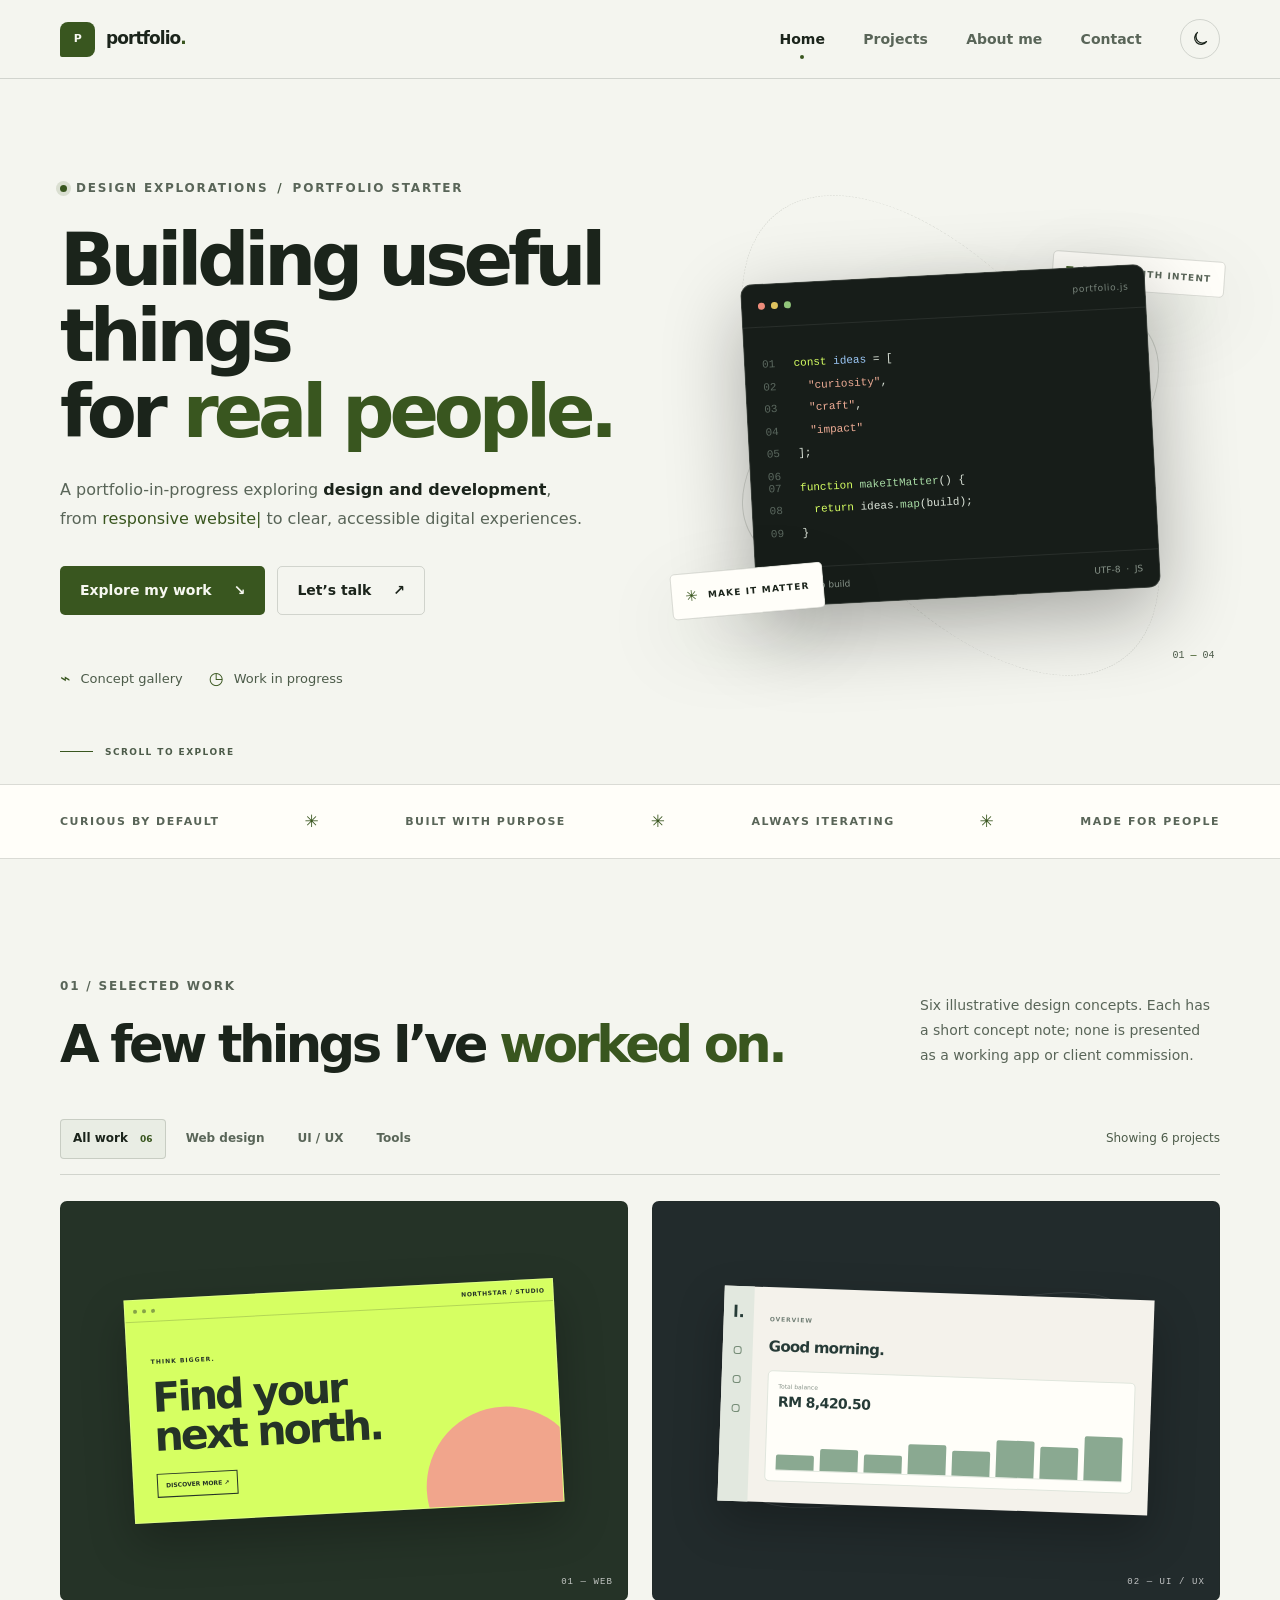
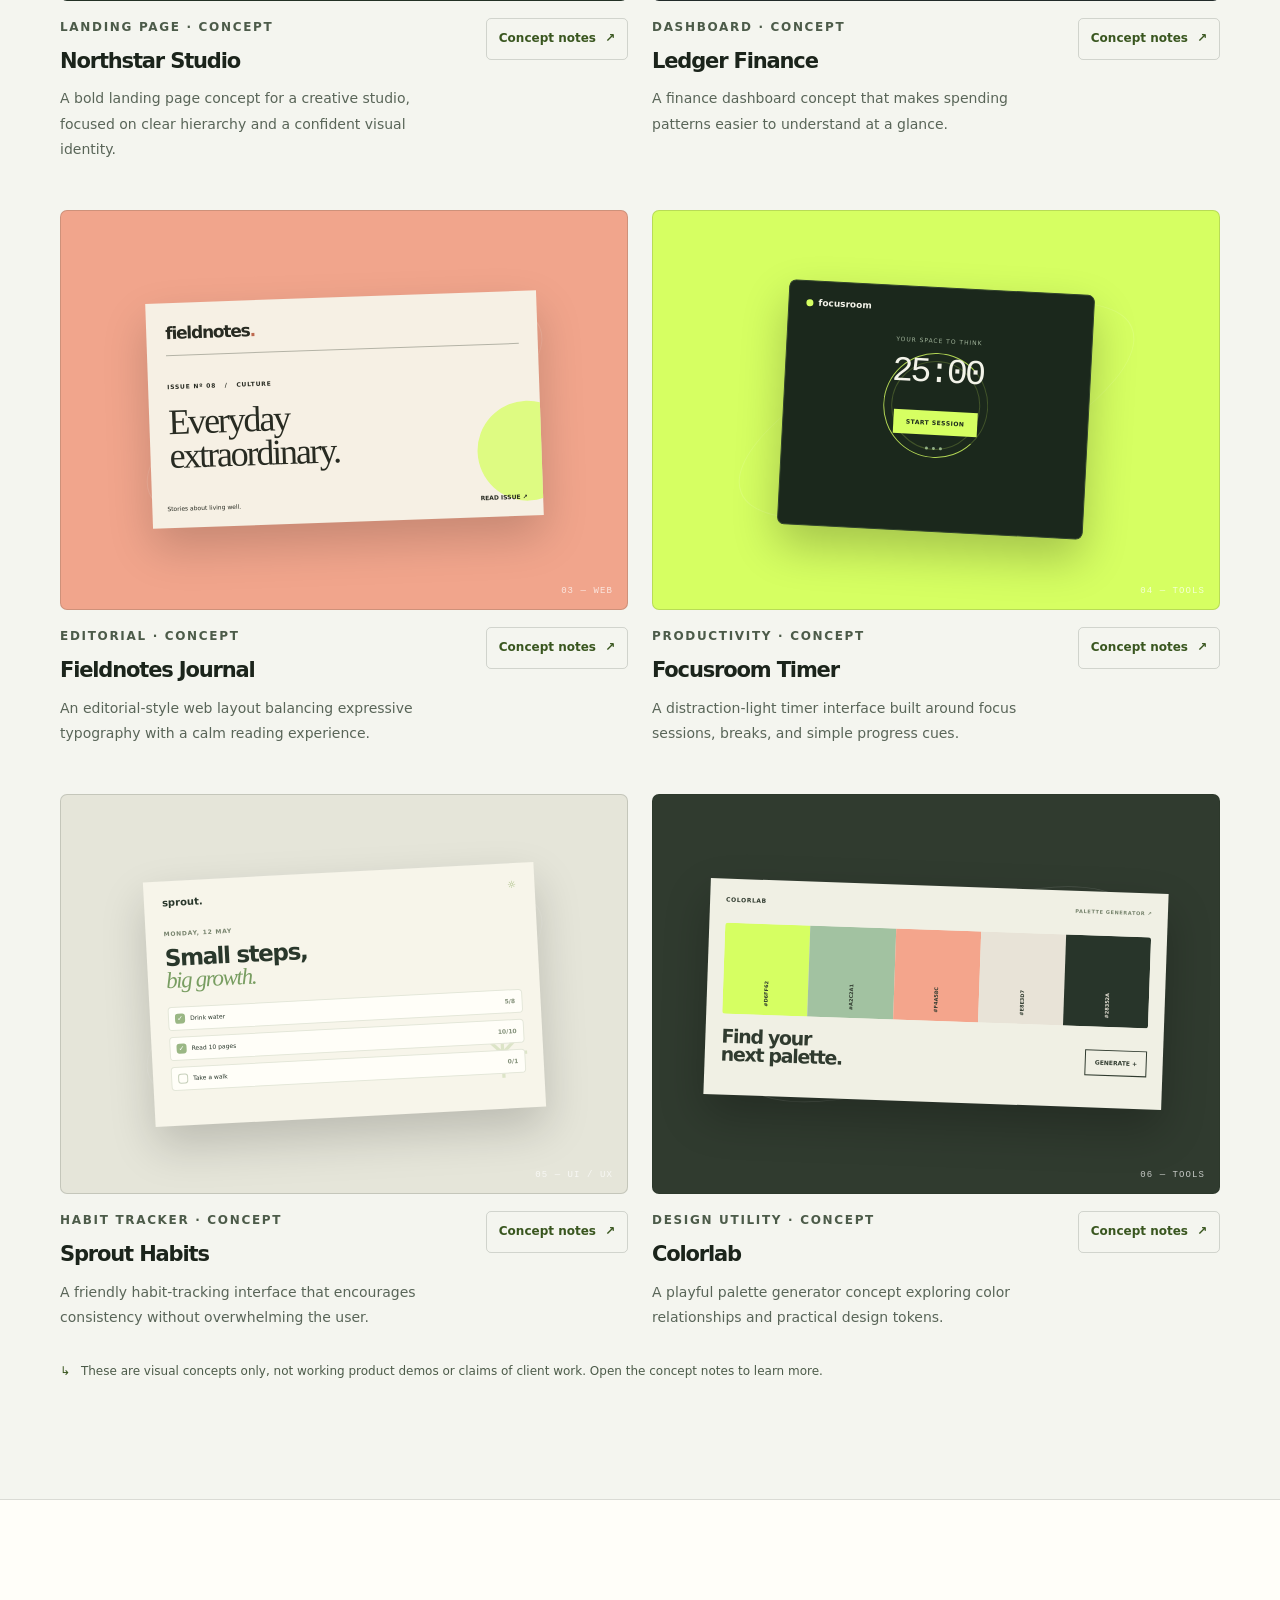
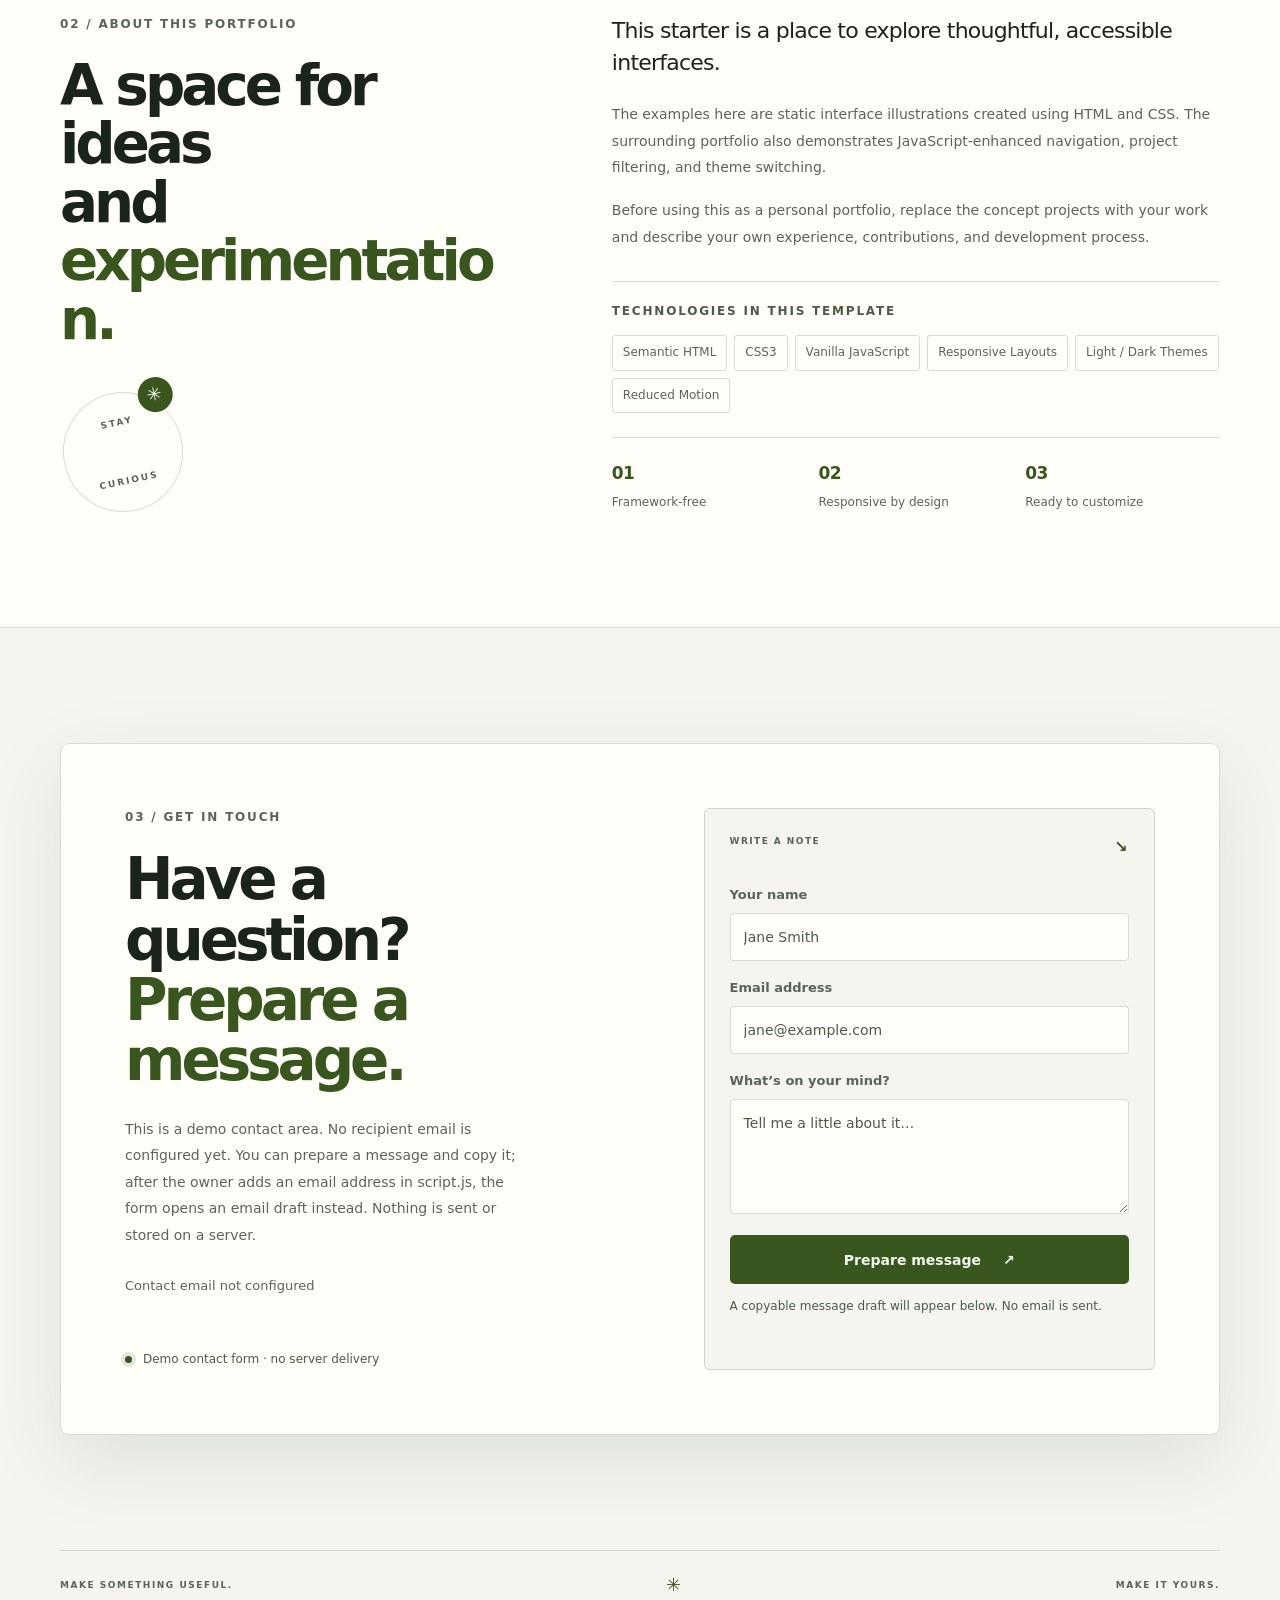
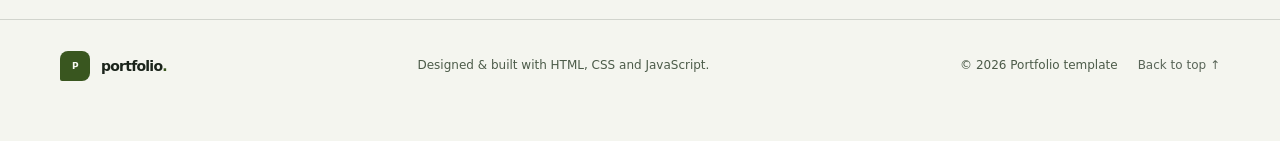
==== index.html @ 6a7766aa "Add files via upload" ====
<!doctype html>
<html lang="en" data-theme="dark">
<head>
  <meta charset="utf-8">
  <meta name="viewport" content="width=device-width, initial-scale=1">
  <meta name="theme-color" content="#101311">
  <meta name="description" content="A responsive portfolio starter featuring six illustrative web, interface, and tool concepts with notes about their design.">
  <title>Portfolio — Web &amp; Design Concepts</title>
  <link rel="stylesheet" href="styles.css">
  <script src="script.js" defer></script>
</head>
<body>
  <a class="skip-link" href="#main">Skip to content</a>

  <header class="site-header" id="top">
    <nav class="nav shell" aria-label="Main navigation">
      <a class="brand" href="#home" aria-label="Portfolio home">
        <span class="brand-mark" aria-hidden="true">P</span>
        <span class="brand-name">portfolio<span class="brand-period">.</span></span>
      </a>

      <button class="menu-toggle" id="menu-toggle" type="button" aria-expanded="false" aria-controls="nav-links" aria-label="Open navigation menu">
        <span></span><span></span>
      </button>

      <div class="nav-links" id="nav-links">
        <a class="nav-link active" href="#home">Home</a>
        <a class="nav-link" href="#projects">Projects</a>
        <a class="nav-link" href="#about">About me</a>
        <a class="nav-link" href="#contact">Contact</a>
        <button class="theme-toggle" id="theme-toggle" type="button" aria-label="Switch to light theme" title="Switch theme">
          <svg class="theme-icon theme-icon-sun" viewBox="0 0 24 24" aria-hidden="true"><circle cx="12" cy="12" r="4"></circle><path d="M12 2v2m0 16v2M4.93 4.93l1.42 1.42m11.3 11.3 1.42 1.42M2 12h2m16 0h2M4.93 19.07l1.42-1.42m11.3-11.3 1.42-1.42"></path></svg>
          <svg class="theme-icon theme-icon-moon" viewBox="0 0 24 24" aria-hidden="true"><path d="M20.7 15.4A8.6 8.6 0 0 1 8.6 3.3 8.7 8.7 0 1 0 20.7 15.4Z"></path></svg>
        </button>
      </div>
    </nav>
  </header>

  <main id="main">
    <section class="hero section shell" id="home" aria-labelledby="hero-title">
      <div class="hero-copy reveal">
        <p class="eyebrow"><span class="status-dot" aria-hidden="true"></span> DESIGN EXPLORATIONS <span class="eyebrow-divider">/</span> PORTFOLIO STARTER</p>
        <h1 id="hero-title">Building useful things<br>for <span class="headline-accent">real people.</span></h1>
        <p class="hero-intro">A portfolio-in-progress exploring <strong>design and development</strong>, from <span class="type-wrap"><span id="typed-role">responsive websites</span><span class="type-cursor" aria-hidden="true">|</span></span> to clear, accessible digital experiences.</p>
        <div class="hero-actions">
          <a class="button button-primary" href="#projects">Explore my work <span aria-hidden="true">↘</span></a>
          <a class="button button-secondary" href="#contact">Let’s talk <span aria-hidden="true">↗</span></a>
        </div>
        <div class="hero-meta">
          <span><span class="meta-icon" aria-hidden="true">⌁</span> Concept gallery</span>
          <span><span class="meta-icon" aria-hidden="true">◷</span> Work in progress</span>
        </div>
      </div>

      <div class="hero-art reveal" aria-label="Decorative abstract illustration">
        <div class="orbit orbit-one"></div>
        <div class="orbit orbit-two"></div>
        <div class="hero-glow"></div>
        <div class="floating-label label-top"><span class="tiny-square"></span> DESIGN WITH INTENT</div>
        <div class="code-card">
          <div class="code-card-top"><span></span><span></span><span></span><small>portfolio.js</small></div>
          <div class="code-body" aria-label="Sample code illustration">
            <p><span class="code-muted">01</span> <span class="code-keyword">const</span> <span class="code-variable">ideas</span> = [</p>
            <p><span class="code-muted">02</span> &nbsp; <span class="code-string">"curiosity"</span>,</p>
            <p><span class="code-muted">03</span> &nbsp; <span class="code-string">"craft"</span>,</p>
            <p><span class="code-muted">04</span> &nbsp; <span class="code-string">"impact"</span></p>
            <p><span class="code-muted">05</span> ];</p>
            <p class="code-spacer"><span class="code-muted">06</span> </p>
            <p><span class="code-muted">07</span> <span class="code-keyword">function</span> <span class="code-function">makeItMatter</span>() {</p>
            <p><span class="code-muted">08</span> &nbsp; <span class="code-keyword">return</span> ideas.<span class="code-function">map</span>(build);</p>
            <p><span class="code-muted">09</span> }</p>
          </div>
          <div class="code-card-bottom"><span class="status-dot"></span> Ready to build <span class="code-bottom-right">UTF-8&nbsp; · &nbsp;JS</span></div>
        </div>
        <div class="floating-label label-bottom"><span aria-hidden="true">✳</span> MAKE IT MATTER</div>
        <div class="art-index">01 <span>—</span> 04</div>
      </div>
      <a class="scroll-cue" href="#projects"><span class="scroll-line"></span> SCROLL TO EXPLORE</a>
    </section>

    <section class="proof-strip" aria-label="Portfolio focus areas">
      <div class="shell proof-inner">
        <span>CURIOUS BY DEFAULT</span><span class="proof-star" aria-hidden="true">✳</span>
        <span>BUILT WITH PURPOSE</span><span class="proof-star" aria-hidden="true">✳</span>
        <span>ALWAYS ITERATING</span><span class="proof-star" aria-hidden="true">✳</span>
        <span>MADE FOR PEOPLE</span>
      </div>
    </section>

    <section class="section projects-section shell" id="projects" aria-labelledby="projects-title">
      <div class="section-heading reveal">
        <div>
          <p class="eyebrow">01 / SELECTED WORK</p>
          <h2 id="projects-title">A few things I’ve <span class="headline-accent">worked on.</span></h2>
        </div>
        <p class="section-note">Six illustrative design concepts. Each has a short concept note; none is presented as a working app or client commission.</p>
      </div>

      <div class="project-toolbar reveal">
        <div class="filter-group" role="group" aria-label="Filter projects by type">
          <button class="filter-button active" type="button" data-filter="all" aria-pressed="true">All work <span>06</span></button>
          <button class="filter-button" type="button" data-filter="web" aria-pressed="false">Web design</button>
          <button class="filter-button" type="button" data-filter="ui" aria-pressed="false">UI / UX</button>
          <button class="filter-button" type="button" data-filter="tools" aria-pressed="false">Tools</button>
        </div>
        <p class="project-count" id="project-count" aria-live="polite">Showing 6 projects</p>
      </div>

      <div class="project-grid" id="project-grid">
        <article class="project-card project-featured reveal" data-category="web" data-project="01">
          <a class="project-visual visual-north" href="project-details.html#northstar" aria-label="Read concept notes for Northstar landing page">
            <div class="mock-browser"><div class="mock-browser-bar"><i></i><i></i><i></i><span>NORTHSTAR / STUDIO</span></div><div class="north-content"><small>THINK BIGGER.</small><strong>Find your<br>next north.</strong><span class="mock-cta">DISCOVER MORE ↗</span><div class="north-sun"></div></div></div>
            <span class="visual-index">01 — WEB</span>
          </a>
          <div class="project-info"><div><p class="project-type">LANDING PAGE · CONCEPT</p><h3>Northstar Studio</h3><p>A bold landing page concept for a creative studio, focused on clear hierarchy and a confident visual identity.</p></div><a class="project-details-link" href="project-details.html#northstar" aria-label="Read concept notes about Northstar Studio concept">Concept notes <span aria-hidden="true">↗</span></a></div>
        </article>

        <article class="project-card reveal" data-category="ui" data-project="02">
          <a class="project-visual visual-ledger" href="project-details.html#ledger" aria-label="Read concept notes for Ledger dashboard">
            <div class="ledger-window"><div class="ledger-side"><span class="ledger-logo">l.</span><i></i><i></i><i></i></div><div class="ledger-main"><small>OVERVIEW</small><h4>Good morning.</h4><div class="ledger-total"><span>Total balance</span><b>RM 8,420.50</b><div class="ledger-chart"><i style="height:34%"></i><i style="height:49%"></i><i style="height:40%"></i><i style="height:68%"></i><i style="height:57%"></i><i style="height:83%"></i><i style="height:72%"></i><i style="height:100%"></i></div></div></div></div>
            <span class="visual-index">02 — UI / UX</span>
          </a>
          <div class="project-info"><div><p class="project-type">DASHBOARD · CONCEPT</p><h3>Ledger Finance</h3><p>A finance dashboard concept that makes spending patterns easier to understand at a glance.</p></div><a class="project-details-link" href="project-details.html#ledger" aria-label="Read concept notes about Ledger Finance concept">Concept notes <span aria-hidden="true">↗</span></a></div>
        </article>

        <article class="project-card reveal" data-category="web" data-project="03">
          <a class="project-visual visual-fieldnotes" href="project-details.html#fieldnotes" aria-label="Read concept notes for Fieldnotes editorial website">
            <div class="field-page"><div class="field-brand">fieldnotes<span>.</span></div><div class="field-rule"></div><small>ISSUE Nº 08 &nbsp; / &nbsp; CULTURE</small><strong>Everyday<br>extraordinary.</strong><div class="field-bottom"><span>Stories about living well.</span><span>READ ISSUE ↗</span></div><div class="field-orb"></div></div>
            <span class="visual-index">03 — WEB</span>
          </a>
          <div class="project-info"><div><p class="project-type">EDITORIAL · CONCEPT</p><h3>Fieldnotes Journal</h3><p>An editorial-style web layout balancing expressive typography with a calm reading experience.</p></div><a class="project-details-link" href="project-details.html#fieldnotes" aria-label="Read concept notes about Fieldnotes Journal concept">Concept notes <span aria-hidden="true">↗</span></a></div>
        </article>

        <article class="project-card reveal" data-category="tools" data-project="04">
          <a class="project-visual visual-focus" href="project-details.html#focusroom" aria-label="Read concept notes for Focus timer tool">
            <div class="focus-app"><span class="focus-brand"><i></i> focusroom</span><small>YOUR SPACE TO THINK</small><strong>25:00</strong><div class="focus-ring"><div class="focus-ring-inner"></div></div><span class="focus-start">START SESSION</span><div class="focus-dots"><i></i><i></i><i></i></div></div>
            <span class="visual-index">04 — TOOLS</span>
          </a>
          <div class="project-info"><div><p class="project-type">PRODUCTIVITY · CONCEPT</p><h3>Focusroom Timer</h3><p>A distraction-light timer interface built around focus sessions, breaks, and simple progress cues.</p></div><a class="project-details-link" href="project-details.html#focusroom" aria-label="Read concept notes about Focusroom Timer concept">Concept notes <span aria-hidden="true">↗</span></a></div>
        </article>

        <article class="project-card reveal" data-category="ui" data-project="05">
          <a class="project-visual visual-sprout" href="project-details.html#sprout" aria-label="Read concept notes for Sprout habit tracker">
            <div class="sprout-app"><div class="sprout-head"><span>sprout.</span><span>☼</span></div><small>MONDAY, 12 MAY</small><h4>Small steps,<br><em>big growth.</em></h4><div class="habit-list"><span><i>✓</i> Drink water <b>5/8</b></span><span><i>✓</i> Read 10 pages <b>10/10</b></span><span><i class="habit-empty"></i> Take a walk <b>0/1</b></span></div><div class="sprout-plant">✳</div></div>
            <span class="visual-index">05 — UI / UX</span>
          </a>
          <div class="project-info"><div><p class="project-type">HABIT TRACKER · CONCEPT</p><h3>Sprout Habits</h3><p>A friendly habit-tracking interface that encourages consistency without overwhelming the user.</p></div><a class="project-details-link" href="project-details.html#sprout" aria-label="Read concept notes about Sprout Habits concept">Concept notes <span aria-hidden="true">↗</span></a></div>
        </article>

        <article class="project-card reveal" data-category="tools" data-project="06">
          <a class="project-visual visual-colorlab" href="project-details.html#colorlab" aria-label="Read concept notes for Colorlab design utility">
            <div class="colorlab-app"><div class="colorlab-top"><span>COLORLAB</span><span>PALETTE GENERATOR ↗</span></div><div class="color-swatches"><span><b>#D6FF62</b></span><span><b>#A2C2A1</b></span><span><b>#F4A58C</b></span><span><b>#E8E3D7</b></span><span><b>#28352A</b></span></div><div class="colorlab-footer"><strong>Find your<br>next palette.</strong><span class="colorlab-button">GENERATE +</span></div></div>
            <span class="visual-index">06 — TOOLS</span>
          </a>
          <div class="project-info"><div><p class="project-type">DESIGN UTILITY · CONCEPT</p><h3>Colorlab</h3><p>A playful palette generator concept exploring color relationships and practical design tokens.</p></div><a class="project-details-link" href="project-details.html#colorlab" aria-label="Read concept notes about Colorlab concept">Concept notes <span aria-hidden="true">↗</span></a></div>
        </article>
      </div>
      <p class="projects-footnote"><span aria-hidden="true">↳</span> These are visual concepts only, not working product demos or claims of client work. Open the concept notes to learn more.</p>
    </section>

    <section class="about-section" id="about" aria-labelledby="about-title">
      <div class="shell about-layout">
        <div class="about-intro reveal">
          <p class="eyebrow">02 / ABOUT THIS PORTFOLIO</p>
          <h2 id="about-title">A space for ideas<br>and <span class="headline-accent">experimentation.</span></h2>
          <div class="about-stamp" aria-hidden="true"><span>STAY</span><span>CURIOUS</span><b>✳</b></div>
        </div>
        <div class="about-details reveal">
          <p class="about-lead">This starter is a place to explore thoughtful, accessible interfaces.</p>
          <p>The examples here are static interface illustrations created using HTML and CSS. The surrounding portfolio also demonstrates JavaScript-enhanced navigation, project filtering, and theme switching.</p>
          <p>Before using this as a personal portfolio, replace the concept projects with your work and describe your own experience, contributions, and development process.</p>
          <div class="skills-block"><h3>TECHNOLOGIES IN THIS TEMPLATE</h3><div class="skill-tags"><span>Semantic HTML</span><span>CSS3</span><span>Vanilla JavaScript</span><span>Responsive Layouts</span><span>Light / Dark Themes</span><span>Reduced Motion</span></div></div>
          <div class="about-facts"><div><strong>01</strong><span>Framework-free</span></div><div><strong>02</strong><span>Responsive by design</span></div><div><strong>03</strong><span>Ready to customize</span></div></div>
        </div>
      </div>
    </section>

    <section class="contact-section section shell" id="contact" aria-labelledby="contact-title">
      <div class="contact-panel reveal">
        <div class="contact-copy">
          <p class="eyebrow">03 / GET IN TOUCH</p>
          <h2 id="contact-title">Have a question?<br><span class="headline-accent">Prepare a message.</span></h2>
          <p>This is a demo contact area. No recipient email is configured yet. You can prepare a message and copy it; after the owner adds an email address in script.js, the form opens an email draft instead. Nothing is sent or stored on a server.</p>
          <div class="contact-email-row"><span id="email-unconfigured" class="email-unconfigured">Contact email not configured</span><a id="email-link" hidden></a><button class="copy-button" id="copy-email" type="button" aria-label="Copy email address" title="Copy email address" hidden><svg viewBox="0 0 24 24" aria-hidden="true"><rect x="8" y="8" width="12" height="12" rx="2"></rect><path d="M16 8V5a2 2 0 0 0-2-2H5a2 2 0 0 0-2 2v9a2 2 0 0 0 2 2h3"></path></svg></button><span class="copy-status" id="copy-status" aria-live="polite"></span></div>
          <div class="contact-small-note"><span class="status-dot"></span> Demo contact form · no server delivery</div>
        </div>
        <p class="contact-fallback" id="contact-fallback">Enable JavaScript to prepare a message here. This demo has no recipient email configured.</p>
        <form class="contact-form" id="contact-form" hidden>
          <div class="form-heading"><span>WRITE A NOTE</span><span aria-hidden="true">↘</span></div>
          <label for="name">Your name</label>
          <input id="name" name="name" type="text" autocomplete="name" placeholder="Jane Smith" required minlength="2">
          <label for="email">Email address</label>
          <input id="email" name="email" type="email" autocomplete="email" placeholder="jane@example.com" required>
          <label for="message">What’s on your mind?</label>
          <textarea id="message" name="message" rows="4" placeholder="Tell me a little about it…" required minlength="10"></textarea>
          <button class="button button-primary form-submit" type="submit">Prepare message <span aria-hidden="true">↗</span></button>
          <p class="form-status" id="form-status" aria-live="polite">A copyable message draft will appear below. No email is sent.</p>
          <label class="draft-label" id="draft-label" for="draft-output" hidden>Prepared message (copy this text)</label>
          <textarea id="draft-output" class="draft-output" rows="7" readonly hidden></textarea>
        </form>
      </div>
    </section>

    <section class="closing-line shell" aria-label="Closing statement"><span>MAKE SOMETHING USEFUL.</span><span class="closing-star" aria-hidden="true">✳</span><span>MAKE IT YOURS.</span></section>
  </main>

  <footer class="site-footer">
    <div class="shell footer-inner"><a class="brand footer-brand" href="#top"><span class="brand-mark" aria-hidden="true">P</span><span class="brand-name">portfolio<span class="brand-period">.</span></span></a><p>Designed & built with HTML, CSS and JavaScript.</p><div class="footer-right"><span>© <span id="year">2026</span> Portfolio template</span><a href="#top">Back to top ↑</a></div></div>
  </footer>

  <div class="toast" id="toast" role="status" aria-live="polite"></div>
</body>
</html>
---- styles.css ----
/* Personal portfolio starter — plain CSS, no framework dependencies. */
:root {
  color-scheme: dark;
  --bg: #101311;
  --bg-elevated: #171c18;
  --panel: #1b211c;
  --panel-soft: #202720;
  --text: #f1f3ed;
  --muted: #a5ada1;
  --subtle: #a4b1a4;
  --line: rgba(235, 242, 229, .14);
  --accent: #d6ff62;
  --accent-ink: #17200d;
  --coral: #f2a48d;
  --shadow: 0 26px 80px rgba(0, 0, 0, .23);
  --header-bg: rgba(16, 19, 17, .82);
  --max-width: 1160px;
}
html[data-theme="light"] {
  color-scheme: light;
  --bg: #f4f5ef;
  --bg-elevated: #fffef9;
  --panel: #e9ede4;
  --panel-soft: #e1e7db;
  --text: #1b241b;
  --muted: #596558;
  --subtle: #4c5b49;
  --line: rgba(28, 42, 27, .16);
  --accent: #39561f;
  --accent-ink: #f7f8f1;
  --coral: #bd694f;
  --shadow: 0 26px 80px rgba(34, 48, 28, .10);
  --header-bg: rgba(244, 245, 239, .87);
}
*, *::before, *::after { box-sizing: border-box; }
html { scroll-behavior: smooth; scroll-padding-top: 90px; }
body { margin: 0; background: var(--bg); color: var(--text); font-family: Inter, ui-sans-serif, system-ui, -apple-system, BlinkMacSystemFont, "Segoe UI", sans-serif; line-height: 1.6; -webkit-font-smoothing: antialiased; transition: background-color .25s ease, color .25s ease; }
body, button, input, textarea { font-family: Inter, ui-sans-serif, system-ui, -apple-system, BlinkMacSystemFont, "Segoe UI", sans-serif; }
a { color: inherit; text-decoration: none; }
button, input, textarea { font: inherit; }
button { color: inherit; }
button, a, input, textarea { -webkit-tap-highlight-color: transparent; }
button:focus-visible, a:focus-visible, input:focus-visible, textarea:focus-visible { outline: 3px solid var(--coral); outline-offset: 4px; }
::selection { background: var(--accent); color: var(--accent-ink); }
.shell { width: min(var(--max-width), calc(100% - 64px)); margin-inline: auto; }
.section { padding-block: 118px; }
.skip-link { position: fixed; z-index: 1000; top: 12px; left: 12px; padding: 12px 16px; border-radius: 8px; background: var(--accent); color: var(--accent-ink); transform: translateY(-160%); }
.skip-link:focus { transform: translateY(0); }
.site-header { position: sticky; z-index: 100; top: 0; background: var(--header-bg); border-bottom: 1px solid var(--line); backdrop-filter: blur(18px); -webkit-backdrop-filter: blur(18px); }
.nav { min-height: 78px; display: flex; align-items: center; justify-content: space-between; gap: 24px; }
.brand { display: inline-flex; align-items: center; gap: 11px; flex-shrink: 0; }
.brand-mark { display: grid; place-items: center; width: 35px; height: 35px; border-radius: 8px 8px 8px 2px; background: var(--accent); color: var(--accent-ink); font-size: 11px; font-weight: 900; letter-spacing: -.04em; }
.brand-name { font-size: 17px; font-weight: 780; letter-spacing: -.055em; }
.brand-period { color: var(--accent); }
.nav-links { display: flex; align-items: center; gap: clamp(20px, 3vw, 39px); }
.nav-link { color: var(--muted); font-size: 12px; font-weight: 650; transition: color .2s ease; }
.nav-link:hover, .nav-link.active { color: var(--text); }
.nav-link.active::after { content: ""; display: block; width: 4px; height: 4px; margin: 5px auto -9px; border-radius: 50%; background: var(--accent); }
.theme-toggle, .menu-toggle { display: grid; place-items: center; width: 40px; height: 40px; border: 1px solid var(--line); border-radius: 50%; background: transparent; cursor: pointer; }
.theme-toggle:hover, .menu-toggle:hover { border-color: var(--accent); }
.theme-icon { width: 18px; height: 18px; fill: none; stroke: currentColor; stroke-width: 1.6; stroke-linecap: round; stroke-linejoin: round; }
.theme-icon-moon { display: none; }
html[data-theme="light"] .theme-icon-sun { display: none; }
html[data-theme="light"] .theme-icon-moon { display: block; }
.menu-toggle { display: none; }
.hero { min-height: 660px; padding-top: 100px; padding-bottom: 92px; display: grid; grid-template-columns: 1.04fr .96fr; align-items: center; column-gap: 38px; position: relative; }
.eyebrow { display: flex; align-items: center; gap: 9px; margin: 0 0 24px; color: var(--muted); font-size: 10px; font-weight: 780; letter-spacing: .15em; text-transform: uppercase; }
.status-dot { width: 7px; height: 7px; display: inline-block; flex: 0 0 auto; border-radius: 50%; background: var(--accent); box-shadow: 0 0 0 4px color-mix(in srgb, var(--accent) 14%, transparent); }
.eyebrow-divider { color: var(--subtle); }
h1, h2, h3, p { margin-top: 0; }
h1, h2 { letter-spacing: -.07em; line-height: 1.04; }
h1 { max-width: 660px; margin-bottom: 25px; font-size: clamp(46px, 5.7vw, 74px); font-weight: 690; }
.headline-accent { color: var(--accent); }
.hero-intro { max-width: 525px; margin-bottom: 32px; color: var(--muted); font-size: 16px; line-height: 1.85; }
.hero-intro strong { color: var(--text); font-weight: 720; }
.type-wrap { white-space: nowrap; color: var(--accent); }
.type-cursor { animation: blink 1s steps(2, start) infinite; }
@keyframes blink { to { visibility: hidden; } }
.hero-actions { display: flex; flex-wrap: wrap; gap: 12px; }
.button { display: inline-flex; min-height: 49px; align-items: center; justify-content: center; gap: 22px; padding: 0 19px; border: 1px solid transparent; border-radius: 5px; font-size: 12px; font-weight: 760; transition: transform .2s ease, background-color .2s ease, border-color .2s ease; cursor: pointer; }
.button:hover { transform: translateY(-2px); }
.button-primary { background: var(--accent); color: var(--accent-ink); }
.button-primary:hover { filter: brightness(1.06); }
.button-secondary { border-color: var(--line); background: transparent; color: var(--text); }
.button-secondary:hover { border-color: var(--accent); }
.hero-meta { display: flex; flex-wrap: wrap; gap: 26px; margin-top: 50px; color: var(--subtle); font-size: 11px; }
.meta-icon { padding-right: 6px; color: var(--accent); font-size: 17px; vertical-align: -1px; }
.hero-art { position: relative; display: grid; min-width: 0; min-height: 450px; place-items: center; isolation: isolate; }
.hero-glow { position: absolute; z-index: -2; width: 73%; aspect-ratio: 1; border-radius: 50%; background: radial-gradient(circle, color-mix(in srgb, var(--accent) 17%, transparent), transparent 68%); filter: blur(10px); }
.orbit { position: absolute; z-index: -1; width: 83%; aspect-ratio: 1; border: 1px solid var(--line); border-radius: 50%; transform: rotate(-25deg) scaleY(.52); }
.orbit-two { width: 105%; transform: rotate(52deg) scaleY(.52); border-style: dashed; opacity: .7; }
.code-card { position: relative; width: min(100%, 405px); border: 1px solid rgba(235, 242, 229, .18); border-radius: 12px; background: #171d19; box-shadow: 0 25px 80px rgba(0, 0, 0, .32); transform: rotate(-3deg); overflow: hidden; }
.code-card-top { display: flex; align-items: center; gap: 6px; height: 43px; padding: 0 16px; border-bottom: 1px solid rgba(255,255,255,.08); color: #79857c; }
.code-card-top > span { width: 7px; height: 7px; border-radius: 50%; background: #6c7770; }
.code-card-top > span:first-child { background: #ee8c7b; }
.code-card-top > span:nth-child(2) { background: #dfc35e; }
.code-card-top > span:nth-child(3) { background: #91c57a; }
.code-card-top small { margin-left: auto; font-size: 9px; letter-spacing: .08em; }
.code-body { padding: 26px 17px 23px; color: #dfe7dc; font: 11px/2.05 ui-monospace, SFMono-Regular, Menlo, Consolas, monospace; }
.code-body p { margin: 0; white-space: pre; }
.code-muted { display: inline-block; width: 25px; color: #5b685f; }
.code-keyword { color: #d6ff62; }
.code-variable { color: #9dcafa; }
.code-string { color: #efad96; }
.code-function { color: #a8dba5; }
.code-spacer { height: 12px; }
.code-card-bottom { display: flex; align-items: center; gap: 8px; padding: 11px 16px; border-top: 1px solid rgba(255,255,255,.08); color: #89958b; font-size: 9px; }
.code-card-bottom .status-dot { width: 5px; height: 5px; box-shadow: none; }
.code-bottom-right { margin-left: auto; }
.floating-label { position: absolute; display: flex; align-items: center; gap: 9px; padding: 10px 13px; border: 1px solid var(--line); border-radius: 5px; background: var(--bg-elevated); box-shadow: var(--shadow); color: var(--muted); font-size: 9px; font-weight: 760; letter-spacing: .13em; }
.label-top { top: 45px; right: -1%; transform: rotate(4deg); }
.label-bottom { bottom: 47px; left: -2%; color: var(--text); transform: rotate(-5deg); }
.label-bottom > span { color: var(--accent); font-size: 15px; }
.tiny-square { width: 7px; height: 7px; background: var(--accent); }
.art-index { position: absolute; right: 1%; bottom: 0; color: var(--subtle); font: 10px ui-monospace, monospace; }
.art-index span { color: var(--accent); }
.scroll-cue { position: absolute; bottom: 25px; left: 0; display: flex; align-items: center; gap: 12px; color: var(--subtle); font-size: 9px; font-weight: 750; letter-spacing: .16em; }
.scroll-line { width: 33px; height: 1px; background: var(--accent); }
.proof-strip { border-block: 1px solid var(--line); background: var(--bg-elevated); }
.proof-inner { display: flex; align-items: center; justify-content: space-between; gap: 18px; min-height: 73px; color: var(--muted); font-size: 9px; font-weight: 780; letter-spacing: .14em; }
.proof-star { color: var(--accent); font-size: 17px; }
.section-heading { display: flex; align-items: end; justify-content: space-between; gap: 45px; margin-bottom: 47px; }
.section-heading .eyebrow, .about-intro .eyebrow, .contact-copy .eyebrow { margin-bottom: 22px; }
h2 { margin-bottom: 0; font-size: clamp(37px, 4vw, 55px); font-weight: 650; }
.section-note { max-width: 300px; margin-bottom: 3px; color: var(--muted); font-size: 12px; line-height: 1.8; }
.project-toolbar { display: flex; align-items: center; justify-content: space-between; gap: 20px; margin-bottom: 26px; padding-bottom: 15px; border-bottom: 1px solid var(--line); }
.filter-group { display: flex; flex-wrap: wrap; gap: 7px; }
.filter-button { padding: 8px 12px; border: 1px solid transparent; border-radius: 4px; background: transparent; color: var(--muted); font-size: 10px; font-weight: 700; cursor: pointer; transition: background-color .2s ease, color .2s ease; }
.filter-button:hover { color: var(--text); }
.filter-button.active { border-color: var(--line); background: var(--panel); color: var(--text); }
.filter-button span { display: inline-block; margin-left: 8px; color: var(--accent); font-size: 9px; }
.project-count { margin: 0; color: var(--subtle); font-size: 10px; white-space: nowrap; }
.project-grid { display: grid; grid-template-columns: repeat(2, minmax(0, 1fr)); gap: 48px 24px; }
.project-card { min-width: 0; transition: opacity .2s ease, transform .2s ease; }
.project-card[hidden] { display: none; }
.project-visual { position: relative; display: grid; min-height: 295px; aspect-ratio: 1.42; place-items: center; overflow: hidden; border: 1px solid var(--line); border-radius: 7px; background: var(--panel); }
.project-featured .project-visual { aspect-ratio: 1.42; }
.project-visual::before { content: ""; position: absolute; width: 75%; height: 75%; border: 1px solid rgba(255,255,255,.13); border-radius: 50%; transform: rotate(-23deg) scaleY(.5); }
.visual-index { position: absolute; right: 14px; bottom: 13px; color: rgba(255,255,255,.72); font: 9px ui-monospace, monospace; letter-spacing: .12em; }
.visual-north { background: #253327; }
.mock-browser { position: relative; z-index: 1; width: 76%; border: 1px solid rgba(255,255,255,.24); background: #d6ff62; color: #253327; box-shadow: 0 20px 45px rgba(0,0,0,.25); transform: rotate(-3deg); transition: transform .35s ease; }
.project-visual:hover .mock-browser, .project-visual:hover .ledger-window, .project-visual:hover .field-page, .project-visual:hover .focus-app, .project-visual:hover .sprout-app, .project-visual:hover .colorlab-app { transform: translateY(-5px) rotate(0); }
.mock-browser-bar { display: flex; align-items: center; gap: 5px; height: 22px; padding-inline: 8px; border-bottom: 1px solid rgba(37,51,39,.2); }
.mock-browser-bar i { width: 4px; height: 4px; border-radius: 50%; background: #253327; opacity: .45; }
.mock-browser-bar span { margin-left: auto; font-size: 6px; font-weight: 800; letter-spacing: .1em; }
.north-content { position: relative; min-height: 190px; padding: 24px 23px; overflow: hidden; }
.north-content small { position: relative; z-index: 1; font-size: 6px; font-weight: 800; letter-spacing: .17em; }
.north-content strong { position: relative; z-index: 1; display: block; margin-top: 7px; font-size: clamp(25px, 3.2vw, 42px); line-height: .96; letter-spacing: -.07em; }
.mock-cta { position: relative; z-index: 1; display: inline-block; margin-top: 17px; padding: 6px 8px; border: 1px solid #253327; font-size: 6px; font-weight: 850; }
.north-sun { position: absolute; right: -24px; bottom: -63px; width: 160px; height: 160px; border-radius: 50%; background: #f1a58c; }
.visual-ledger { background: #222b2c; }
.ledger-window { position: relative; z-index: 1; display: flex; width: 76%; min-height: 215px; background: #f4f2eb; color: #263b37; box-shadow: 0 20px 45px rgba(0,0,0,.25); transition: transform .35s ease; transform: rotate(2deg); }
.ledger-side { display: flex; flex-direction: column; align-items: center; gap: 21px; width: 30px; padding: 13px 0; background: #e2e8df; }
.ledger-logo { font-size: 16px; font-weight: 900; }
.ledger-side i { width: 8px; height: 8px; border: 1px solid #768c77; border-radius: 3px; }
.ledger-main { flex: 1; padding: 16px 16px 11px; }
.ledger-main small { color: #738077; font-size: 6px; font-weight: 800; letter-spacing: .15em; }
.ledger-main h4 { margin: 5px 0 12px; font-size: 15px; letter-spacing: -.05em; }
.ledger-total { position: relative; padding: 10px; border: 1px solid #e0e6dd; border-radius: 5px; background: #fffef9; }
.ledger-total > span { display: block; font-size: 6px; color: #89948a; }
.ledger-total > b { display: block; font-size: 14px; letter-spacing: -.04em; }
.ledger-chart { display: flex; align-items: end; gap: 6px; height: 45px; margin-top: 12px; border-bottom: 1px solid #e2e8df; }
.ledger-chart i { flex: 1; border-radius: 2px 2px 0 0; background: #8aa991; }
.visual-fieldnotes { background: #f1a58c; }
.field-page { position: relative; z-index: 1; width: 69%; min-height: 225px; padding: 17px 19px; overflow: hidden; background: #f6f0e4; color: #282b22; box-shadow: 0 20px 45px rgba(0,0,0,.18); transition: transform .35s ease; transform: rotate(-2deg); }
.field-brand { position: relative; z-index: 1; font-size: 17px; font-weight: 900; letter-spacing: -.07em; }
.field-brand span { color: #bd694f; }
.field-rule { height: 1px; margin: 8px 0 15px; background: #b4b3a6; }
.field-page small { position: relative; z-index: 1; font-size: 6px; font-weight: 800; letter-spacing: .13em; }
.field-page strong { position: relative; z-index: 1; display: block; margin-top: 8px; font-family: Georgia, serif; font-size: clamp(24px, 3vw, 36px); font-weight: 500; line-height: .95; letter-spacing: -.06em; }
.field-bottom { position: absolute; z-index: 1; right: 15px; bottom: 14px; left: 15px; display: flex; justify-content: space-between; gap: 8px; font-size: 6px; }
.field-bottom span:last-child { font-weight: 850; }
.field-orb { position: absolute; right: -36px; bottom: 15px; width: 100px; height: 100px; border-radius: 50%; background: #d6ff62; opacity: .75; }
.visual-focus { background: #d6ff62; }
.focus-app { position: relative; z-index: 1; display: flex; width: 54%; min-width: 185px; min-height: 245px; align-items: center; flex-direction: column; padding: 14px 17px; border: 1px solid #31432c; border-radius: 7px; background: #1b281c; color: #f3f3e9; box-shadow: 0 20px 45px rgba(0,0,0,.23); transition: transform .35s ease; transform: rotate(3deg); }
.focus-brand { display: flex; align-items: center; gap: 5px; align-self: flex-start; font-size: 9px; font-weight: 800; }
.focus-brand i { width: 7px; height: 7px; border-radius: 50%; background: #d6ff62; }
.focus-app > small { margin-top: 20px; color: #a0b39a; font-size: 6px; letter-spacing: .16em; }
.focus-app > strong { position: relative; z-index: 1; margin-top: 10px; font: 35px/1 ui-monospace, monospace; letter-spacing: -.08em; }
.focus-ring { position: absolute; top: 65px; width: 105px; height: 105px; border: 1px solid rgba(214,255,98,.8); border-right-color: rgba(214,255,98,.2); border-radius: 50%; }
.focus-ring-inner { position: absolute; inset: 7px; border: 1px solid rgba(214,255,98,.2); border-radius: 50%; }
.focus-start { margin-top: 20px; padding: 7px 13px; background: #d6ff62; color: #1b281c; font-size: 6px; font-weight: 900; letter-spacing: .08em; }
.focus-dots { display: flex; gap: 4px; margin-top: 12px; }
.focus-dots i { width: 3px; height: 3px; border-radius: 50%; background: #8eab89; }
.visual-sprout { background: #e5e5d9; }
.sprout-app { position: relative; z-index: 1; width: 69%; min-height: 245px; padding: 14px 18px; overflow: hidden; background: #f7f5ea; color: #29372b; box-shadow: 0 20px 45px rgba(0,0,0,.18); transition: transform .35s ease; transform: rotate(-3deg); }
.sprout-head { display: flex; justify-content: space-between; font-size: 10px; font-weight: 900; }
.sprout-head span:last-child { color: #a4bb7d; }
.sprout-app > small { display: block; margin-top: 18px; color: #78846e; font-size: 6px; font-weight: 800; letter-spacing: .13em; }
.sprout-app h4 { margin: 8px 0 14px; font-size: 23px; line-height: .98; letter-spacing: -.06em; }
.sprout-app h4 em { color: #789d61; font-family: Georgia, serif; font-weight: 500; }
.habit-list { position: relative; z-index: 1; display: grid; gap: 6px; }
.habit-list span { display: flex; align-items: center; gap: 5px; padding: 6px; border: 1px solid #e4e7d9; border-radius: 4px; background: #fffef8; font-size: 6px; }
.habit-list i { display: grid; place-items: center; width: 10px; height: 10px; border-radius: 3px; background: #9ab784; color: white; font-size: 7px; font-style: normal; }
.habit-list i.habit-empty { border: 1px solid #c7d0bb; background: transparent; }
.habit-list b { margin-left: auto; color: #84917a; font-size: 6px; }
.sprout-plant { position: absolute; right: 12px; bottom: 0; color: #a6c17f; font-size: 67px; opacity: .32; }
.visual-colorlab { background: #303b2f; }
.colorlab-app { position: relative; z-index: 1; width: 81%; min-height: 216px; padding: 16px; background: #f0f0e4; color: #303b2f; box-shadow: 0 20px 45px rgba(0,0,0,.24); transition: transform .35s ease; transform: rotate(2deg); }
.colorlab-top { display: flex; justify-content: space-between; gap: 8px; font-size: 6px; font-weight: 900; letter-spacing: .1em; }
.colorlab-top span:last-child { color: #76836c; font-size: 5px; }
.color-swatches { display: flex; height: 91px; margin-top: 18px; overflow: hidden; border-radius: 3px; }
.color-swatches span { display: flex; flex: 1; align-items: end; justify-content: center; padding: 0 2px 8px; }
.color-swatches span:nth-child(1) { background: #d6ff62; }
.color-swatches span:nth-child(2) { background: #a2c2a1; }
.color-swatches span:nth-child(3) { background: #f4a58c; }
.color-swatches span:nth-child(4) { background: #e8e3d7; }
.color-swatches span:nth-child(5) { background: #28352a; }
.color-swatches b { font-size: 5px; font-weight: 850; writing-mode: vertical-rl; transform: rotate(180deg); }
.color-swatches span:last-child b { color: #e8e3d7; }
.colorlab-footer { display: flex; align-items: end; justify-content: space-between; gap: 10px; margin-top: 13px; }
.colorlab-footer strong { font-size: 19px; line-height: .95; letter-spacing: -.07em; }
.colorlab-button { padding: 7px 9px; border: 1px solid #303b2f; font-size: 6px; font-weight: 900; white-space: nowrap; }
.project-info { display: flex; align-items: start; justify-content: space-between; gap: 22px; padding-top: 17px; }
.project-type { margin-bottom: 8px; color: var(--subtle); font-size: 8px; font-weight: 800; letter-spacing: .14em; }
.project-info h3 { margin-bottom: 8px; font-size: 21px; font-weight: 640; letter-spacing: -.055em; }
.project-info p:not(.project-type) { max-width: 480px; margin-bottom: 0; color: var(--muted); font-size: 11px; line-height: 1.8; }
.arrow-link { display: grid; flex: 0 0 auto; place-items: center; width: 35px; height: 35px; border: 1px solid var(--line); border-radius: 50%; color: var(--accent); font-size: 16px; transition: color .2s ease, background .2s ease, border-color .2s ease; }
.arrow-link:hover { background: var(--accent); border-color: var(--accent); color: var(--accent-ink); }
.projects-footnote { margin: 32px 0 0; color: var(--subtle); font-size: 10px; }
.projects-footnote span { margin-right: 7px; color: var(--accent); }
.about-section { padding-block: 115px; border-block: 1px solid var(--line); background: var(--bg-elevated); }
.about-layout { display: grid; grid-template-columns: .85fr 1.15fr; gap: clamp(48px, 8vw, 110px); }
.about-intro { position: relative; min-height: 420px; }
.about-intro h2 { font-size: clamp(39px, 4.4vw, 57px); }
.about-stamp { position: absolute; bottom: 0; left: 3px; display: grid; place-items: center; width: 120px; height: 120px; border: 1px solid var(--line); border-radius: 50%; color: var(--muted); font-size: 9px; font-weight: 800; letter-spacing: .23em; line-height: 1.7; transform: rotate(-12deg); }
.about-stamp b { position: absolute; top: -8px; right: -2px; display: grid; place-items: center; width: 35px; height: 35px; border-radius: 50%; background: var(--accent); color: var(--accent-ink); font-size: 18px; }
.about-lead { margin: 0 0 22px; color: var(--text); font-size: 22px; line-height: 1.45; letter-spacing: -.035em; }
.about-details > p:not(.about-lead) { margin-bottom: 16px; color: var(--muted); font-size: 12px; line-height: 1.9; }
.skills-block { margin-top: 31px; padding-block: 20px 24px; border-top: 1px solid var(--line); border-bottom: 1px solid var(--line); }
.skills-block h3 { margin-bottom: 14px; color: var(--subtle); font-size: 9px; letter-spacing: .15em; }
.skill-tags { display: flex; flex-wrap: wrap; gap: 7px; }
.skill-tags span { padding: 7px 10px; border: 1px solid var(--line); border-radius: 3px; color: var(--muted); font-size: 10px; }
.about-facts { display: grid; grid-template-columns: repeat(3, minmax(0, 1fr)); gap: 12px; margin-top: 22px; }
.about-facts div { display: grid; gap: 6px; }
.about-facts strong { color: var(--accent); font-size: 17px; font-weight: 550; letter-spacing: -.04em; }
.about-facts span { color: var(--muted); font-size: 10px; }
.contact-section { padding-block: 115px; }
.contact-panel { display: grid; grid-template-columns: 1.04fr .96fr; gap: clamp(35px, 7vw, 90px); padding: clamp(27px, 5.2vw, 64px); border: 1px solid var(--line); border-radius: 9px; background: var(--bg-elevated); box-shadow: var(--shadow); }
.contact-copy h2 { margin-bottom: 25px; font-size: clamp(38px, 4.7vw, 58px); }
.contact-copy > p:not(.eyebrow) { max-width: 410px; margin-bottom: 27px; color: var(--muted); font-size: 12px; line-height: 1.9; }
.contact-email-row { display: flex; align-items: center; gap: 12px; flex-wrap: wrap; }
.contact-email-row > a { color: var(--accent); font-size: 14px; font-weight: 750; text-decoration: underline; text-decoration-color: color-mix(in srgb, var(--accent) 35%, transparent); text-underline-offset: 5px; }
.copy-button { display: grid; place-items: center; width: 32px; height: 32px; border: 1px solid var(--line); border-radius: 50%; background: transparent; cursor: pointer; }
.copy-button:hover { border-color: var(--accent); }
.copy-button svg { width: 15px; height: 15px; fill: none; stroke: currentColor; stroke-width: 1.6; stroke-linecap: round; stroke-linejoin: round; }
.copy-status { width: 100%; min-height: 14px; color: var(--accent); font-size: 10px; }
.contact-small-note { display: flex; align-items: center; gap: 11px; margin-top: 28px; color: var(--subtle); font-size: 10px; }
.contact-form { padding: 25px; border: 1px solid var(--line); border-radius: 6px; background: var(--bg); }
.form-heading { display: flex; justify-content: space-between; margin-bottom: 25px; color: var(--muted); font-size: 9px; font-weight: 800; letter-spacing: .16em; }
.form-heading span:last-child { color: var(--accent); font-size: 16px; }
.contact-form label { display: block; margin: 0 0 7px; color: var(--muted); font-size: 10px; font-weight: 700; }
.contact-form input, .contact-form textarea { display: block; width: 100%; margin: 0 0 17px; padding: 12px 13px; border: 1px solid var(--line); border-radius: 4px; outline-offset: 2px; background: var(--bg-elevated); color: var(--text); font-size: 11px; resize: vertical; transition: border-color .2s ease; }
.contact-form input::placeholder, .contact-form textarea::placeholder { color: var(--subtle); }
.contact-form input:focus, .contact-form textarea:focus { border-color: var(--accent); }
.form-submit { width: 100%; margin-top: 4px; }
.form-status { margin: 12px 0 0; color: var(--subtle); font-size: 9px; line-height: 1.7; }
.closing-line { display: flex; align-items: center; justify-content: space-between; gap: 16px; padding-block: 20px; border-top: 1px solid var(--line); color: var(--muted); font-size: 9px; font-weight: 800; letter-spacing: .17em; }
.closing-star { color: var(--accent); font-size: 18px; }
.site-footer { border-top: 1px solid var(--line); }
.footer-inner { display: flex; align-items: center; justify-content: space-between; gap: 25px; min-height: 91px; }
.footer-brand .brand-mark { width: 30px; height: 30px; font-size: 9px; }
.footer-brand .brand-name { font-size: 14px; }
.footer-inner > p, .footer-right { margin: 0; color: var(--subtle); font-size: 10px; }
.footer-right { display: flex; align-items: center; gap: 20px; }
.footer-right a { color: var(--muted); }
.footer-right a:hover { color: var(--accent); }
.toast { position: fixed; z-index: 200; right: 22px; bottom: 22px; max-width: min(360px, calc(100% - 44px)); padding: 12px 16px; border: 1px solid var(--line); border-radius: 5px; background: var(--panel); color: var(--text); box-shadow: var(--shadow); font-size: 12px; opacity: 0; transform: translateY(10px); pointer-events: none; transition: opacity .2s ease, transform .2s ease; }
.toast.visible { opacity: 1; transform: translateY(0); }
.reveal { opacity: 1; transform: none; }
.reveal-ready .reveal { opacity: 0; transform: translateY(18px); transition: opacity .65s ease, transform .65s ease; }
.reveal-ready .reveal.is-visible { opacity: 1; transform: none; }

@media (min-width: 1400px) { .hero { min-height: 720px; } }
@media (max-width: 900px) {
  .shell { width: min(var(--max-width), calc(100% - 44px)); }
  .section { padding-block: 90px; }
  .hero { grid-template-columns: 1fr .9fr; gap: 12px; min-height: 620px; padding-top: 75px; }
  h1 { font-size: clamp(43px, 6.1vw, 62px); }
  .hero-art { min-height: 375px; }
  .code-body { padding: 20px 12px; font-size: 9px; }
  .label-top { right: -5%; }
  .label-bottom { left: -5%; }
  .section-heading { align-items: start; flex-direction: column; gap: 18px; }
  .section-note { max-width: 500px; }
  .project-visual { min-height: 240px; }
  .about-layout { gap: 45px; }
  .contact-panel { gap: 35px; }
}
@media (max-width: 680px) {
  .shell { width: calc(100% - 38px); }
  html { scroll-padding-top: 74px; }
  .nav { min-height: 69px; }
  .menu-toggle { display: flex; flex-direction: column; gap: 5px; justify-content: center; }
  .menu-toggle span { width: 15px; height: 1.5px; background: currentColor; transition: transform .2s ease; }
  .menu-toggle[aria-expanded="true"] span:first-child { transform: translateY(3.25px) rotate(45deg); }
  .menu-toggle[aria-expanded="true"] span:last-child { transform: translateY(-3.25px) rotate(-45deg); }
  .nav-links { position: absolute; top: calc(100% + 1px); right: 0; left: 0; display: none; align-items: stretch; gap: 0; padding: 9px 19px 17px; border-bottom: 1px solid var(--line); background: var(--bg-elevated); box-shadow: 0 18px 30px rgba(0,0,0,.12); }
  .nav-links.open { display: flex; flex-direction: column; }
  .nav-link { padding: 13px 5px; border-bottom: 1px solid var(--line); font-size: 13px; }
  .nav-link.active::after { display: none; }
  .theme-toggle { align-self: flex-start; margin-top: 12px; }
  .hero { display: flex; flex-direction: column; align-items: stretch; gap: 22px; padding-top: 70px; padding-bottom: 88px; }
  .hero-copy { position: relative; z-index: 2; }
  .eyebrow { font-size: 9px; letter-spacing: .11em; }
  h1 { font-size: clamp(43px, 12vw, 62px); }
  .hero-intro { max-width: 100%; font-size: 14px; }
  .hero-meta { margin-top: 32px; gap: 15px; }
  .hero-art { min-height: 360px; margin-top: -6px; }
  .code-card { width: min(87%, 370px); }
  .label-top { top: 20px; right: 0; }
  .label-bottom { bottom: 28px; left: 0; }
  .scroll-cue { bottom: 22px; }
  .art-index { right: 0; bottom: -8px; }
  .proof-inner { min-height: auto; padding-block: 20px; justify-content: center; flex-wrap: wrap; gap: 12px 16px; font-size: 8px; }
  .proof-inner span:nth-of-type(5), .proof-inner span:nth-of-type(6) { display: none; }
  .section { padding-block: 77px; }
  .section-heading { margin-bottom: 29px; }
  h2 { font-size: clamp(36px, 9vw, 48px); }
  .section-note { font-size: 11px; }
  .project-toolbar { align-items: start; flex-direction: column; gap: 10px; }
  .filter-group { gap: 3px; }
  .filter-button { padding: 8px; font-size: 9px; }
  .project-grid { grid-template-columns: 1fr; gap: 34px; }
  .project-visual, .project-featured .project-visual { min-height: 255px; aspect-ratio: 1.35; }
  .north-content strong { font-size: 36px; }
  .field-page { width: 68%; }
  .about-section { padding-block: 77px; }
  .about-layout { grid-template-columns: 1fr; gap: 40px; }
  .about-intro { min-height: 285px; }
  .about-stamp { right: 11px; bottom: 2px; left: auto; width: 90px; height: 90px; font-size: 7px; }
  .about-stamp b { width: 27px; height: 27px; font-size: 14px; }
  .about-lead { font-size: 20px; }
  .about-facts { gap: 10px; }
  .about-facts span { font-size: 9px; }
  .contact-section { padding-block: 77px; }
  .contact-panel { grid-template-columns: 1fr; gap: 32px; padding: 25px 18px; }
  .contact-copy h2 { font-size: clamp(37px, 10vw, 50px); }
  .contact-form { padding: 19px 15px; }
  .closing-line { gap: 8px; font-size: 7px; letter-spacing: .1em; }
  .closing-star { font-size: 15px; }
  .footer-inner { align-items: flex-start; flex-wrap: wrap; gap: 10px 20px; padding-block: 20px; }
  .footer-inner > p { order: 3; width: 100%; }
  .footer-right { margin-left: auto; flex-direction: column; align-items: flex-end; gap: 3px; }
}
@media (prefers-reduced-motion: reduce) {
  *, *::before, *::after { scroll-behavior: auto !important; animation-duration: .01ms !important; animation-iteration-count: 1 !important; transition-duration: .01ms !important; }
  .reveal { opacity: 1; transform: none; }
}

/* Accessibility and progressive enhancement refinements. */
[hidden] { display: none !important; }
html { overflow-wrap: anywhere; }
.type-wrap { overflow-wrap: normal; }
.theme-toggle, .filter-group { display: none; }
.js-enhanced .theme-toggle { display: grid; }
.js-enhanced .filter-group { display: flex; }
.nav-link { font-size: 14px; }
.eyebrow { font-size: 12px; }
.button { font-size: 14px; }
.hero-meta { font-size: 13px; }
.proof-inner { font-size: 11px; }
.section-note { font-size: 14px; }
.filter-button { font-size: 12px; min-height: 40px; }
.project-count, .projects-footnote { font-size: 12px; }
.project-type { font-size: 12px; }
.project-info p:not(.project-type) { font-size: 14px; }
.project-details-link { display: inline-flex; align-items: center; justify-content: center; gap: 9px; align-self: start; flex-shrink: 0; padding: 9px 12px; min-height: 42px; border: 1px solid var(--line); border-radius: 5px; color: var(--accent); font-size: 12px; font-weight: 750; transition: background .2s ease, color .2s ease; }
.project-details-link:hover { background: var(--accent); color: var(--accent-ink); }
.about-details > p:not(.about-lead), .contact-copy > p:not(.eyebrow) { font-size: 14px; }
.skills-block h3, .skill-tags span, .about-facts span { font-size: 12px; }
.contact-form label { font-size: 13px; }
.contact-form input, .contact-form textarea { font-size: 14px; }
.form-status, .contact-small-note, .copy-status, .footer-inner > p, .footer-right { font-size: 12px; }
.contact-email-row { min-width: 0; }
.contact-email-row > a { overflow-wrap: anywhere; }
.email-unconfigured { color: var(--muted); font-size: 13px; }
.contact-fallback { padding: 20px; color: var(--muted); border: 1px solid var(--line); border-radius: 6px; }
.draft-output { min-height: 155px; cursor: text; }
.contact-form .draft-label { margin-top: 18px; }
/* Concept notes page (a working destination, not a fake external demo). */
.detail-main { padding-block: 72px 110px; }
.detail-intro { max-width: 800px; margin-bottom: 50px; }
.detail-intro h1 { max-width: 780px; }
.detail-intro > p:not(.eyebrow) { color: var(--muted); font-size: 16px; line-height: 1.8; }
.detail-back { display: inline-flex; align-items: center; min-height: 44px; gap: 10px; color: var(--accent); font-size: 14px; font-weight: 750; }
.detail-sections { display: grid; gap: 20px; }
.case-study { padding: clamp(24px, 5vw, 48px); background: var(--bg-elevated); border: 1px solid var(--line); border-radius: 9px; scroll-margin-top: 95px; }
.case-study .eyebrow { margin-bottom: 14px; }
.case-study h2 { margin-bottom: 18px; font-size: clamp(31px, 4vw, 45px); }
.case-study p { max-width: 790px; color: var(--muted); font-size: 15px; }
.case-study h3 { margin: 20px 0 8px; color: var(--text); font-size: 16px; }
.concept-tag { display: inline-block; padding: 4px 9px; border: 1px solid var(--line); border-radius: 4px; color: var(--muted); font-size: 12px; }
.detail-header-action { margin-left: auto; }
@media (max-width: 900px) { .project-info { flex-wrap: wrap; gap: 12px; } }
@media (max-width: 680px) {
  /* Do not hide navigation when scripts are unavailable. */
  .menu-toggle { display: none; }
  .nav-links { display: flex; flex-wrap: wrap; position: static; box-shadow: none; padding: 0 0 13px; border-bottom: 0; background: transparent; }
  .nav { flex-wrap: wrap; gap: 0 16px; padding-top: 13px; }
  .nav-link { font-size: 14px; }
  .js-enhanced .nav { flex-wrap: nowrap; padding-top: 0; }
  .js-enhanced .menu-toggle { display: flex; }
  .js-enhanced .nav-links { position: absolute; top: calc(100% + 1px); right: 0; left: 0; display: none; padding: 9px 19px 17px; border-bottom: 1px solid var(--line); background: var(--bg-elevated); box-shadow: 0 18px 30px rgba(0,0,0,.12); }
  .js-enhanced .nav-links.open { display: flex; flex-direction: column; }
  .hero { min-width: 0; }
  .hero-art, .hero-copy { min-width: 0; }
  .orbit-two { width: 90%; }
  .project-visual, .project-featured .project-visual { width: 100%; aspect-ratio: auto; min-height: 290px; }
  .project-info { gap: 12px; }
  .project-details-link { font-size: 12px; }
  .filter-button { font-size: 12px; }
  .proof-inner { font-size: 10px; }
  .eyebrow { font-size: 11px; }
  .detail-main { padding-block: 48px 80px; }
}
@media (max-width: 360px) {
  .shell { width: calc(100% - 32px); }
  .hero-art { min-height: 320px; }
  .code-body { font-size: 8px; padding: 15px 8px; }
  .code-muted { width: 20px; }
  .floating-label { font-size: 8px; padding: 8px; }
  .hero h1 { font-size: clamp(40px, 12vw, 50px); }
  .project-visual, .project-featured .project-visual { min-height: 280px; }
  .contact-panel { padding-inline: 14px; }
  .closing-line { flex-wrap: wrap; }
}
@media (prefers-reduced-motion: reduce) {
  .reveal-ready .reveal { opacity: 1; transform: none; }
}
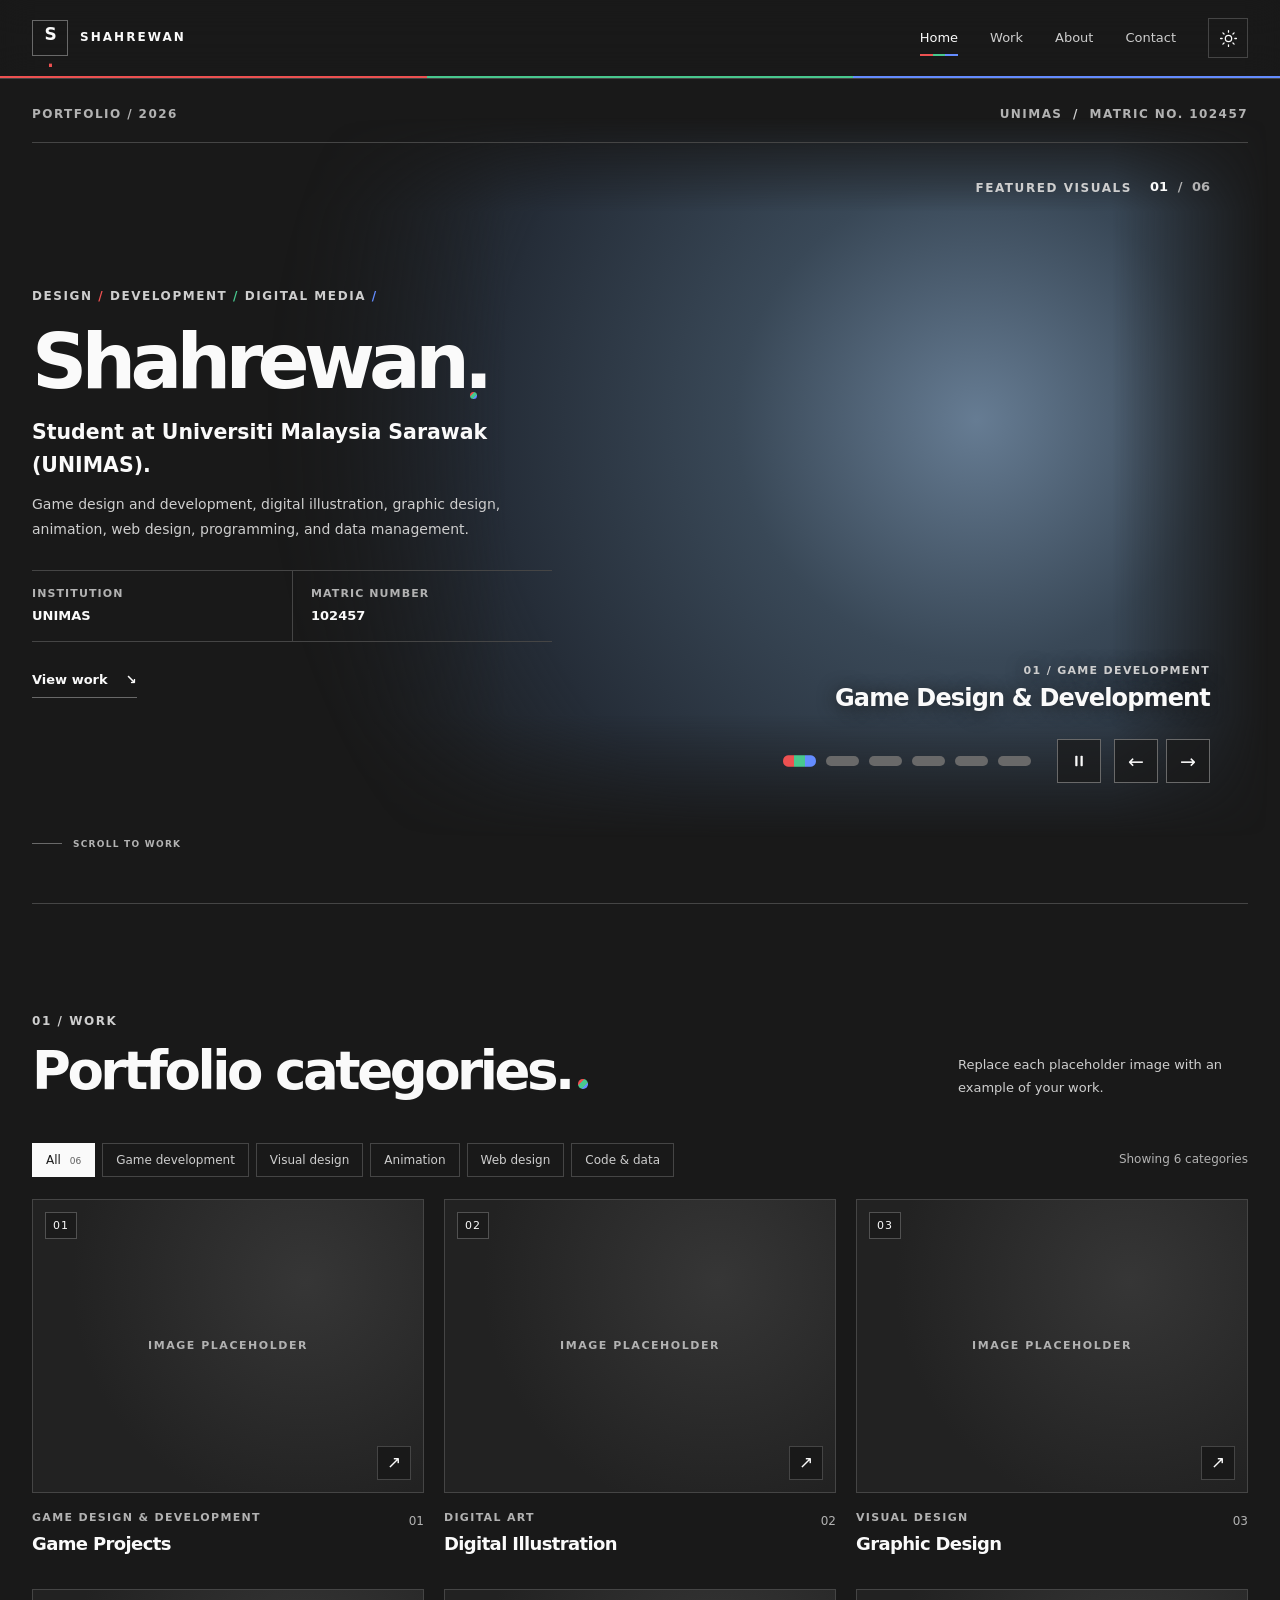
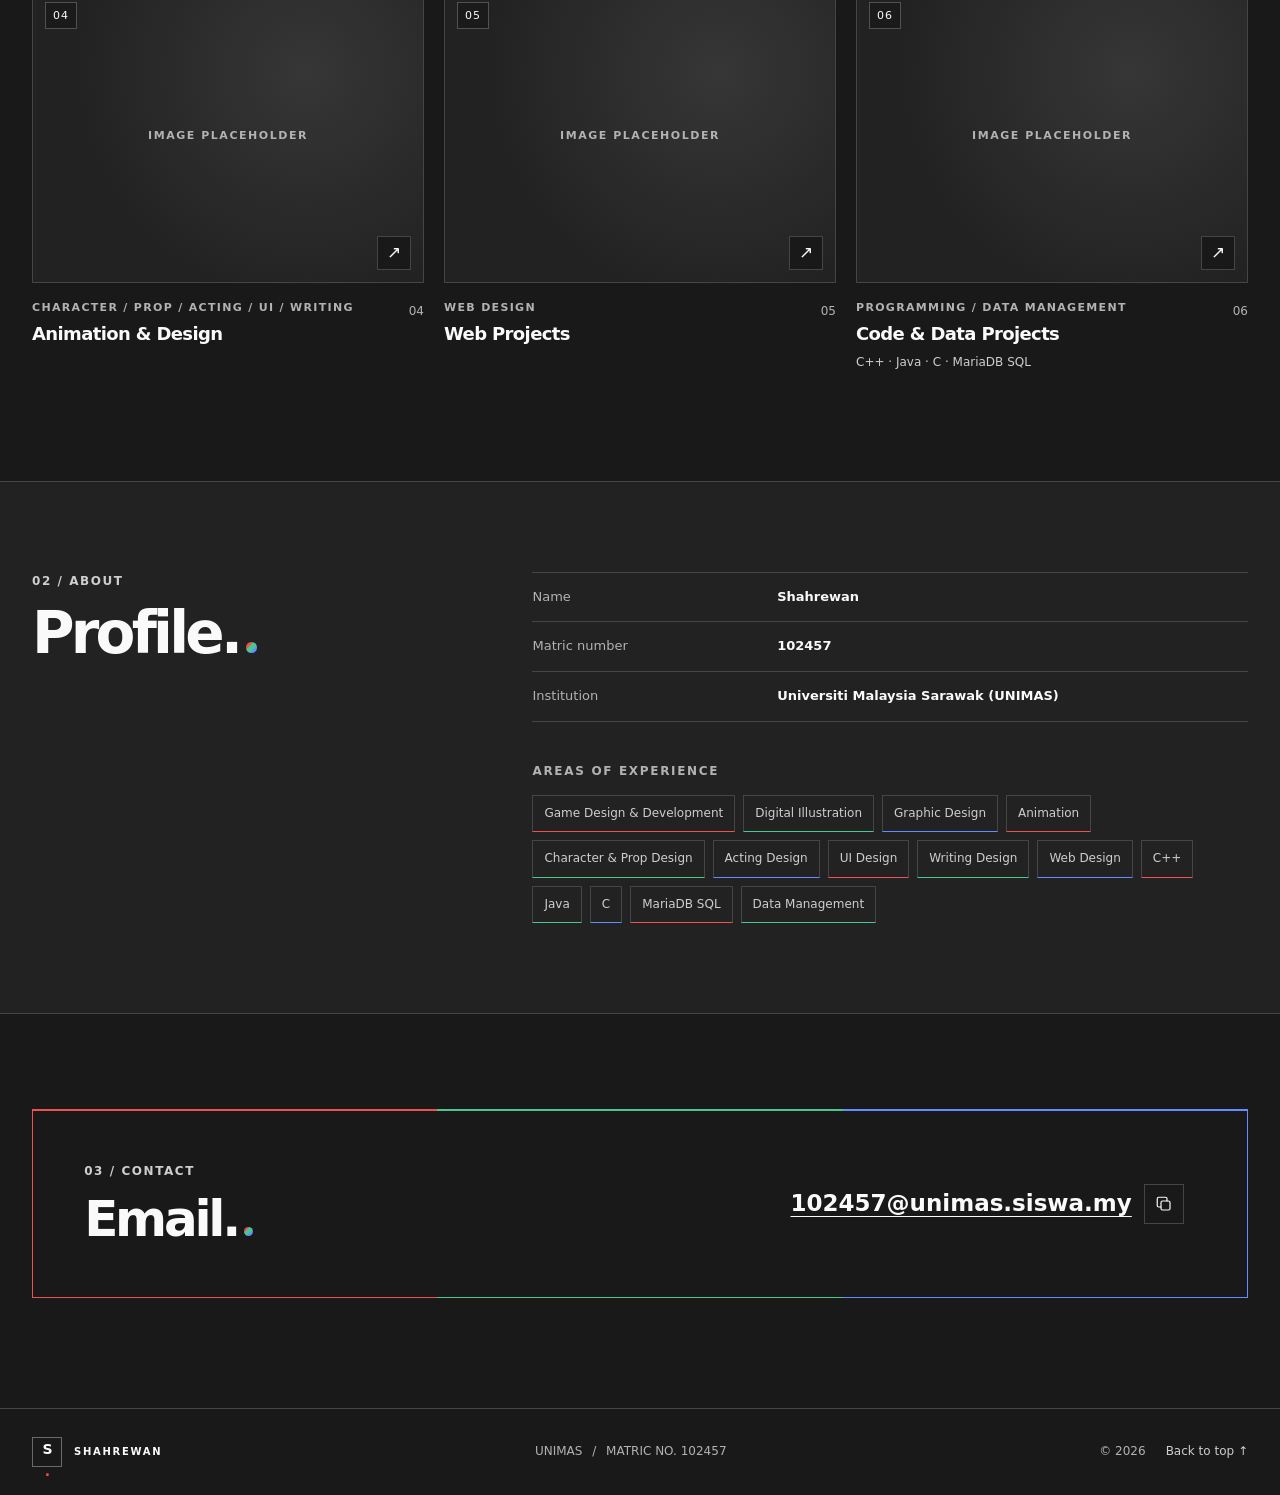
==== commit 843ca5f2: "Add files via upload" ====
--- a/index.html
+++ b/index.html
@@ -3,9 +3,9 @@
 <head>
   <meta charset="utf-8">
   <meta name="viewport" content="width=device-width, initial-scale=1">
-  <meta name="theme-color" content="#101311">
-  <meta name="description" content="A responsive portfolio starter featuring six illustrative web, interface, and tool concepts with notes about their design.">
-  <title>Portfolio — Web &amp; Design Concepts</title>
+  <meta name="theme-color" content="#191919">
+  <meta name="description" content="Shahrewan — UNIMAS student portfolio in game development, digital art, animation, web design, programming, and data management.">
+  <title>Shahrewan — Portfolio</title>
   <link rel="stylesheet" href="styles.css">
   <script src="script.js" defer></script>
 </head>
@@ -14,9 +14,9 @@
 
   <header class="site-header" id="top">
     <nav class="nav shell" aria-label="Main navigation">
-      <a class="brand" href="#home" aria-label="Portfolio home">
-        <span class="brand-mark" aria-hidden="true">P</span>
-        <span class="brand-name">portfolio<span class="brand-period">.</span></span>
+      <a class="brand" href="#home" aria-label="Shahrewan, home">
+        <span class="brand-mark" aria-hidden="true">S<span>.</span></span>
+        <span class="brand-name">SHAHREWAN</span>
       </a>
 
       <button class="menu-toggle" id="menu-toggle" type="button" aria-expanded="false" aria-controls="nav-links" aria-label="Open navigation menu">
@@ -25,8 +25,8 @@
 
       <div class="nav-links" id="nav-links">
         <a class="nav-link active" href="#home">Home</a>
-        <a class="nav-link" href="#projects">Projects</a>
-        <a class="nav-link" href="#about">About me</a>
+        <a class="nav-link" href="#work">Work</a>
+        <a class="nav-link" href="#about">About</a>
         <a class="nav-link" href="#contact">Contact</a>
         <button class="theme-toggle" id="theme-toggle" type="button" aria-label="Switch to light theme" title="Switch theme">
           <svg class="theme-icon theme-icon-sun" viewBox="0 0 24 24" aria-hidden="true"><circle cx="12" cy="12" r="4"></circle><path d="M12 2v2m0 16v2M4.93 4.93l1.42 1.42m11.3 11.3 1.42 1.42M2 12h2m16 0h2M4.93 19.07l1.42-1.42m11.3-11.3 1.42-1.42"></path></svg>
@@ -34,180 +34,222 @@
         </button>
       </div>
     </nav>
+    <div class="accent-rule" aria-hidden="true"><span></span><span></span><span></span></div>
   </header>
 
   <main id="main">
     <section class="hero section shell" id="home" aria-labelledby="hero-title">
-      <div class="hero-copy reveal">
-        <p class="eyebrow"><span class="status-dot" aria-hidden="true"></span> DESIGN EXPLORATIONS <span class="eyebrow-divider">/</span> PORTFOLIO STARTER</p>
-        <h1 id="hero-title">Building useful things<br>for <span class="headline-accent">real people.</span></h1>
-        <p class="hero-intro">A portfolio-in-progress exploring <strong>design and development</strong>, from <span class="type-wrap"><span id="typed-role">responsive websites</span><span class="type-cursor" aria-hidden="true">|</span></span> to clear, accessible digital experiences.</p>
-        <div class="hero-actions">
-          <a class="button button-primary" href="#projects">Explore my work <span aria-hidden="true">↘</span></a>
-          <a class="button button-secondary" href="#contact">Let’s talk <span aria-hidden="true">↗</span></a>
-        </div>
-        <div class="hero-meta">
-          <span><span class="meta-icon" aria-hidden="true">⌁</span> Concept gallery</span>
-          <span><span class="meta-icon" aria-hidden="true">◷</span> Work in progress</span>
-        </div>
-      </div>
-
-      <div class="hero-art reveal" aria-label="Decorative abstract illustration">
-        <div class="orbit orbit-one"></div>
-        <div class="orbit orbit-two"></div>
-        <div class="hero-glow"></div>
-        <div class="floating-label label-top"><span class="tiny-square"></span> DESIGN WITH INTENT</div>
-        <div class="code-card">
-          <div class="code-card-top"><span></span><span></span><span></span><small>portfolio.js</small></div>
-          <div class="code-body" aria-label="Sample code illustration">
-            <p><span class="code-muted">01</span> <span class="code-keyword">const</span> <span class="code-variable">ideas</span> = [</p>
-            <p><span class="code-muted">02</span> &nbsp; <span class="code-string">"curiosity"</span>,</p>
-            <p><span class="code-muted">03</span> &nbsp; <span class="code-string">"craft"</span>,</p>
-            <p><span class="code-muted">04</span> &nbsp; <span class="code-string">"impact"</span></p>
-            <p><span class="code-muted">05</span> ];</p>
-            <p class="code-spacer"><span class="code-muted">06</span> </p>
-            <p><span class="code-muted">07</span> <span class="code-keyword">function</span> <span class="code-function">makeItMatter</span>() {</p>
-            <p><span class="code-muted">08</span> &nbsp; <span class="code-keyword">return</span> ideas.<span class="code-function">map</span>(build);</p>
-            <p><span class="code-muted">09</span> }</p>
-          </div>
-          <div class="code-card-bottom"><span class="status-dot"></span> Ready to build <span class="code-bottom-right">UTF-8&nbsp; · &nbsp;JS</span></div>
-        </div>
-        <div class="floating-label label-bottom"><span aria-hidden="true">✳</span> MAKE IT MATTER</div>
-        <div class="art-index">01 <span>—</span> 04</div>
-      </div>
-      <a class="scroll-cue" href="#projects"><span class="scroll-line"></span> SCROLL TO EXPLORE</a>
-    </section>
-
-    <section class="proof-strip" aria-label="Portfolio focus areas">
-      <div class="shell proof-inner">
-        <span>CURIOUS BY DEFAULT</span><span class="proof-star" aria-hidden="true">✳</span>
-        <span>BUILT WITH PURPOSE</span><span class="proof-star" aria-hidden="true">✳</span>
-        <span>ALWAYS ITERATING</span><span class="proof-star" aria-hidden="true">✳</span>
-        <span>MADE FOR PEOPLE</span>
-      </div>
-    </section>
-
-    <section class="section projects-section shell" id="projects" aria-labelledby="projects-title">
+      <div class="hero-topline">
+        <span>PORTFOLIO / 2026</span>
+        <span>UNIMAS <i aria-hidden="true">/</i> MATRIC NO. 102457</span>
+      </div>
+
+      <div class="hero-layout">
+        <div class="hero-copy reveal">
+          <p class="eyebrow">DESIGN <span class="accent-red">/</span> DEVELOPMENT <span class="accent-green">/</span> DIGITAL MEDIA <span class="accent-blue">/</span></p>
+          <h1 id="hero-title">Shahrewan<span class="title-period">.</span></h1>
+          <p class="hero-subtitle">Student at Universiti Malaysia Sarawak (UNIMAS).</p>
+          <p class="hero-intro">Game design and development, digital illustration, graphic design, animation, web design, programming, and data management.</p>
+          <div class="hero-facts" aria-label="Portfolio details">
+            <div><span class="fact-label">INSTITUTION</span><strong>UNIMAS</strong></div>
+            <div><span class="fact-label">MATRIC NUMBER</span><strong>102457</strong></div>
+          </div>
+          <a class="text-link" href="#work">View work <span aria-hidden="true">↘</span></a>
+        </div>
+
+        <section class="showcase reveal" aria-label="Rotating portfolio artwork" aria-roledescription="carousel">
+          <div class="showcase-head">
+            <span class="eyebrow">FEATURED VISUALS</span>
+            <span class="showcase-counter"><span id="slide-current">01</span> <span class="counter-divider">/</span> <span id="slide-total">06</span></span>
+          </div>
+
+          <div class="showcase-viewport" id="showcase-viewport">
+            <article class="showcase-slide is-active" data-slide="0" aria-label="1 of 6: Game Design and Development">
+              <img src="assets/work/work-01-game-development.svg" alt="Placeholder image for game design and development work" fetchpriority="high">
+              
+            </article>
+            <article class="showcase-slide" data-slide="1" aria-label="2 of 6: Digital Illustration">
+              <img src="assets/work/work-02-illustration.svg" alt="Placeholder image for digital illustration work">
+              
+            </article>
+            <article class="showcase-slide" data-slide="2" aria-label="3 of 6: Graphic Design">
+              <img src="assets/work/work-03-graphic-design.svg" alt="Placeholder image for graphic design work">
+              
+            </article>
+            <article class="showcase-slide" data-slide="3" aria-label="4 of 6: Animation">
+              <img src="assets/work/work-04-animation.svg" alt="Placeholder image for character, prop, acting, UI, and writing animation designs">
+              
+            </article>
+            <article class="showcase-slide" data-slide="4" aria-label="5 of 6: Web Design">
+              <img src="assets/work/work-05-web-design.svg" alt="Placeholder image for web design work">
+              
+            </article>
+            <article class="showcase-slide" data-slide="5" aria-label="6 of 6: Programming and Data">
+              <img src="assets/work/work-06-code-data.svg" alt="Placeholder image for programming and data management work">
+              
+            </article>
+          </div>
+
+          <div class="showcase-meta" aria-hidden="true">
+            <span class="showcase-meta-kicker" id="slide-category">01 / GAME DEVELOPMENT</span>
+            <span class="showcase-meta-title" id="slide-title">Game Design &amp; Development</span>
+          </div>
+
+          <div class="showcase-controls">
+            <div class="slide-dots" role="group" aria-label="Choose featured work slide">
+              <button type="button" class="slide-dot active" data-slide-to="0" aria-label="Show slide 1" aria-current="true"></button>
+              <button type="button" class="slide-dot" data-slide-to="1" aria-label="Show slide 2"></button>
+              <button type="button" class="slide-dot" data-slide-to="2" aria-label="Show slide 3"></button>
+              <button type="button" class="slide-dot" data-slide-to="3" aria-label="Show slide 4"></button>
+              <button type="button" class="slide-dot" data-slide-to="4" aria-label="Show slide 5"></button>
+              <button type="button" class="slide-dot" data-slide-to="5" aria-label="Show slide 6"></button>
+            </div>
+            <div class="slide-arrows">
+              <button class="autoplay-toggle" id="carousel-play-toggle" type="button" aria-label="Pause automatic slide rotation" title="Pause slideshow">
+                <svg class="icon-pause" viewBox="0 0 24 24" aria-hidden="true"><rect x="7" y="5" width="3" height="14" rx="1"></rect><rect x="14" y="5" width="3" height="14" rx="1"></rect></svg>
+                <svg class="icon-play" viewBox="0 0 24 24" aria-hidden="true"><path d="M8 5.5 18.5 12 8 18.5Z"></path></svg>
+              </button>
+              <button class="slide-arrow" type="button" data-slide-step="-1" aria-label="Previous slide">←</button>
+              <button class="slide-arrow" type="button" data-slide-step="1" aria-label="Next slide">→</button>
+            </div>
+          </div>
+          <p class="sr-only" id="slide-status" aria-live="off">Slide 1 of 6: Game Design and Development</p>
+        </section>
+      </div>
+      <a class="scroll-cue" href="#work"><span class="scroll-line"></span> SCROLL TO WORK</a>
+    </section>
+
+    <section class="work-section section shell" id="work" aria-labelledby="work-title">
       <div class="section-heading reveal">
         <div>
-          <p class="eyebrow">01 / SELECTED WORK</p>
-          <h2 id="projects-title">A few things I’ve <span class="headline-accent">worked on.</span></h2>
-        </div>
-        <p class="section-note">Six illustrative design concepts. Each has a short concept note; none is presented as a working app or client commission.</p>
+          <p class="eyebrow">01 / WORK</p>
+          <h2 id="work-title">Portfolio <span class="headline-accent">categories.</span></h2>
+        </div>
+        <p class="section-note">Replace each placeholder image with an example of your work.</p>
       </div>
 
       <div class="project-toolbar reveal">
-        <div class="filter-group" role="group" aria-label="Filter projects by type">
-          <button class="filter-button active" type="button" data-filter="all" aria-pressed="true">All work <span>06</span></button>
+        <div class="filter-group" role="group" aria-label="Filter work by category">
+          <button class="filter-button active" type="button" data-filter="all" aria-pressed="true">All <span>06</span></button>
+          <button class="filter-button" type="button" data-filter="game" aria-pressed="false">Game development</button>
+          <button class="filter-button" type="button" data-filter="visual" aria-pressed="false">Visual design</button>
+          <button class="filter-button" type="button" data-filter="animation" aria-pressed="false">Animation</button>
           <button class="filter-button" type="button" data-filter="web" aria-pressed="false">Web design</button>
-          <button class="filter-button" type="button" data-filter="ui" aria-pressed="false">UI / UX</button>
-          <button class="filter-button" type="button" data-filter="tools" aria-pressed="false">Tools</button>
-        </div>
-        <p class="project-count" id="project-count" aria-live="polite">Showing 6 projects</p>
+          <button class="filter-button" type="button" data-filter="code" aria-pressed="false">Code &amp; data</button>
+        </div>
+        <p class="project-count" id="project-count" aria-live="polite">Showing 6 categories</p>
       </div>
 
       <div class="project-grid" id="project-grid">
-        <article class="project-card project-featured reveal" data-category="web" data-project="01">
-          <a class="project-visual visual-north" href="project-details.html#northstar" aria-label="Read concept notes for Northstar landing page">
-            <div class="mock-browser"><div class="mock-browser-bar"><i></i><i></i><i></i><span>NORTHSTAR / STUDIO</span></div><div class="north-content"><small>THINK BIGGER.</small><strong>Find your<br>next north.</strong><span class="mock-cta">DISCOVER MORE ↗</span><div class="north-sun"></div></div></div>
-            <span class="visual-index">01 — WEB</span>
-          </a>
-          <div class="project-info"><div><p class="project-type">LANDING PAGE · CONCEPT</p><h3>Northstar Studio</h3><p>A bold landing page concept for a creative studio, focused on clear hierarchy and a confident visual identity.</p></div><a class="project-details-link" href="project-details.html#northstar" aria-label="Read concept notes about Northstar Studio concept">Concept notes <span aria-hidden="true">↗</span></a></div>
-        </article>
-
-        <article class="project-card reveal" data-category="ui" data-project="02">
-          <a class="project-visual visual-ledger" href="project-details.html#ledger" aria-label="Read concept notes for Ledger dashboard">
-            <div class="ledger-window"><div class="ledger-side"><span class="ledger-logo">l.</span><i></i><i></i><i></i></div><div class="ledger-main"><small>OVERVIEW</small><h4>Good morning.</h4><div class="ledger-total"><span>Total balance</span><b>RM 8,420.50</b><div class="ledger-chart"><i style="height:34%"></i><i style="height:49%"></i><i style="height:40%"></i><i style="height:68%"></i><i style="height:57%"></i><i style="height:83%"></i><i style="height:72%"></i><i style="height:100%"></i></div></div></div></div>
-            <span class="visual-index">02 — UI / UX</span>
-          </a>
-          <div class="project-info"><div><p class="project-type">DASHBOARD · CONCEPT</p><h3>Ledger Finance</h3><p>A finance dashboard concept that makes spending patterns easier to understand at a glance.</p></div><a class="project-details-link" href="project-details.html#ledger" aria-label="Read concept notes about Ledger Finance concept">Concept notes <span aria-hidden="true">↗</span></a></div>
-        </article>
-
-        <article class="project-card reveal" data-category="web" data-project="03">
-          <a class="project-visual visual-fieldnotes" href="project-details.html#fieldnotes" aria-label="Read concept notes for Fieldnotes editorial website">
-            <div class="field-page"><div class="field-brand">fieldnotes<span>.</span></div><div class="field-rule"></div><small>ISSUE Nº 08 &nbsp; / &nbsp; CULTURE</small><strong>Everyday<br>extraordinary.</strong><div class="field-bottom"><span>Stories about living well.</span><span>READ ISSUE ↗</span></div><div class="field-orb"></div></div>
-            <span class="visual-index">03 — WEB</span>
-          </a>
-          <div class="project-info"><div><p class="project-type">EDITORIAL · CONCEPT</p><h3>Fieldnotes Journal</h3><p>An editorial-style web layout balancing expressive typography with a calm reading experience.</p></div><a class="project-details-link" href="project-details.html#fieldnotes" aria-label="Read concept notes about Fieldnotes Journal concept">Concept notes <span aria-hidden="true">↗</span></a></div>
-        </article>
-
-        <article class="project-card reveal" data-category="tools" data-project="04">
-          <a class="project-visual visual-focus" href="project-details.html#focusroom" aria-label="Read concept notes for Focus timer tool">
-            <div class="focus-app"><span class="focus-brand"><i></i> focusroom</span><small>YOUR SPACE TO THINK</small><strong>25:00</strong><div class="focus-ring"><div class="focus-ring-inner"></div></div><span class="focus-start">START SESSION</span><div class="focus-dots"><i></i><i></i><i></i></div></div>
-            <span class="visual-index">04 — TOOLS</span>
-          </a>
-          <div class="project-info"><div><p class="project-type">PRODUCTIVITY · CONCEPT</p><h3>Focusroom Timer</h3><p>A distraction-light timer interface built around focus sessions, breaks, and simple progress cues.</p></div><a class="project-details-link" href="project-details.html#focusroom" aria-label="Read concept notes about Focusroom Timer concept">Concept notes <span aria-hidden="true">↗</span></a></div>
-        </article>
-
-        <article class="project-card reveal" data-category="ui" data-project="05">
-          <a class="project-visual visual-sprout" href="project-details.html#sprout" aria-label="Read concept notes for Sprout habit tracker">
-            <div class="sprout-app"><div class="sprout-head"><span>sprout.</span><span>☼</span></div><small>MONDAY, 12 MAY</small><h4>Small steps,<br><em>big growth.</em></h4><div class="habit-list"><span><i>✓</i> Drink water <b>5/8</b></span><span><i>✓</i> Read 10 pages <b>10/10</b></span><span><i class="habit-empty"></i> Take a walk <b>0/1</b></span></div><div class="sprout-plant">✳</div></div>
-            <span class="visual-index">05 — UI / UX</span>
-          </a>
-          <div class="project-info"><div><p class="project-type">HABIT TRACKER · CONCEPT</p><h3>Sprout Habits</h3><p>A friendly habit-tracking interface that encourages consistency without overwhelming the user.</p></div><a class="project-details-link" href="project-details.html#sprout" aria-label="Read concept notes about Sprout Habits concept">Concept notes <span aria-hidden="true">↗</span></a></div>
-        </article>
-
-        <article class="project-card reveal" data-category="tools" data-project="06">
-          <a class="project-visual visual-colorlab" href="project-details.html#colorlab" aria-label="Read concept notes for Colorlab design utility">
-            <div class="colorlab-app"><div class="colorlab-top"><span>COLORLAB</span><span>PALETTE GENERATOR ↗</span></div><div class="color-swatches"><span><b>#D6FF62</b></span><span><b>#A2C2A1</b></span><span><b>#F4A58C</b></span><span><b>#E8E3D7</b></span><span><b>#28352A</b></span></div><div class="colorlab-footer"><strong>Find your<br>next palette.</strong><span class="colorlab-button">GENERATE +</span></div></div>
-            <span class="visual-index">06 — TOOLS</span>
-          </a>
-          <div class="project-info"><div><p class="project-type">DESIGN UTILITY · CONCEPT</p><h3>Colorlab</h3><p>A playful palette generator concept exploring color relationships and practical design tokens.</p></div><a class="project-details-link" href="project-details.html#colorlab" aria-label="Read concept notes about Colorlab concept">Concept notes <span aria-hidden="true">↗</span></a></div>
-        </article>
-      </div>
-      <p class="projects-footnote"><span aria-hidden="true">↳</span> These are visual concepts only, not working product demos or claims of client work. Open the concept notes to learn more.</p>
+        <article class="project-card reveal" data-category="game">
+          <a class="project-image" href="#contact" aria-label="Contact Shahrewan about game design and development">
+            <img src="assets/work/work-01-game-development.svg" alt="Placeholder for a game design or development work sample" loading="lazy">
+            <span class="image-index">01</span><span class="image-action" aria-hidden="true">↗</span>
+          </a>
+          <div class="project-info"><div><p class="project-type">GAME DESIGN &amp; DEVELOPMENT</p><h3>Game Projects</h3></div><span class="project-number">01</span></div>
+        </article>
+
+        <article class="project-card reveal" data-category="visual">
+          <a class="project-image" href="#contact" aria-label="Contact Shahrewan about digital illustration">
+            <img src="assets/work/work-02-illustration.svg" alt="Placeholder for a digital illustration work sample" loading="lazy">
+            <span class="image-index">02</span><span class="image-action" aria-hidden="true">↗</span>
+          </a>
+          <div class="project-info"><div><p class="project-type">DIGITAL ART</p><h3>Digital Illustration</h3></div><span class="project-number">02</span></div>
+        </article>
+
+        <article class="project-card reveal" data-category="visual">
+          <a class="project-image" href="#contact" aria-label="Contact Shahrewan about graphic design">
+            <img src="assets/work/work-03-graphic-design.svg" alt="Placeholder for a graphic design work sample" loading="lazy">
+            <span class="image-index">03</span><span class="image-action" aria-hidden="true">↗</span>
+          </a>
+          <div class="project-info"><div><p class="project-type">VISUAL DESIGN</p><h3>Graphic Design</h3></div><span class="project-number">03</span></div>
+        </article>
+
+        <article class="project-card reveal" data-category="animation">
+          <a class="project-image" href="#contact" aria-label="Contact Shahrewan about animation design">
+            <img src="assets/work/work-04-animation.svg" alt="Placeholder for character, prop, acting, UI, or writing design work" loading="lazy">
+            <span class="image-index">04</span><span class="image-action" aria-hidden="true">↗</span>
+          </a>
+          <div class="project-info"><div><p class="project-type">CHARACTER / PROP / ACTING / UI / WRITING</p><h3>Animation &amp; Design</h3></div><span class="project-number">04</span></div>
+        </article>
+
+        <article class="project-card reveal" data-category="web">
+          <a class="project-image" href="#contact" aria-label="Contact Shahrewan about web design">
+            <img src="assets/work/work-05-web-design.svg" alt="Placeholder for a web design work sample" loading="lazy">
+            <span class="image-index">05</span><span class="image-action" aria-hidden="true">↗</span>
+          </a>
+          <div class="project-info"><div><p class="project-type">WEB DESIGN</p><h3>Web Projects</h3></div><span class="project-number">05</span></div>
+        </article>
+
+        <article class="project-card reveal" data-category="code">
+          <a class="project-image" href="#contact" aria-label="Contact Shahrewan about programming and data management">
+            <img src="assets/work/work-06-code-data.svg" alt="Placeholder for code or database work sample" loading="lazy">
+            <span class="image-index">06</span><span class="image-action" aria-hidden="true">↗</span>
+          </a>
+          <div class="project-info"><div><p class="project-type">PROGRAMMING / DATA MANAGEMENT</p><h3>Code &amp; Data Projects</h3><p class="project-detail">C++ · Java · C · MariaDB SQL</p></div><span class="project-number">06</span></div>
+        </article>
+      </div>
     </section>
 
     <section class="about-section" id="about" aria-labelledby="about-title">
       <div class="shell about-layout">
-        <div class="about-intro reveal">
-          <p class="eyebrow">02 / ABOUT THIS PORTFOLIO</p>
-          <h2 id="about-title">A space for ideas<br>and <span class="headline-accent">experimentation.</span></h2>
-          <div class="about-stamp" aria-hidden="true"><span>STAY</span><span>CURIOUS</span><b>✳</b></div>
-        </div>
-        <div class="about-details reveal">
-          <p class="about-lead">This starter is a place to explore thoughtful, accessible interfaces.</p>
-          <p>The examples here are static interface illustrations created using HTML and CSS. The surrounding portfolio also demonstrates JavaScript-enhanced navigation, project filtering, and theme switching.</p>
-          <p>Before using this as a personal portfolio, replace the concept projects with your work and describe your own experience, contributions, and development process.</p>
-          <div class="skills-block"><h3>TECHNOLOGIES IN THIS TEMPLATE</h3><div class="skill-tags"><span>Semantic HTML</span><span>CSS3</span><span>Vanilla JavaScript</span><span>Responsive Layouts</span><span>Light / Dark Themes</span><span>Reduced Motion</span></div></div>
-          <div class="about-facts"><div><strong>01</strong><span>Framework-free</span></div><div><strong>02</strong><span>Responsive by design</span></div><div><strong>03</strong><span>Ready to customize</span></div></div>
+        <div class="about-heading reveal">
+          <p class="eyebrow">02 / ABOUT</p>
+          <h2 id="about-title">Profile<span class="headline-accent">.</span></h2>
+        </div>
+        <div class="about-content reveal">
+          <dl class="profile-list">
+            <div><dt>Name</dt><dd>Shahrewan</dd></div>
+            <div><dt>Matric number</dt><dd>102457</dd></div>
+            <div><dt>Institution</dt><dd>Universiti Malaysia Sarawak (UNIMAS)</dd></div>
+          </dl>
+          <div class="skills-block">
+            <h3>AREAS OF EXPERIENCE</h3>
+            <div class="skill-tags">
+              <span>Game Design &amp; Development</span>
+              <span>Digital Illustration</span>
+              <span>Graphic Design</span>
+              <span>Animation</span>
+              <span>Character &amp; Prop Design</span>
+              <span>Acting Design</span>
+              <span>UI Design</span>
+              <span>Writing Design</span>
+              <span>Web Design</span>
+              <span>C++</span>
+              <span>Java</span>
+              <span>C</span>
+              <span>MariaDB SQL</span>
+              <span>Data Management</span>
+            </div>
+          </div>
         </div>
       </div>
     </section>
 
     <section class="contact-section section shell" id="contact" aria-labelledby="contact-title">
       <div class="contact-panel reveal">
-        <div class="contact-copy">
-          <p class="eyebrow">03 / GET IN TOUCH</p>
-          <h2 id="contact-title">Have a question?<br><span class="headline-accent">Prepare a message.</span></h2>
-          <p>This is a demo contact area. No recipient email is configured yet. You can prepare a message and copy it; after the owner adds an email address in script.js, the form opens an email draft instead. Nothing is sent or stored on a server.</p>
-          <div class="contact-email-row"><span id="email-unconfigured" class="email-unconfigured">Contact email not configured</span><a id="email-link" hidden></a><button class="copy-button" id="copy-email" type="button" aria-label="Copy email address" title="Copy email address" hidden><svg viewBox="0 0 24 24" aria-hidden="true"><rect x="8" y="8" width="12" height="12" rx="2"></rect><path d="M16 8V5a2 2 0 0 0-2-2H5a2 2 0 0 0-2 2v9a2 2 0 0 0 2 2h3"></path></svg></button><span class="copy-status" id="copy-status" aria-live="polite"></span></div>
-          <div class="contact-small-note"><span class="status-dot"></span> Demo contact form · no server delivery</div>
-        </div>
-        <p class="contact-fallback" id="contact-fallback">Enable JavaScript to prepare a message here. This demo has no recipient email configured.</p>
-        <form class="contact-form" id="contact-form" hidden>
-          <div class="form-heading"><span>WRITE A NOTE</span><span aria-hidden="true">↘</span></div>
-          <label for="name">Your name</label>
-          <input id="name" name="name" type="text" autocomplete="name" placeholder="Jane Smith" required minlength="2">
-          <label for="email">Email address</label>
-          <input id="email" name="email" type="email" autocomplete="email" placeholder="jane@example.com" required>
-          <label for="message">What’s on your mind?</label>
-          <textarea id="message" name="message" rows="4" placeholder="Tell me a little about it…" required minlength="10"></textarea>
-          <button class="button button-primary form-submit" type="submit">Prepare message <span aria-hidden="true">↗</span></button>
-          <p class="form-status" id="form-status" aria-live="polite">A copyable message draft will appear below. No email is sent.</p>
-          <label class="draft-label" id="draft-label" for="draft-output" hidden>Prepared message (copy this text)</label>
-          <textarea id="draft-output" class="draft-output" rows="7" readonly hidden></textarea>
-        </form>
-      </div>
-    </section>
-
-    <section class="closing-line shell" aria-label="Closing statement"><span>MAKE SOMETHING USEFUL.</span><span class="closing-star" aria-hidden="true">✳</span><span>MAKE IT YOURS.</span></section>
+        <div>
+          <p class="eyebrow">03 / CONTACT</p>
+          <h2 id="contact-title">Email<span class="headline-accent">.</span></h2>
+        </div>
+        <div class="contact-email-row">
+          <a href="mailto:102457@unimas.siswa.my" id="email-link">102457@unimas.siswa.my</a>
+          <button class="copy-button" id="copy-email" type="button" aria-label="Copy email address" title="Copy email address">
+            <svg viewBox="0 0 24 24" aria-hidden="true"><rect x="8" y="8" width="12" height="12" rx="2"></rect><path d="M16 8V5a2 2 0 0 0-2-2H5a2 2 0 0 0-2 2v9a2 2 0 0 0 2 2h3"></path></svg>
+          </button>
+          <span class="copy-status" id="copy-status" aria-live="polite"></span>
+        </div>
+      </div>
+    </section>
   </main>
 
   <footer class="site-footer">
-    <div class="shell footer-inner"><a class="brand footer-brand" href="#top"><span class="brand-mark" aria-hidden="true">P</span><span class="brand-name">portfolio<span class="brand-period">.</span></span></a><p>Designed & built with HTML, CSS and JavaScript.</p><div class="footer-right"><span>© <span id="year">2026</span> Portfolio template</span><a href="#top">Back to top ↑</a></div></div>
+    <div class="shell footer-inner">
+      <a class="brand footer-brand" href="#top"><span class="brand-mark" aria-hidden="true">S<span>.</span></span><span class="brand-name">SHAHREWAN</span></a>
+      <p>UNIMAS <span aria-hidden="true">/</span> MATRIC NO. 102457</p>
+      <div class="footer-right"><span>© <span id="year">2026</span></span><a href="#top">Back to top ↑</a></div>
+    </div>
   </footer>
-
   <div class="toast" id="toast" role="status" aria-live="polite"></div>
 </body>
 </html>
--- a/styles.css
+++ b/styles.css
@@ -1,430 +1,324 @@
-/* Personal portfolio starter — plain CSS, no framework dependencies. */
 :root {
   color-scheme: dark;
-  --bg: #101311;
-  --bg-elevated: #171c18;
-  --panel: #1b211c;
-  --panel-soft: #202720;
-  --text: #f1f3ed;
-  --muted: #a5ada1;
-  --subtle: #a4b1a4;
-  --line: rgba(235, 242, 229, .14);
-  --accent: #d6ff62;
-  --accent-ink: #17200d;
-  --coral: #f2a48d;
-  --shadow: 0 26px 80px rgba(0, 0, 0, .23);
-  --header-bg: rgba(16, 19, 17, .82);
-  --max-width: 1160px;
-}
+  --bg: #191919;
+  --surface: #222222;
+  --surface-raised: #2c2c2c;
+  --surface-soft: #363636;
+  --text: #fafafa;
+  --muted: #cecece;
+  --faint: #b2b2b2;
+  --line: #454545;
+  --line-strong: #696969;
+  --red: #ed5151;
+  --green: #48c78e;
+  --blue: #648cff;
+  --content-width: 1240px;
+  --header-height: 76px;
+  --ease: cubic-bezier(.2, .7, .2, 1);
+}
+
 html[data-theme="light"] {
   color-scheme: light;
-  --bg: #f4f5ef;
-  --bg-elevated: #fffef9;
-  --panel: #e9ede4;
-  --panel-soft: #e1e7db;
-  --text: #1b241b;
-  --muted: #596558;
-  --subtle: #4c5b49;
-  --line: rgba(28, 42, 27, .16);
-  --accent: #39561f;
-  --accent-ink: #f7f8f1;
-  --coral: #bd694f;
-  --shadow: 0 26px 80px rgba(34, 48, 28, .10);
-  --header-bg: rgba(244, 245, 239, .87);
-}
+  --bg: #f5f5f5;
+  --surface: #ffffff;
+  --surface-raised: #ededed;
+  --surface-soft: #e5e5e5;
+  --text: #101010;
+  --muted: #494949;
+  --faint: #606060;
+  --line: #d4d4d4;
+  --line-strong: #a9a9a9;
+  --red: #d52f3a;
+  --green: #168755;
+  --blue: #315ed4;
+}
+
 *, *::before, *::after { box-sizing: border-box; }
-html { scroll-behavior: smooth; scroll-padding-top: 90px; }
-body { margin: 0; background: var(--bg); color: var(--text); font-family: Inter, ui-sans-serif, system-ui, -apple-system, BlinkMacSystemFont, "Segoe UI", sans-serif; line-height: 1.6; -webkit-font-smoothing: antialiased; transition: background-color .25s ease, color .25s ease; }
+html { scroll-behavior: smooth; scroll-padding-top: calc(var(--header-height) + 16px); }
+body {
+  margin: 0;
+  background: var(--bg);
+  color: var(--text);
+  font-family: Inter, ui-sans-serif, system-ui, -apple-system, BlinkMacSystemFont, "Segoe UI", sans-serif;
+  font-size: 16px;
+  line-height: 1.6;
+  transition: background-color .25s ease, color .25s ease;
+}
 body, button, input, textarea { font-family: Inter, ui-sans-serif, system-ui, -apple-system, BlinkMacSystemFont, "Segoe UI", sans-serif; }
-a { color: inherit; text-decoration: none; }
-button, input, textarea { font: inherit; }
+a { color: inherit; }
 button { color: inherit; }
-button, a, input, textarea { -webkit-tap-highlight-color: transparent; }
-button:focus-visible, a:focus-visible, input:focus-visible, textarea:focus-visible { outline: 3px solid var(--coral); outline-offset: 4px; }
-::selection { background: var(--accent); color: var(--accent-ink); }
-.shell { width: min(var(--max-width), calc(100% - 64px)); margin-inline: auto; }
-.section { padding-block: 118px; }
-.skip-link { position: fixed; z-index: 1000; top: 12px; left: 12px; padding: 12px 16px; border-radius: 8px; background: var(--accent); color: var(--accent-ink); transform: translateY(-160%); }
+button, a { -webkit-tap-highlight-color: transparent; }
+button:focus-visible, a:focus-visible { outline: 2px solid var(--blue); outline-offset: 4px; }
+img { display: block; max-width: 100%; }
+::selection { color: #fff; background: #454545; }
+.shell { width: min(var(--content-width), calc(100% - 64px)); margin-inline: auto; }
+.section { padding-block: 108px; }
+
+.skip-link { position: absolute; z-index: 1000; top: 8px; left: 8px; padding: 10px 14px; transform: translateY(-150%); background: var(--text); color: var(--bg); }
 .skip-link:focus { transform: translateY(0); }
-.site-header { position: sticky; z-index: 100; top: 0; background: var(--header-bg); border-bottom: 1px solid var(--line); backdrop-filter: blur(18px); -webkit-backdrop-filter: blur(18px); }
-.nav { min-height: 78px; display: flex; align-items: center; justify-content: space-between; gap: 24px; }
-.brand { display: inline-flex; align-items: center; gap: 11px; flex-shrink: 0; }
-.brand-mark { display: grid; place-items: center; width: 35px; height: 35px; border-radius: 8px 8px 8px 2px; background: var(--accent); color: var(--accent-ink); font-size: 11px; font-weight: 900; letter-spacing: -.04em; }
-.brand-name { font-size: 17px; font-weight: 780; letter-spacing: -.055em; }
-.brand-period { color: var(--accent); }
-.nav-links { display: flex; align-items: center; gap: clamp(20px, 3vw, 39px); }
-.nav-link { color: var(--muted); font-size: 12px; font-weight: 650; transition: color .2s ease; }
+
+.site-header { position: sticky; z-index: 100; top: 0; background: color-mix(in srgb, var(--bg) 92%, transparent); backdrop-filter: blur(18px); border-bottom: 1px solid var(--line); }
+.nav { min-height: var(--header-height); display: flex; align-items: center; justify-content: space-between; gap: 28px; }
+.brand { display: inline-flex; align-items: center; gap: 12px; text-decoration: none; flex-shrink: 0; }
+.brand-mark { display: grid; place-items: center; width: 36px; height: 36px; border: 1px solid var(--line-strong); font-weight: 850; font-size: 17px; letter-spacing: -1px; }
+.brand-mark span { color: var(--red); }
+.brand-name { font-size: 12px; font-weight: 800; letter-spacing: .17em; }
+.nav-links { display: flex; align-items: center; gap: 32px; }
+.nav-link { position: relative; padding: 8px 0; color: var(--muted); text-decoration: none; font-size: 13px; transition: color .2s ease; }
 .nav-link:hover, .nav-link.active { color: var(--text); }
-.nav-link.active::after { content: ""; display: block; width: 4px; height: 4px; margin: 5px auto -9px; border-radius: 50%; background: var(--accent); }
-.theme-toggle, .menu-toggle { display: grid; place-items: center; width: 40px; height: 40px; border: 1px solid var(--line); border-radius: 50%; background: transparent; cursor: pointer; }
-.theme-toggle:hover, .menu-toggle:hover { border-color: var(--accent); }
-.theme-icon { width: 18px; height: 18px; fill: none; stroke: currentColor; stroke-width: 1.6; stroke-linecap: round; stroke-linejoin: round; }
+.nav-link.active::after { position: absolute; right: 0; bottom: 0; left: 0; height: 2px; content: ""; background: linear-gradient(90deg, var(--red) 0 33.33%, var(--green) 33.33% 66.66%, var(--blue) 66.66% 100%); }
+.theme-toggle, .menu-toggle { width: 40px; height: 40px; display: inline-grid; place-items: center; border: 1px solid var(--line); background: transparent; cursor: pointer; }
+.theme-toggle:hover, .menu-toggle:hover { background: var(--surface-raised); }
+.theme-icon { width: 19px; height: 19px; fill: none; stroke: currentColor; stroke-width: 1.6; stroke-linecap: round; stroke-linejoin: round; }
 .theme-icon-moon { display: none; }
 html[data-theme="light"] .theme-icon-sun { display: none; }
 html[data-theme="light"] .theme-icon-moon { display: block; }
-.menu-toggle { display: none; }
-.hero { min-height: 660px; padding-top: 100px; padding-bottom: 92px; display: grid; grid-template-columns: 1.04fr .96fr; align-items: center; column-gap: 38px; position: relative; }
-.eyebrow { display: flex; align-items: center; gap: 9px; margin: 0 0 24px; color: var(--muted); font-size: 10px; font-weight: 780; letter-spacing: .15em; text-transform: uppercase; }
-.status-dot { width: 7px; height: 7px; display: inline-block; flex: 0 0 auto; border-radius: 50%; background: var(--accent); box-shadow: 0 0 0 4px color-mix(in srgb, var(--accent) 14%, transparent); }
-.eyebrow-divider { color: var(--subtle); }
+.accent-rule { display: flex; height: 2px; }
+.accent-rule span { flex: 1; }
+.accent-rule span:nth-child(1) { background: var(--red); }
+.accent-rule span:nth-child(2) { background: var(--green); }
+.accent-rule span:nth-child(3) { background: var(--blue); }
+.menu-toggle { display: none; padding: 8px; gap: 5px; align-content: center; }
+.menu-toggle span { display: block; width: 20px; height: 1px; background: currentColor; }
+
+.hero { min-height: min(940px, calc(100svh - var(--header-height))); padding-top: 26px; padding-bottom: 52px; display: flex; flex-direction: column; position: relative; isolation: isolate; }
+.hero-topline { display: flex; justify-content: space-between; gap: 20px; padding-bottom: 18px; border-bottom: 1px solid var(--line); color: var(--faint); font-size: 12px; font-weight: 700; letter-spacing: .12em; position: relative; z-index: 3; }
+.hero-topline i { color: var(--muted); font-style: normal; padding-inline: 5px; }
+.hero-layout { position: relative; display: flex; align-items: center; flex: 1; min-height: 650px; padding-block: 45px 40px; }
+.hero-copy { position: relative; z-index: 2; width: min(47%, 520px); padding-block: 66px; }
+.eyebrow { margin: 0 0 19px; color: var(--muted); font-size: 12px; font-weight: 800; letter-spacing: .13em; line-height: 1.5; }
+.accent-red { color: var(--red); }
+.accent-green { color: var(--green); }
+.accent-blue { color: var(--blue); }
 h1, h2, h3, p { margin-top: 0; }
-h1, h2 { letter-spacing: -.07em; line-height: 1.04; }
-h1 { max-width: 660px; margin-bottom: 25px; font-size: clamp(46px, 5.7vw, 74px); font-weight: 690; }
-.headline-accent { color: var(--accent); }
-.hero-intro { max-width: 525px; margin-bottom: 32px; color: var(--muted); font-size: 16px; line-height: 1.85; }
-.hero-intro strong { color: var(--text); font-weight: 720; }
-.type-wrap { white-space: nowrap; color: var(--accent); }
-.type-cursor { animation: blink 1s steps(2, start) infinite; }
-@keyframes blink { to { visibility: hidden; } }
-.hero-actions { display: flex; flex-wrap: wrap; gap: 12px; }
-.button { display: inline-flex; min-height: 49px; align-items: center; justify-content: center; gap: 22px; padding: 0 19px; border: 1px solid transparent; border-radius: 5px; font-size: 12px; font-weight: 760; transition: transform .2s ease, background-color .2s ease, border-color .2s ease; cursor: pointer; }
-.button:hover { transform: translateY(-2px); }
-.button-primary { background: var(--accent); color: var(--accent-ink); }
-.button-primary:hover { filter: brightness(1.06); }
-.button-secondary { border-color: var(--line); background: transparent; color: var(--text); }
-.button-secondary:hover { border-color: var(--accent); }
-.hero-meta { display: flex; flex-wrap: wrap; gap: 26px; margin-top: 50px; color: var(--subtle); font-size: 11px; }
-.meta-icon { padding-right: 6px; color: var(--accent); font-size: 17px; vertical-align: -1px; }
-.hero-art { position: relative; display: grid; min-width: 0; min-height: 450px; place-items: center; isolation: isolate; }
-.hero-glow { position: absolute; z-index: -2; width: 73%; aspect-ratio: 1; border-radius: 50%; background: radial-gradient(circle, color-mix(in srgb, var(--accent) 17%, transparent), transparent 68%); filter: blur(10px); }
-.orbit { position: absolute; z-index: -1; width: 83%; aspect-ratio: 1; border: 1px solid var(--line); border-radius: 50%; transform: rotate(-25deg) scaleY(.52); }
-.orbit-two { width: 105%; transform: rotate(52deg) scaleY(.52); border-style: dashed; opacity: .7; }
-.code-card { position: relative; width: min(100%, 405px); border: 1px solid rgba(235, 242, 229, .18); border-radius: 12px; background: #171d19; box-shadow: 0 25px 80px rgba(0, 0, 0, .32); transform: rotate(-3deg); overflow: hidden; }
-.code-card-top { display: flex; align-items: center; gap: 6px; height: 43px; padding: 0 16px; border-bottom: 1px solid rgba(255,255,255,.08); color: #79857c; }
-.code-card-top > span { width: 7px; height: 7px; border-radius: 50%; background: #6c7770; }
-.code-card-top > span:first-child { background: #ee8c7b; }
-.code-card-top > span:nth-child(2) { background: #dfc35e; }
-.code-card-top > span:nth-child(3) { background: #91c57a; }
-.code-card-top small { margin-left: auto; font-size: 9px; letter-spacing: .08em; }
-.code-body { padding: 26px 17px 23px; color: #dfe7dc; font: 11px/2.05 ui-monospace, SFMono-Regular, Menlo, Consolas, monospace; }
-.code-body p { margin: 0; white-space: pre; }
-.code-muted { display: inline-block; width: 25px; color: #5b685f; }
-.code-keyword { color: #d6ff62; }
-.code-variable { color: #9dcafa; }
-.code-string { color: #efad96; }
-.code-function { color: #a8dba5; }
-.code-spacer { height: 12px; }
-.code-card-bottom { display: flex; align-items: center; gap: 8px; padding: 11px 16px; border-top: 1px solid rgba(255,255,255,.08); color: #89958b; font-size: 9px; }
-.code-card-bottom .status-dot { width: 5px; height: 5px; box-shadow: none; }
-.code-bottom-right { margin-left: auto; }
-.floating-label { position: absolute; display: flex; align-items: center; gap: 9px; padding: 10px 13px; border: 1px solid var(--line); border-radius: 5px; background: var(--bg-elevated); box-shadow: var(--shadow); color: var(--muted); font-size: 9px; font-weight: 760; letter-spacing: .13em; }
-.label-top { top: 45px; right: -1%; transform: rotate(4deg); }
-.label-bottom { bottom: 47px; left: -2%; color: var(--text); transform: rotate(-5deg); }
-.label-bottom > span { color: var(--accent); font-size: 15px; }
-.tiny-square { width: 7px; height: 7px; background: var(--accent); }
-.art-index { position: absolute; right: 1%; bottom: 0; color: var(--subtle); font: 10px ui-monospace, monospace; }
-.art-index span { color: var(--accent); }
-.scroll-cue { position: absolute; bottom: 25px; left: 0; display: flex; align-items: center; gap: 12px; color: var(--subtle); font-size: 9px; font-weight: 750; letter-spacing: .16em; }
-.scroll-line { width: 33px; height: 1px; background: var(--accent); }
-.proof-strip { border-block: 1px solid var(--line); background: var(--bg-elevated); }
-.proof-inner { display: flex; align-items: center; justify-content: space-between; gap: 18px; min-height: 73px; color: var(--muted); font-size: 9px; font-weight: 780; letter-spacing: .14em; }
-.proof-star { color: var(--accent); font-size: 17px; }
-.section-heading { display: flex; align-items: end; justify-content: space-between; gap: 45px; margin-bottom: 47px; }
-.section-heading .eyebrow, .about-intro .eyebrow, .contact-copy .eyebrow { margin-bottom: 22px; }
-h2 { margin-bottom: 0; font-size: clamp(37px, 4vw, 55px); font-weight: 650; }
-.section-note { max-width: 300px; margin-bottom: 3px; color: var(--muted); font-size: 12px; line-height: 1.8; }
-.project-toolbar { display: flex; align-items: center; justify-content: space-between; gap: 20px; margin-bottom: 26px; padding-bottom: 15px; border-bottom: 1px solid var(--line); }
-.filter-group { display: flex; flex-wrap: wrap; gap: 7px; }
-.filter-button { padding: 8px 12px; border: 1px solid transparent; border-radius: 4px; background: transparent; color: var(--muted); font-size: 10px; font-weight: 700; cursor: pointer; transition: background-color .2s ease, color .2s ease; }
-.filter-button:hover { color: var(--text); }
-.filter-button.active { border-color: var(--line); background: var(--panel); color: var(--text); }
-.filter-button span { display: inline-block; margin-left: 8px; color: var(--accent); font-size: 9px; }
-.project-count { margin: 0; color: var(--subtle); font-size: 10px; white-space: nowrap; }
-.project-grid { display: grid; grid-template-columns: repeat(2, minmax(0, 1fr)); gap: 48px 24px; }
-.project-card { min-width: 0; transition: opacity .2s ease, transform .2s ease; }
+h1 { margin-bottom: 17px; font-size: clamp(48px, 6vw, 86px); line-height: .98; font-weight: 760; letter-spacing: -.075em; }
+.title-period, .headline-accent { color: var(--text); position: relative; }
+.title-period::after { content: ""; position: absolute; width: 7px; height: 7px; bottom: 7px; left: 6px; border-radius: 50%; background: linear-gradient(135deg, var(--red) 0 33%, var(--green) 33% 66%, var(--blue) 66%); }
+.hero-subtitle { margin-bottom: 10px; color: var(--text); font-size: clamp(17px, 1.6vw, 21px); font-weight: 600; }
+.hero-intro { max-width: 490px; margin-bottom: 28px; color: var(--muted); font-size: 14px; line-height: 1.8; }
+.hero-facts { display: grid; grid-template-columns: 1fr 1fr; margin-bottom: 24px; border-top: 1px solid var(--line); border-bottom: 1px solid var(--line); }
+.hero-facts > div { padding: 14px 12px 14px 0; display: flex; flex-direction: column; gap: 3px; }
+.hero-facts > div + div { padding-left: 18px; border-left: 1px solid var(--line); }
+.fact-label { color: var(--faint); font-size: 11px; letter-spacing: .1em; font-weight: 750; }
+.hero-facts strong { font-size: 13px; font-weight: 650; }
+.text-link { display: inline-flex; align-items: center; gap: 18px; padding-bottom: 6px; border-bottom: 1px solid var(--line-strong); font-size: 13px; font-weight: 650; text-decoration: none; }
+.text-link span { transition: transform .2s ease; }
+.text-link:hover span { transform: translate(3px, 3px); }
+
+/* Backdrop-sized slideshow. The two masks make the artwork melt into the page edges. */
+.showcase { position: absolute; top: 0; bottom: 0; left: 16%; right: max(-78px, calc((100% - 100vw) / 2 + 12px)); z-index: 1; pointer-events: none; }
+.showcase-head { position: absolute; z-index: 3; top: 34px; right: 58px; display: flex; align-items: center; gap: 18px; }
+.showcase-head .eyebrow { margin: 0; }
+.showcase-counter { font-size: 13px; font-variant-numeric: tabular-nums; font-weight: 750; }
+#slide-current { color: var(--text); }
+.counter-divider { color: var(--faint); padding-inline: 5px; }
+#slide-total { color: var(--faint); }
+.showcase-viewport {
+  position: absolute; inset: -25px 0 0; overflow: hidden;
+  background: transparent;
+  -webkit-mask-image: linear-gradient(to right, transparent, #000 27%, #000 85%, transparent), linear-gradient(to bottom, transparent, #000 13%, #000 83%, transparent);
+  mask-image: linear-gradient(to right, transparent, #000 27%, #000 85%, transparent), linear-gradient(to bottom, transparent, #000 13%, #000 83%, transparent);
+  -webkit-mask-composite: source-in;
+  mask-composite: intersect;
+}
+.showcase-slide { position: absolute; inset: 0; opacity: 0; visibility: hidden; transition: opacity 1.15s var(--ease), visibility 1.15s; }
+.showcase-slide.is-active { opacity: 1; visibility: visible; }
+.showcase-slide > img { width: 100%; height: 100%; object-fit: cover; object-position: center; filter: saturate(.92) contrast(.94); }
+.showcase-slide > img[hidden], .project-image > img[hidden] { display: none; }
+/* A soft fallback remains when the optional local artwork has not been supplied. */
+.showcase-slide:nth-child(6n + 1) { background: radial-gradient(circle at 72% 42%, #667c93 0%, #394857 28%, #252d38 56%, transparent 83%); }
+.showcase-slide:nth-child(6n + 2) { background: radial-gradient(circle at 69% 45%, #a37c94 0%, #5c485b 35%, #282833 70%, transparent 90%); }
+.showcase-slide:nth-child(6n + 3) { background: radial-gradient(circle at 72% 40%, #998a6c 0%, #514b47 40%, #2a292b 75%, transparent 95%); }
+.showcase-slide:nth-child(6n + 4) { background: radial-gradient(circle at 67% 46%, #637f8b 0%, #384955 37%, #232a30 75%, transparent 95%); }
+.showcase-slide:nth-child(6n + 5) { background: radial-gradient(circle at 72% 40%, #778c7a 0%, #465c54 40%, #252d2c 75%, transparent 95%); }
+.showcase-slide:nth-child(6n + 6) { background: radial-gradient(circle at 72% 40%, #6a789e 0%, #3d4760 37%, #232733 76%, transparent 95%); }
+/* Keep the large artwork atmospheric rather than overpowering the light theme. */
+html[data-theme="light"] .showcase-viewport { opacity: .42; }
+html[data-theme="light"] .showcase-slide:nth-child(6n + 1) { background: radial-gradient(circle at 72% 42%, #99acc7 0%, #d8dfe6 46%, transparent 91%); }
+html[data-theme="light"] .showcase-slide:nth-child(6n + 2) { background: radial-gradient(circle at 69% 45%, #d8aabf 0%, #eadce4 50%, transparent 90%); }
+html[data-theme="light"] .showcase-slide:nth-child(6n + 3) { background: radial-gradient(circle at 72% 40%, #d6c19a 0%, #ece6dc 50%, transparent 93%); }
+html[data-theme="light"] .showcase-slide:nth-child(6n + 4) { background: radial-gradient(circle at 67% 46%, #a8cad1 0%, #dbe8eb 50%, transparent 93%); }
+html[data-theme="light"] .showcase-slide:nth-child(6n + 5) { background: radial-gradient(circle at 72% 40%, #b2d5be 0%, #e0ece2 52%, transparent 93%); }
+html[data-theme="light"] .showcase-slide:nth-child(6n + 6) { background: radial-gradient(circle at 72% 40%, #b4c2e6 0%, #e1e5ef 52%, transparent 93%); }
+.showcase-meta { position: absolute; right: 58px; bottom: 124px; z-index: 3; display: flex; flex-direction: column; align-items: flex-end; text-align: right; gap: 4px; text-shadow: 0 2px 18px var(--bg); }
+.showcase-meta-kicker { color: var(--muted); font-size: 11px; font-weight: 800; letter-spacing: .12em; }
+.showcase-meta-title { color: var(--text); font-size: clamp(17px, 2vw, 24px); line-height: 1.2; font-weight: 680; letter-spacing: -.035em; }
+.showcase-controls { position: absolute; right: 58px; bottom: 54px; z-index: 4; display: flex; align-items: center; gap: 25px; pointer-events: auto; }
+.slide-dots { display: flex; align-items: center; gap: 8px; }
+.slide-dot { width: 35px; height: 28px; position: relative; padding: 0; border: 0; background: none; cursor: pointer; }
+.slide-dot::before { content: ""; position: absolute; left: 1px; right: 1px; top: 9px; height: 10px; border-radius: 99px; background: var(--line-strong); transition: background .25s ease, transform .25s ease; }
+.slide-dot.active::before { background: linear-gradient(90deg, var(--red) 0 33.33%, var(--green) 33.33% 66.66%, var(--blue) 66.66% 100%); transform: scaleY(1.15); }
+.slide-dot:hover::before { background-color: var(--muted); }
+.slide-arrows { display: flex; align-items: center; gap: 8px; }
+.slide-arrow, .autoplay-toggle { width: 44px; height: 44px; display: grid; place-items: center; border: 1px solid var(--line-strong); background: color-mix(in srgb, var(--bg) 72%, transparent); font-size: 19px; cursor: pointer; }
+.slide-arrow:hover, .autoplay-toggle:hover { background: var(--surface-raised); }
+.autoplay-toggle { margin-right: 5px; }
+.autoplay-toggle svg { width: 18px; height: 18px; fill: currentColor; }
+.icon-play { display: none; }
+.showcase.is-paused .icon-pause { display: none; }
+.showcase.is-paused .icon-play { display: block; }
+.scroll-cue { position: relative; z-index: 3; display: flex; align-items: center; gap: 11px; align-self: flex-start; margin-top: auto; color: var(--faint); font-size: 9px; font-weight: 750; letter-spacing: .14em; text-decoration: none; }
+.scroll-line { display: block; width: 30px; height: 1px; background: var(--line-strong); }
+
+.work-section { border-top: 1px solid var(--line); }
+.section-heading { display: flex; align-items: end; justify-content: space-between; gap: 38px; margin-bottom: 44px; }
+.section-heading .eyebrow, .about-heading .eyebrow, .contact-panel .eyebrow { margin-bottom: 13px; }
+.section-heading h2, .about-heading h2, .contact-panel h2 { margin: 0; font-size: clamp(32px, 4.3vw, 53px); font-weight: 680; letter-spacing: -.065em; line-height: 1.05; }
+.headline-accent::after { content: ""; display: inline-block; width: .18em; height: .18em; margin-left: .12em; border-radius: 50%; vertical-align: baseline; background: linear-gradient(135deg, var(--red) 0 33.33%, var(--green) 33.33% 66.66%, var(--blue) 66.66%); }
+.section-note { max-width: 290px; margin: 0; color: var(--muted); font-size: 13px; line-height: 1.7; }
+.project-toolbar { display: flex; align-items: center; justify-content: space-between; gap: 18px; margin-bottom: 22px; }
+.filter-group { display: flex; flex-wrap: wrap; align-items: center; gap: 7px; }
+.filter-button { padding: 9px 13px; border: 1px solid var(--line); background: transparent; color: var(--muted); font-size: 12px; cursor: pointer; transition: color .2s ease, border-color .2s ease, background .2s ease; }
+.filter-button:hover { border-color: var(--line-strong); color: var(--text); }
+.filter-button.active { border-color: var(--text); background: var(--text); color: var(--bg); }
+.filter-button span { margin-left: 5px; opacity: .7; font-size: 9px; }
+.project-count { flex: 0 0 auto; margin: 0; color: var(--faint); font-size: 12px; }
+.project-grid { display: grid; grid-template-columns: repeat(3, minmax(0, 1fr)); gap: 32px 20px; }
+.project-card { min-width: 0; }
 .project-card[hidden] { display: none; }
-.project-visual { position: relative; display: grid; min-height: 295px; aspect-ratio: 1.42; place-items: center; overflow: hidden; border: 1px solid var(--line); border-radius: 7px; background: var(--panel); }
-.project-featured .project-visual { aspect-ratio: 1.42; }
-.project-visual::before { content: ""; position: absolute; width: 75%; height: 75%; border: 1px solid rgba(255,255,255,.13); border-radius: 50%; transform: rotate(-23deg) scaleY(.5); }
-.visual-index { position: absolute; right: 14px; bottom: 13px; color: rgba(255,255,255,.72); font: 9px ui-monospace, monospace; letter-spacing: .12em; }
-.visual-north { background: #253327; }
-.mock-browser { position: relative; z-index: 1; width: 76%; border: 1px solid rgba(255,255,255,.24); background: #d6ff62; color: #253327; box-shadow: 0 20px 45px rgba(0,0,0,.25); transform: rotate(-3deg); transition: transform .35s ease; }
-.project-visual:hover .mock-browser, .project-visual:hover .ledger-window, .project-visual:hover .field-page, .project-visual:hover .focus-app, .project-visual:hover .sprout-app, .project-visual:hover .colorlab-app { transform: translateY(-5px) rotate(0); }
-.mock-browser-bar { display: flex; align-items: center; gap: 5px; height: 22px; padding-inline: 8px; border-bottom: 1px solid rgba(37,51,39,.2); }
-.mock-browser-bar i { width: 4px; height: 4px; border-radius: 50%; background: #253327; opacity: .45; }
-.mock-browser-bar span { margin-left: auto; font-size: 6px; font-weight: 800; letter-spacing: .1em; }
-.north-content { position: relative; min-height: 190px; padding: 24px 23px; overflow: hidden; }
-.north-content small { position: relative; z-index: 1; font-size: 6px; font-weight: 800; letter-spacing: .17em; }
-.north-content strong { position: relative; z-index: 1; display: block; margin-top: 7px; font-size: clamp(25px, 3.2vw, 42px); line-height: .96; letter-spacing: -.07em; }
-.mock-cta { position: relative; z-index: 1; display: inline-block; margin-top: 17px; padding: 6px 8px; border: 1px solid #253327; font-size: 6px; font-weight: 850; }
-.north-sun { position: absolute; right: -24px; bottom: -63px; width: 160px; height: 160px; border-radius: 50%; background: #f1a58c; }
-.visual-ledger { background: #222b2c; }
-.ledger-window { position: relative; z-index: 1; display: flex; width: 76%; min-height: 215px; background: #f4f2eb; color: #263b37; box-shadow: 0 20px 45px rgba(0,0,0,.25); transition: transform .35s ease; transform: rotate(2deg); }
-.ledger-side { display: flex; flex-direction: column; align-items: center; gap: 21px; width: 30px; padding: 13px 0; background: #e2e8df; }
-.ledger-logo { font-size: 16px; font-weight: 900; }
-.ledger-side i { width: 8px; height: 8px; border: 1px solid #768c77; border-radius: 3px; }
-.ledger-main { flex: 1; padding: 16px 16px 11px; }
-.ledger-main small { color: #738077; font-size: 6px; font-weight: 800; letter-spacing: .15em; }
-.ledger-main h4 { margin: 5px 0 12px; font-size: 15px; letter-spacing: -.05em; }
-.ledger-total { position: relative; padding: 10px; border: 1px solid #e0e6dd; border-radius: 5px; background: #fffef9; }
-.ledger-total > span { display: block; font-size: 6px; color: #89948a; }
-.ledger-total > b { display: block; font-size: 14px; letter-spacing: -.04em; }
-.ledger-chart { display: flex; align-items: end; gap: 6px; height: 45px; margin-top: 12px; border-bottom: 1px solid #e2e8df; }
-.ledger-chart i { flex: 1; border-radius: 2px 2px 0 0; background: #8aa991; }
-.visual-fieldnotes { background: #f1a58c; }
-.field-page { position: relative; z-index: 1; width: 69%; min-height: 225px; padding: 17px 19px; overflow: hidden; background: #f6f0e4; color: #282b22; box-shadow: 0 20px 45px rgba(0,0,0,.18); transition: transform .35s ease; transform: rotate(-2deg); }
-.field-brand { position: relative; z-index: 1; font-size: 17px; font-weight: 900; letter-spacing: -.07em; }
-.field-brand span { color: #bd694f; }
-.field-rule { height: 1px; margin: 8px 0 15px; background: #b4b3a6; }
-.field-page small { position: relative; z-index: 1; font-size: 6px; font-weight: 800; letter-spacing: .13em; }
-.field-page strong { position: relative; z-index: 1; display: block; margin-top: 8px; font-family: Georgia, serif; font-size: clamp(24px, 3vw, 36px); font-weight: 500; line-height: .95; letter-spacing: -.06em; }
-.field-bottom { position: absolute; z-index: 1; right: 15px; bottom: 14px; left: 15px; display: flex; justify-content: space-between; gap: 8px; font-size: 6px; }
-.field-bottom span:last-child { font-weight: 850; }
-.field-orb { position: absolute; right: -36px; bottom: 15px; width: 100px; height: 100px; border-radius: 50%; background: #d6ff62; opacity: .75; }
-.visual-focus { background: #d6ff62; }
-.focus-app { position: relative; z-index: 1; display: flex; width: 54%; min-width: 185px; min-height: 245px; align-items: center; flex-direction: column; padding: 14px 17px; border: 1px solid #31432c; border-radius: 7px; background: #1b281c; color: #f3f3e9; box-shadow: 0 20px 45px rgba(0,0,0,.23); transition: transform .35s ease; transform: rotate(3deg); }
-.focus-brand { display: flex; align-items: center; gap: 5px; align-self: flex-start; font-size: 9px; font-weight: 800; }
-.focus-brand i { width: 7px; height: 7px; border-radius: 50%; background: #d6ff62; }
-.focus-app > small { margin-top: 20px; color: #a0b39a; font-size: 6px; letter-spacing: .16em; }
-.focus-app > strong { position: relative; z-index: 1; margin-top: 10px; font: 35px/1 ui-monospace, monospace; letter-spacing: -.08em; }
-.focus-ring { position: absolute; top: 65px; width: 105px; height: 105px; border: 1px solid rgba(214,255,98,.8); border-right-color: rgba(214,255,98,.2); border-radius: 50%; }
-.focus-ring-inner { position: absolute; inset: 7px; border: 1px solid rgba(214,255,98,.2); border-radius: 50%; }
-.focus-start { margin-top: 20px; padding: 7px 13px; background: #d6ff62; color: #1b281c; font-size: 6px; font-weight: 900; letter-spacing: .08em; }
-.focus-dots { display: flex; gap: 4px; margin-top: 12px; }
-.focus-dots i { width: 3px; height: 3px; border-radius: 50%; background: #8eab89; }
-.visual-sprout { background: #e5e5d9; }
-.sprout-app { position: relative; z-index: 1; width: 69%; min-height: 245px; padding: 14px 18px; overflow: hidden; background: #f7f5ea; color: #29372b; box-shadow: 0 20px 45px rgba(0,0,0,.18); transition: transform .35s ease; transform: rotate(-3deg); }
-.sprout-head { display: flex; justify-content: space-between; font-size: 10px; font-weight: 900; }
-.sprout-head span:last-child { color: #a4bb7d; }
-.sprout-app > small { display: block; margin-top: 18px; color: #78846e; font-size: 6px; font-weight: 800; letter-spacing: .13em; }
-.sprout-app h4 { margin: 8px 0 14px; font-size: 23px; line-height: .98; letter-spacing: -.06em; }
-.sprout-app h4 em { color: #789d61; font-family: Georgia, serif; font-weight: 500; }
-.habit-list { position: relative; z-index: 1; display: grid; gap: 6px; }
-.habit-list span { display: flex; align-items: center; gap: 5px; padding: 6px; border: 1px solid #e4e7d9; border-radius: 4px; background: #fffef8; font-size: 6px; }
-.habit-list i { display: grid; place-items: center; width: 10px; height: 10px; border-radius: 3px; background: #9ab784; color: white; font-size: 7px; font-style: normal; }
-.habit-list i.habit-empty { border: 1px solid #c7d0bb; background: transparent; }
-.habit-list b { margin-left: auto; color: #84917a; font-size: 6px; }
-.sprout-plant { position: absolute; right: 12px; bottom: 0; color: #a6c17f; font-size: 67px; opacity: .32; }
-.visual-colorlab { background: #303b2f; }
-.colorlab-app { position: relative; z-index: 1; width: 81%; min-height: 216px; padding: 16px; background: #f0f0e4; color: #303b2f; box-shadow: 0 20px 45px rgba(0,0,0,.24); transition: transform .35s ease; transform: rotate(2deg); }
-.colorlab-top { display: flex; justify-content: space-between; gap: 8px; font-size: 6px; font-weight: 900; letter-spacing: .1em; }
-.colorlab-top span:last-child { color: #76836c; font-size: 5px; }
-.color-swatches { display: flex; height: 91px; margin-top: 18px; overflow: hidden; border-radius: 3px; }
-.color-swatches span { display: flex; flex: 1; align-items: end; justify-content: center; padding: 0 2px 8px; }
-.color-swatches span:nth-child(1) { background: #d6ff62; }
-.color-swatches span:nth-child(2) { background: #a2c2a1; }
-.color-swatches span:nth-child(3) { background: #f4a58c; }
-.color-swatches span:nth-child(4) { background: #e8e3d7; }
-.color-swatches span:nth-child(5) { background: #28352a; }
-.color-swatches b { font-size: 5px; font-weight: 850; writing-mode: vertical-rl; transform: rotate(180deg); }
-.color-swatches span:last-child b { color: #e8e3d7; }
-.colorlab-footer { display: flex; align-items: end; justify-content: space-between; gap: 10px; margin-top: 13px; }
-.colorlab-footer strong { font-size: 19px; line-height: .95; letter-spacing: -.07em; }
-.colorlab-button { padding: 7px 9px; border: 1px solid #303b2f; font-size: 6px; font-weight: 900; white-space: nowrap; }
-.project-info { display: flex; align-items: start; justify-content: space-between; gap: 22px; padding-top: 17px; }
-.project-type { margin-bottom: 8px; color: var(--subtle); font-size: 8px; font-weight: 800; letter-spacing: .14em; }
-.project-info h3 { margin-bottom: 8px; font-size: 21px; font-weight: 640; letter-spacing: -.055em; }
-.project-info p:not(.project-type) { max-width: 480px; margin-bottom: 0; color: var(--muted); font-size: 11px; line-height: 1.8; }
-.arrow-link { display: grid; flex: 0 0 auto; place-items: center; width: 35px; height: 35px; border: 1px solid var(--line); border-radius: 50%; color: var(--accent); font-size: 16px; transition: color .2s ease, background .2s ease, border-color .2s ease; }
-.arrow-link:hover { background: var(--accent); border-color: var(--accent); color: var(--accent-ink); }
-.projects-footnote { margin: 32px 0 0; color: var(--subtle); font-size: 10px; }
-.projects-footnote span { margin-right: 7px; color: var(--accent); }
-.about-section { padding-block: 115px; border-block: 1px solid var(--line); background: var(--bg-elevated); }
-.about-layout { display: grid; grid-template-columns: .85fr 1.15fr; gap: clamp(48px, 8vw, 110px); }
-.about-intro { position: relative; min-height: 420px; }
-.about-intro h2 { font-size: clamp(39px, 4.4vw, 57px); }
-.about-stamp { position: absolute; bottom: 0; left: 3px; display: grid; place-items: center; width: 120px; height: 120px; border: 1px solid var(--line); border-radius: 50%; color: var(--muted); font-size: 9px; font-weight: 800; letter-spacing: .23em; line-height: 1.7; transform: rotate(-12deg); }
-.about-stamp b { position: absolute; top: -8px; right: -2px; display: grid; place-items: center; width: 35px; height: 35px; border-radius: 50%; background: var(--accent); color: var(--accent-ink); font-size: 18px; }
-.about-lead { margin: 0 0 22px; color: var(--text); font-size: 22px; line-height: 1.45; letter-spacing: -.035em; }
-.about-details > p:not(.about-lead) { margin-bottom: 16px; color: var(--muted); font-size: 12px; line-height: 1.9; }
-.skills-block { margin-top: 31px; padding-block: 20px 24px; border-top: 1px solid var(--line); border-bottom: 1px solid var(--line); }
-.skills-block h3 { margin-bottom: 14px; color: var(--subtle); font-size: 9px; letter-spacing: .15em; }
-.skill-tags { display: flex; flex-wrap: wrap; gap: 7px; }
-.skill-tags span { padding: 7px 10px; border: 1px solid var(--line); border-radius: 3px; color: var(--muted); font-size: 10px; }
-.about-facts { display: grid; grid-template-columns: repeat(3, minmax(0, 1fr)); gap: 12px; margin-top: 22px; }
-.about-facts div { display: grid; gap: 6px; }
-.about-facts strong { color: var(--accent); font-size: 17px; font-weight: 550; letter-spacing: -.04em; }
-.about-facts span { color: var(--muted); font-size: 10px; }
-.contact-section { padding-block: 115px; }
-.contact-panel { display: grid; grid-template-columns: 1.04fr .96fr; gap: clamp(35px, 7vw, 90px); padding: clamp(27px, 5.2vw, 64px); border: 1px solid var(--line); border-radius: 9px; background: var(--bg-elevated); box-shadow: var(--shadow); }
-.contact-copy h2 { margin-bottom: 25px; font-size: clamp(38px, 4.7vw, 58px); }
-.contact-copy > p:not(.eyebrow) { max-width: 410px; margin-bottom: 27px; color: var(--muted); font-size: 12px; line-height: 1.9; }
-.contact-email-row { display: flex; align-items: center; gap: 12px; flex-wrap: wrap; }
-.contact-email-row > a { color: var(--accent); font-size: 14px; font-weight: 750; text-decoration: underline; text-decoration-color: color-mix(in srgb, var(--accent) 35%, transparent); text-underline-offset: 5px; }
-.copy-button { display: grid; place-items: center; width: 32px; height: 32px; border: 1px solid var(--line); border-radius: 50%; background: transparent; cursor: pointer; }
-.copy-button:hover { border-color: var(--accent); }
-.copy-button svg { width: 15px; height: 15px; fill: none; stroke: currentColor; stroke-width: 1.6; stroke-linecap: round; stroke-linejoin: round; }
-.copy-status { width: 100%; min-height: 14px; color: var(--accent); font-size: 10px; }
-.contact-small-note { display: flex; align-items: center; gap: 11px; margin-top: 28px; color: var(--subtle); font-size: 10px; }
-.contact-form { padding: 25px; border: 1px solid var(--line); border-radius: 6px; background: var(--bg); }
-.form-heading { display: flex; justify-content: space-between; margin-bottom: 25px; color: var(--muted); font-size: 9px; font-weight: 800; letter-spacing: .16em; }
-.form-heading span:last-child { color: var(--accent); font-size: 16px; }
-.contact-form label { display: block; margin: 0 0 7px; color: var(--muted); font-size: 10px; font-weight: 700; }
-.contact-form input, .contact-form textarea { display: block; width: 100%; margin: 0 0 17px; padding: 12px 13px; border: 1px solid var(--line); border-radius: 4px; outline-offset: 2px; background: var(--bg-elevated); color: var(--text); font-size: 11px; resize: vertical; transition: border-color .2s ease; }
-.contact-form input::placeholder, .contact-form textarea::placeholder { color: var(--subtle); }
-.contact-form input:focus, .contact-form textarea:focus { border-color: var(--accent); }
-.form-submit { width: 100%; margin-top: 4px; }
-.form-status { margin: 12px 0 0; color: var(--subtle); font-size: 9px; line-height: 1.7; }
-.closing-line { display: flex; align-items: center; justify-content: space-between; gap: 16px; padding-block: 20px; border-top: 1px solid var(--line); color: var(--muted); font-size: 9px; font-weight: 800; letter-spacing: .17em; }
-.closing-star { color: var(--accent); font-size: 18px; }
+.project-image { position: relative; display: block; overflow: hidden; background: var(--surface); border: 1px solid var(--line); text-decoration: none; }
+.project-image > img { width: 100%; aspect-ratio: 4 / 3; object-fit: cover; transition: transform .5s var(--ease), filter .3s ease; }
+.project-image:hover > img { transform: scale(1.025); }
+.project-image.is-missing-image { aspect-ratio: 4 / 3; background: radial-gradient(circle at 70% 28%, var(--surface-soft), var(--surface) 68%); }
+.project-image.is-missing-image::before { content: "IMAGE PLACEHOLDER"; position: absolute; inset: 0; display: grid; place-items: center; font-size: 11px; letter-spacing: .14em; font-weight: 750; color: var(--faint); }
+.image-index { position: absolute; top: 12px; left: 12px; padding: 4px 7px; border: 1px solid color-mix(in srgb, var(--text) 24%, transparent); background: color-mix(in srgb, var(--bg) 80%, transparent); color: var(--text); font-size: 11px; letter-spacing: .09em; }
+.image-action { position: absolute; right: 12px; bottom: 12px; display: grid; place-items: center; width: 34px; height: 34px; border: 1px solid var(--line); background: var(--bg); font-size: 17px; transition: background .2s ease, color .2s ease; }
+.project-image:hover .image-action { background: var(--text); color: var(--bg); }
+.project-info { display: flex; justify-content: space-between; gap: 14px; align-items: flex-start; padding-top: 16px; }
+.project-type { margin-bottom: 6px; color: var(--faint); font-size: 11px; font-weight: 800; letter-spacing: .12em; line-height: 1.6; }
+.project-info h3 { margin: 0; font-size: 18px; font-weight: 650; letter-spacing: -.035em; line-height: 1.35; }
+.project-detail { margin: 7px 0 0; color: var(--muted); font-size: 12px; }
+.project-number { padding-top: 3px; color: var(--faint); font-size: 12px; font-variant-numeric: tabular-nums; }
+
+.about-section { padding-block: 90px; background: var(--surface); border-block: 1px solid var(--line); }
+.about-layout { display: grid; grid-template-columns: .7fr 1.3fr; gap: clamp(40px, 9vw, 130px); }
+.about-heading h2 { font-size: clamp(36px, 4.7vw, 58px); }
+.about-content { min-width: 0; }
+.profile-list { margin: 0 0 40px; border-top: 1px solid var(--line); }
+.profile-list > div { display: grid; grid-template-columns: minmax(120px, .65fr) 1.35fr; gap: 18px; padding: 14px 0; border-bottom: 1px solid var(--line); }
+.profile-list dt { color: var(--faint); font-size: 13px; }
+.profile-list dd { margin: 0; font-size: 13px; font-weight: 560; }
+.skills-block h3 { margin-bottom: 14px; color: var(--faint); font-size: 12px; font-weight: 800; letter-spacing: .14em; }
+.skill-tags { display: flex; flex-wrap: wrap; gap: 8px; }
+.skill-tags span { padding: 8px 11px; border: 1px solid var(--line); color: var(--muted); font-size: 12px; }
+.skill-tags span:nth-child(3n + 1) { border-bottom-color: var(--red); }
+.skill-tags span:nth-child(3n + 2) { border-bottom-color: var(--green); }
+.skill-tags span:nth-child(3n) { border-bottom-color: var(--blue); }
+
+.contact-section { padding-block: 95px 110px; }
+.contact-panel { display: flex; justify-content: space-between; align-items: center; gap: 40px; padding: clamp(24px, 4vw, 52px); border: 1px solid var(--line); border-top: 2px solid transparent; border-image: linear-gradient(90deg, var(--red) 0 33.33%, var(--green) 33.33% 66.66%, var(--blue) 66.66%) 1; }
+.contact-panel h2 { font-size: clamp(34px, 4.2vw, 50px); }
+.contact-email-row { display: flex; align-items: center; gap: 12px; }
+.contact-email-row > a { font-size: clamp(14px, 2.1vw, 23px); font-weight: 600; text-underline-offset: 5px; text-decoration-thickness: 1px; overflow-wrap: anywhere; }
+.contact-email-row > a:hover { text-decoration-color: var(--blue); }
+.copy-button { width: 40px; height: 40px; flex: 0 0 40px; display: grid; place-items: center; border: 1px solid var(--line); background: transparent; cursor: pointer; }
+.copy-button:hover { background: var(--surface-raised); }
+.copy-button svg { width: 18px; height: 18px; fill: none; stroke: currentColor; stroke-width: 1.6; stroke-linecap: round; stroke-linejoin: round; }
+.copy-status { color: var(--muted); font-size: 11px; }
+
 .site-footer { border-top: 1px solid var(--line); }
-.footer-inner { display: flex; align-items: center; justify-content: space-between; gap: 25px; min-height: 91px; }
-.footer-brand .brand-mark { width: 30px; height: 30px; font-size: 9px; }
-.footer-brand .brand-name { font-size: 14px; }
-.footer-inner > p, .footer-right { margin: 0; color: var(--subtle); font-size: 10px; }
+.footer-inner { min-height: 86px; display: flex; align-items: center; justify-content: space-between; gap: 22px; }
+.footer-brand .brand-mark { width: 30px; height: 30px; font-size: 14px; }
+.footer-brand .brand-name { font-size: 10px; }
+.footer-inner > p, .footer-right { margin: 0; color: var(--faint); font-size: 12px; }
+.footer-inner > p span { padding-inline: 6px; }
 .footer-right { display: flex; align-items: center; gap: 20px; }
-.footer-right a { color: var(--muted); }
-.footer-right a:hover { color: var(--accent); }
-.toast { position: fixed; z-index: 200; right: 22px; bottom: 22px; max-width: min(360px, calc(100% - 44px)); padding: 12px 16px; border: 1px solid var(--line); border-radius: 5px; background: var(--panel); color: var(--text); box-shadow: var(--shadow); font-size: 12px; opacity: 0; transform: translateY(10px); pointer-events: none; transition: opacity .2s ease, transform .2s ease; }
-.toast.visible { opacity: 1; transform: translateY(0); }
-.reveal { opacity: 1; transform: none; }
-.reveal-ready .reveal { opacity: 0; transform: translateY(18px); transition: opacity .65s ease, transform .65s ease; }
-.reveal-ready .reveal.is-visible { opacity: 1; transform: none; }
-
-@media (min-width: 1400px) { .hero { min-height: 720px; } }
-@media (max-width: 900px) {
-  .shell { width: min(var(--max-width), calc(100% - 44px)); }
-  .section { padding-block: 90px; }
-  .hero { grid-template-columns: 1fr .9fr; gap: 12px; min-height: 620px; padding-top: 75px; }
-  h1 { font-size: clamp(43px, 6.1vw, 62px); }
-  .hero-art { min-height: 375px; }
-  .code-body { padding: 20px 12px; font-size: 9px; }
-  .label-top { right: -5%; }
-  .label-bottom { left: -5%; }
-  .section-heading { align-items: start; flex-direction: column; gap: 18px; }
-  .section-note { max-width: 500px; }
-  .project-visual { min-height: 240px; }
-  .about-layout { gap: 45px; }
-  .contact-panel { gap: 35px; }
-}
-@media (max-width: 680px) {
-  .shell { width: calc(100% - 38px); }
-  html { scroll-padding-top: 74px; }
-  .nav { min-height: 69px; }
-  .menu-toggle { display: flex; flex-direction: column; gap: 5px; justify-content: center; }
-  .menu-toggle span { width: 15px; height: 1.5px; background: currentColor; transition: transform .2s ease; }
-  .menu-toggle[aria-expanded="true"] span:first-child { transform: translateY(3.25px) rotate(45deg); }
-  .menu-toggle[aria-expanded="true"] span:last-child { transform: translateY(-3.25px) rotate(-45deg); }
-  .nav-links { position: absolute; top: calc(100% + 1px); right: 0; left: 0; display: none; align-items: stretch; gap: 0; padding: 9px 19px 17px; border-bottom: 1px solid var(--line); background: var(--bg-elevated); box-shadow: 0 18px 30px rgba(0,0,0,.12); }
-  .nav-links.open { display: flex; flex-direction: column; }
-  .nav-link { padding: 13px 5px; border-bottom: 1px solid var(--line); font-size: 13px; }
-  .nav-link.active::after { display: none; }
-  .theme-toggle { align-self: flex-start; margin-top: 12px; }
-  .hero { display: flex; flex-direction: column; align-items: stretch; gap: 22px; padding-top: 70px; padding-bottom: 88px; }
-  .hero-copy { position: relative; z-index: 2; }
-  .eyebrow { font-size: 9px; letter-spacing: .11em; }
-  h1 { font-size: clamp(43px, 12vw, 62px); }
-  .hero-intro { max-width: 100%; font-size: 14px; }
-  .hero-meta { margin-top: 32px; gap: 15px; }
-  .hero-art { min-height: 360px; margin-top: -6px; }
-  .code-card { width: min(87%, 370px); }
-  .label-top { top: 20px; right: 0; }
-  .label-bottom { bottom: 28px; left: 0; }
-  .scroll-cue { bottom: 22px; }
-  .art-index { right: 0; bottom: -8px; }
-  .proof-inner { min-height: auto; padding-block: 20px; justify-content: center; flex-wrap: wrap; gap: 12px 16px; font-size: 8px; }
-  .proof-inner span:nth-of-type(5), .proof-inner span:nth-of-type(6) { display: none; }
-  .section { padding-block: 77px; }
-  .section-heading { margin-bottom: 29px; }
-  h2 { font-size: clamp(36px, 9vw, 48px); }
-  .section-note { font-size: 11px; }
-  .project-toolbar { align-items: start; flex-direction: column; gap: 10px; }
-  .filter-group { gap: 3px; }
-  .filter-button { padding: 8px; font-size: 9px; }
-  .project-grid { grid-template-columns: 1fr; gap: 34px; }
-  .project-visual, .project-featured .project-visual { min-height: 255px; aspect-ratio: 1.35; }
-  .north-content strong { font-size: 36px; }
-  .field-page { width: 68%; }
-  .about-section { padding-block: 77px; }
-  .about-layout { grid-template-columns: 1fr; gap: 40px; }
-  .about-intro { min-height: 285px; }
-  .about-stamp { right: 11px; bottom: 2px; left: auto; width: 90px; height: 90px; font-size: 7px; }
-  .about-stamp b { width: 27px; height: 27px; font-size: 14px; }
-  .about-lead { font-size: 20px; }
-  .about-facts { gap: 10px; }
-  .about-facts span { font-size: 9px; }
-  .contact-section { padding-block: 77px; }
-  .contact-panel { grid-template-columns: 1fr; gap: 32px; padding: 25px 18px; }
-  .contact-copy h2 { font-size: clamp(37px, 10vw, 50px); }
-  .contact-form { padding: 19px 15px; }
-  .closing-line { gap: 8px; font-size: 7px; letter-spacing: .1em; }
-  .closing-star { font-size: 15px; }
-  .footer-inner { align-items: flex-start; flex-wrap: wrap; gap: 10px 20px; padding-block: 20px; }
-  .footer-inner > p { order: 3; width: 100%; }
-  .footer-right { margin-left: auto; flex-direction: column; align-items: flex-end; gap: 3px; }
+.footer-right a { color: var(--muted); text-decoration: none; }
+.footer-right a:hover { color: var(--text); }
+.toast { position: fixed; z-index: 200; right: 20px; bottom: 20px; max-width: min(350px, calc(100% - 40px)); padding: 12px 16px; border: 1px solid var(--line-strong); background: var(--surface-raised); color: var(--text); font-size: 12px; opacity: 0; transform: translateY(8px); pointer-events: none; transition: opacity .2s ease, transform .2s ease; }
+.toast.is-visible { opacity: 1; transform: translateY(0); }
+.sr-only { position: absolute; width: 1px; height: 1px; padding: 0; margin: -1px; overflow: hidden; clip: rect(0,0,0,0); white-space: nowrap; border: 0; }
+
+.js-reveal .reveal { opacity: 0; transform: translateY(15px); transition: opacity .55s var(--ease), transform .55s var(--ease); }
+.js-reveal .reveal.is-visible { opacity: 1; transform: translateY(0); }
+@keyframes slide-in { from { opacity: .6; transform: translateX(8px); } to { opacity: 1; transform: translateX(0); } }
+
+@media (min-width: 1500px) { .hero-layout { gap: 110px; } }
+@media (max-width: 1000px) {
+  .shell { width: min(var(--content-width), calc(100% - 44px)); }
+  .hero-layout { min-height: 610px; }
+  .hero-copy { width: 52%; }
+  .showcase { top: 0; bottom: 0; left: 11%; right: max(-32px, calc((100% - 100vw) / 2 + 12px)); }
+  .showcase-head { right: 28px; }
+  .showcase-meta { right: 28px; }
+  .showcase-controls { right: 28px; }
+  .hero { min-height: auto; }
+  .nav-links { gap: 22px; }
+  .project-grid { grid-template-columns: repeat(2, minmax(0, 1fr)); }
+  .section { padding-block: 84px; }
+  .about-section { padding-block: 78px; }
+}
+@media (max-width: 720px) {
+  :root { --header-height: 66px; }
+  .shell { width: calc(100% - 36px); }
+  .nav { gap: 12px; }
+  .brand { gap: 9px; }
+  .brand-mark { width: 32px; height: 32px; }
+  .brand-name { font-size: 10px; }
+  .menu-toggle { display: grid; margin-left: auto; }
+  .nav-links { position: absolute; top: calc(100% + 1px); right: 0; left: 0; display: none; align-items: stretch; gap: 0; padding: 8px 18px 18px; border-bottom: 1px solid var(--line); background: var(--bg); }
+  .nav-links.is-open { display: flex; flex-direction: column; }
+  .nav-link { padding: 12px 0; }
+  .nav-link.active::after { right: auto; width: 34px; }
+  .theme-toggle { margin-top: 9px; }
+  .hero { padding-top: 18px; padding-bottom: 33px; }
+  .hero-topline { font-size: 10px; letter-spacing: .08em; }
+  .hero-layout { display: flex; flex-direction: column; align-items: stretch; min-height: 0; gap: 0; padding-block: 25px 20px; }
+  .hero-copy { width: 100%; max-width: 620px; padding-block: 30px 20px; }
+  h1 { font-size: clamp(50px, 13vw, 78px); }
+  .hero-intro { max-width: 580px; }
+  .showcase { position: relative; inset: auto; width: calc(100% + 36px); height: clamp(340px, 90vw, 510px); margin-inline: -18px; }
+  .showcase-viewport { inset: 0; -webkit-mask-image: linear-gradient(to right, transparent, #000 10%, #000 90%, transparent), linear-gradient(to bottom, transparent, #000 12%, #000 86%, transparent); mask-image: linear-gradient(to right, transparent, #000 10%, #000 90%, transparent), linear-gradient(to bottom, transparent, #000 12%, #000 86%, transparent); }
+  .showcase-head { top: 28px; left: 24px; right: 24px; justify-content: space-between; }
+  .showcase-meta { bottom: 91px; left: 24px; right: 24px; }
+  .showcase-controls { left: 24px; right: 24px; bottom: 24px; justify-content: space-between; gap: 12px; }
+  .slide-dot { width: clamp(27px, 6vw, 35px); }
+  .slide-arrow, .autoplay-toggle { width: 40px; height: 40px; }
+  .slide-arrows { gap: 5px; }
+  .autoplay-toggle { margin-right: 1px; }
+  .scroll-cue { margin-top: 0; }
+  .section { padding-block: 70px; }
+  .section-heading { flex-direction: column; align-items: flex-start; gap: 16px; margin-bottom: 30px; }
+  .section-note { max-width: 460px; }
+  .project-toolbar { flex-direction: column; align-items: flex-start; }
+  .filter-group { gap: 6px; }
+  .filter-button { padding: 8px 10px; font-size: 11px; }
+  .project-grid { gap: 26px 12px; }
+  .project-info h3 { font-size: 15px; }
+  .project-type { font-size: 10px; }
+  .image-index { top: 8px; left: 8px; }
+  .image-action { right: 8px; bottom: 8px; width: 30px; height: 30px; }
+  .about-section { padding-block: 64px; }
+  .about-layout { grid-template-columns: 1fr; gap: 28px; }
+  .profile-list { margin-bottom: 28px; }
+  .contact-section { padding-block: 66px 75px; }
+  .contact-panel { align-items: flex-start; flex-direction: column; gap: 24px; padding: 23px; }
+  .footer-inner { min-height: auto; flex-wrap: wrap; padding-block: 20px; }
+  .footer-inner > p { order: 3; flex-basis: 100%; }
+  .footer-right { margin-left: auto; gap: 12px; }
+}
+@media (max-width: 420px) {
+  .shell { width: calc(100% - 28px); }
+  .hero-topline { align-items: flex-start; font-size: 9px; }
+  .hero-topline span:last-child { text-align: right; }
+  .eyebrow { font-size: 11px; }
+  .hero-facts { grid-template-columns: 1fr; }
+  .hero-facts > div + div { padding-left: 0; border-top: 1px solid var(--line); border-left: 0; }
+  .project-grid { grid-template-columns: 1fr; }
+  .showcase { width: calc(100% + 28px); margin-inline: -14px; height: 360px; }
+  .showcase-head { top: 26px; left: 16px; right: 16px; }
+  .showcase-meta { left: 16px; right: 16px; bottom: 83px; }
+  .showcase-controls { left: 16px; right: 16px; bottom: 16px; gap: 7px; }
+  .slide-dots { gap: 3px; }
+  .slide-dot { width: 25px; height: 30px; }
+  .slide-arrow, .autoplay-toggle { width: 34px; height: 36px; }
+  .project-image > img { aspect-ratio: 16 / 10; }
+  .profile-list > div { grid-template-columns: 105px 1fr; gap: 12px; }
+  .contact-email-row { flex-wrap: wrap; }
+  .contact-email-row > a { font-size: 15px; }
 }
 @media (prefers-reduced-motion: reduce) {
   *, *::before, *::after { scroll-behavior: auto !important; animation-duration: .01ms !important; animation-iteration-count: 1 !important; transition-duration: .01ms !important; }
-  .reveal { opacity: 1; transform: none; }
-}
-
-/* Accessibility and progressive enhancement refinements. */
-[hidden] { display: none !important; }
-html { overflow-wrap: anywhere; }
-.type-wrap { overflow-wrap: normal; }
-.theme-toggle, .filter-group { display: none; }
-.js-enhanced .theme-toggle { display: grid; }
-.js-enhanced .filter-group { display: flex; }
-.nav-link { font-size: 14px; }
-.eyebrow { font-size: 12px; }
-.button { font-size: 14px; }
-.hero-meta { font-size: 13px; }
-.proof-inner { font-size: 11px; }
-.section-note { font-size: 14px; }
-.filter-button { font-size: 12px; min-height: 40px; }
-.project-count, .projects-footnote { font-size: 12px; }
-.project-type { font-size: 12px; }
-.project-info p:not(.project-type) { font-size: 14px; }
-.project-details-link { display: inline-flex; align-items: center; justify-content: center; gap: 9px; align-self: start; flex-shrink: 0; padding: 9px 12px; min-height: 42px; border: 1px solid var(--line); border-radius: 5px; color: var(--accent); font-size: 12px; font-weight: 750; transition: background .2s ease, color .2s ease; }
-.project-details-link:hover { background: var(--accent); color: var(--accent-ink); }
-.about-details > p:not(.about-lead), .contact-copy > p:not(.eyebrow) { font-size: 14px; }
-.skills-block h3, .skill-tags span, .about-facts span { font-size: 12px; }
-.contact-form label { font-size: 13px; }
-.contact-form input, .contact-form textarea { font-size: 14px; }
-.form-status, .contact-small-note, .copy-status, .footer-inner > p, .footer-right { font-size: 12px; }
-.contact-email-row { min-width: 0; }
-.contact-email-row > a { overflow-wrap: anywhere; }
-.email-unconfigured { color: var(--muted); font-size: 13px; }
-.contact-fallback { padding: 20px; color: var(--muted); border: 1px solid var(--line); border-radius: 6px; }
-.draft-output { min-height: 155px; cursor: text; }
-.contact-form .draft-label { margin-top: 18px; }
-/* Concept notes page (a working destination, not a fake external demo). */
-.detail-main { padding-block: 72px 110px; }
-.detail-intro { max-width: 800px; margin-bottom: 50px; }
-.detail-intro h1 { max-width: 780px; }
-.detail-intro > p:not(.eyebrow) { color: var(--muted); font-size: 16px; line-height: 1.8; }
-.detail-back { display: inline-flex; align-items: center; min-height: 44px; gap: 10px; color: var(--accent); font-size: 14px; font-weight: 750; }
-.detail-sections { display: grid; gap: 20px; }
-.case-study { padding: clamp(24px, 5vw, 48px); background: var(--bg-elevated); border: 1px solid var(--line); border-radius: 9px; scroll-margin-top: 95px; }
-.case-study .eyebrow { margin-bottom: 14px; }
-.case-study h2 { margin-bottom: 18px; font-size: clamp(31px, 4vw, 45px); }
-.case-study p { max-width: 790px; color: var(--muted); font-size: 15px; }
-.case-study h3 { margin: 20px 0 8px; color: var(--text); font-size: 16px; }
-.concept-tag { display: inline-block; padding: 4px 9px; border: 1px solid var(--line); border-radius: 4px; color: var(--muted); font-size: 12px; }
-.detail-header-action { margin-left: auto; }
-@media (max-width: 900px) { .project-info { flex-wrap: wrap; gap: 12px; } }
-@media (max-width: 680px) {
-  /* Do not hide navigation when scripts are unavailable. */
-  .menu-toggle { display: none; }
-  .nav-links { display: flex; flex-wrap: wrap; position: static; box-shadow: none; padding: 0 0 13px; border-bottom: 0; background: transparent; }
-  .nav { flex-wrap: wrap; gap: 0 16px; padding-top: 13px; }
-  .nav-link { font-size: 14px; }
-  .js-enhanced .nav { flex-wrap: nowrap; padding-top: 0; }
-  .js-enhanced .menu-toggle { display: flex; }
-  .js-enhanced .nav-links { position: absolute; top: calc(100% + 1px); right: 0; left: 0; display: none; padding: 9px 19px 17px; border-bottom: 1px solid var(--line); background: var(--bg-elevated); box-shadow: 0 18px 30px rgba(0,0,0,.12); }
-  .js-enhanced .nav-links.open { display: flex; flex-direction: column; }
-  .hero { min-width: 0; }
-  .hero-art, .hero-copy { min-width: 0; }
-  .orbit-two { width: 90%; }
-  .project-visual, .project-featured .project-visual { width: 100%; aspect-ratio: auto; min-height: 290px; }
-  .project-info { gap: 12px; }
-  .project-details-link { font-size: 12px; }
-  .filter-button { font-size: 12px; }
-  .proof-inner { font-size: 10px; }
-  .eyebrow { font-size: 11px; }
-  .detail-main { padding-block: 48px 80px; }
-}
-@media (max-width: 360px) {
-  .shell { width: calc(100% - 32px); }
-  .hero-art { min-height: 320px; }
-  .code-body { font-size: 8px; padding: 15px 8px; }
-  .code-muted { width: 20px; }
-  .floating-label { font-size: 8px; padding: 8px; }
-  .hero h1 { font-size: clamp(40px, 12vw, 50px); }
-  .project-visual, .project-featured .project-visual { min-height: 280px; }
-  .contact-panel { padding-inline: 14px; }
-  .closing-line { flex-wrap: wrap; }
-}
-@media (prefers-reduced-motion: reduce) {
-  .reveal-ready .reveal { opacity: 1; transform: none; }
-}
+  .js-reveal .reveal { opacity: 1; transform: none; }
+  .autoplay-toggle { display: none; }
+}
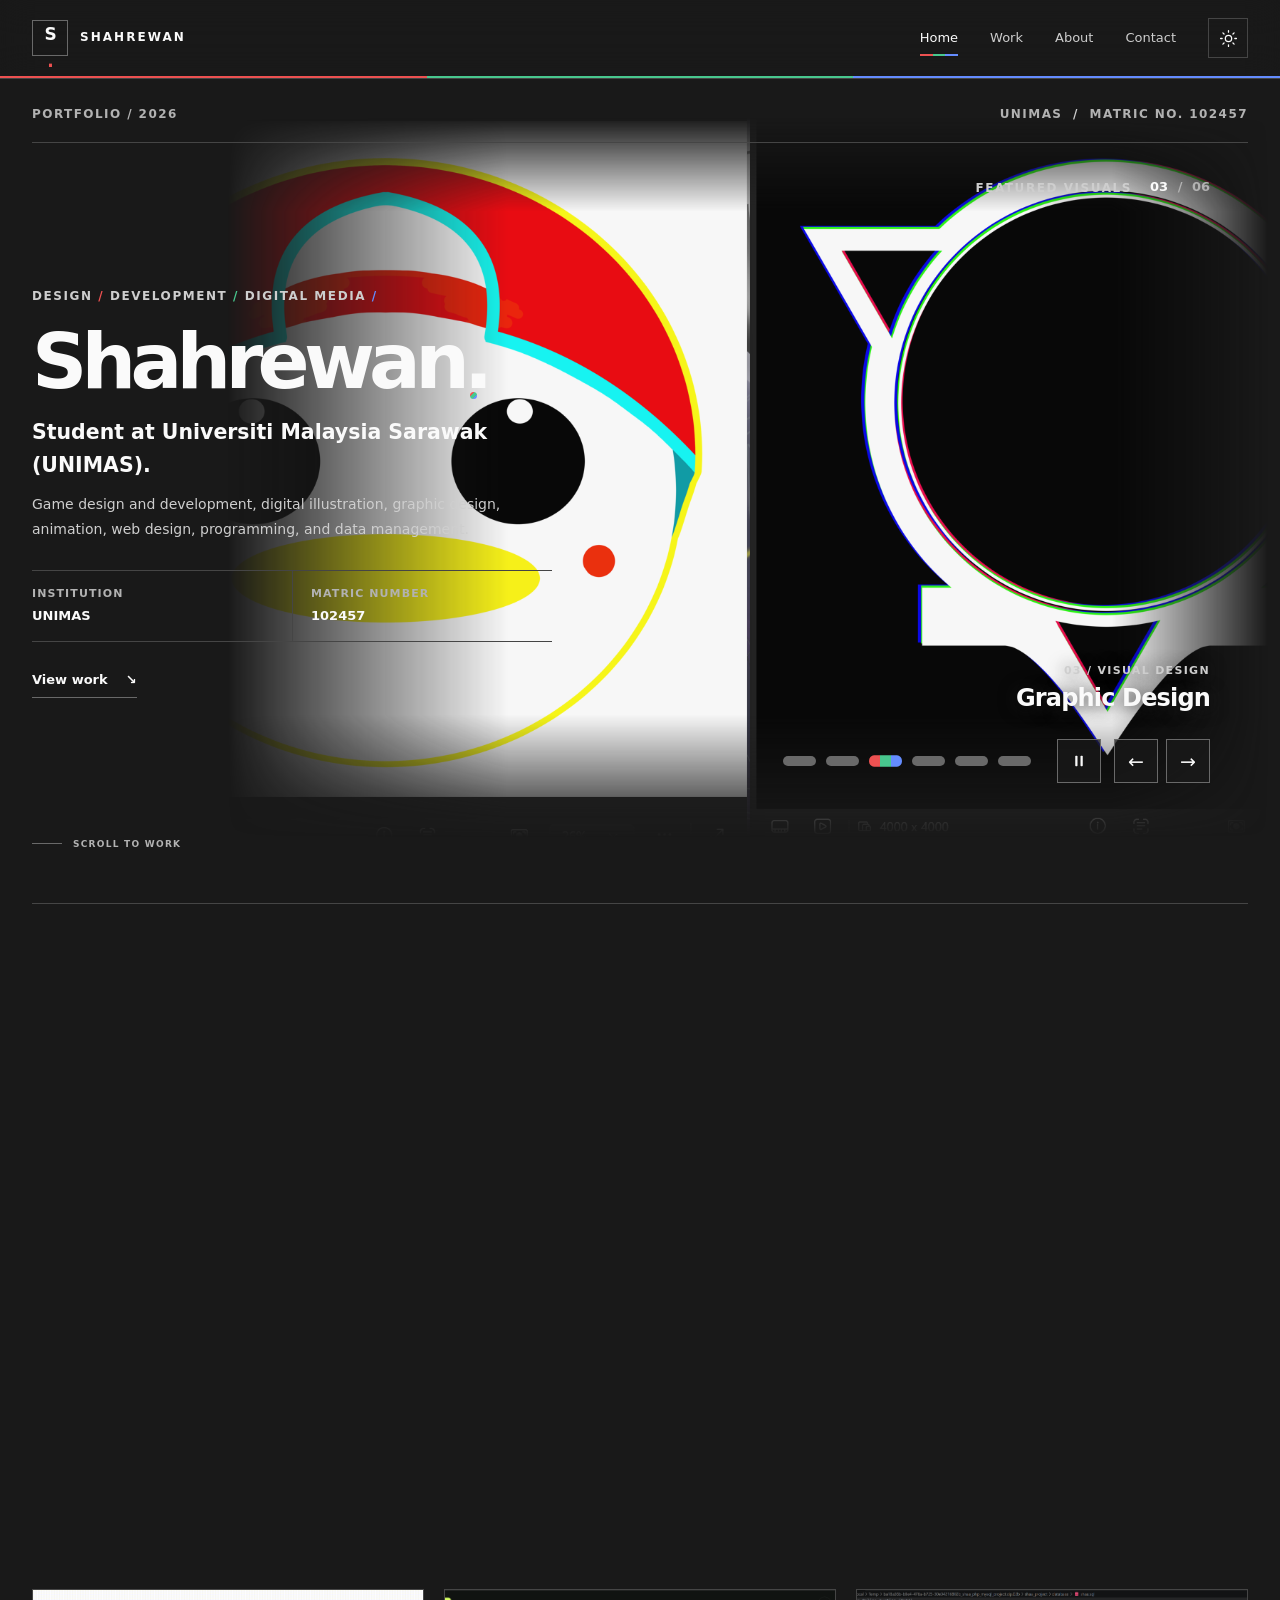
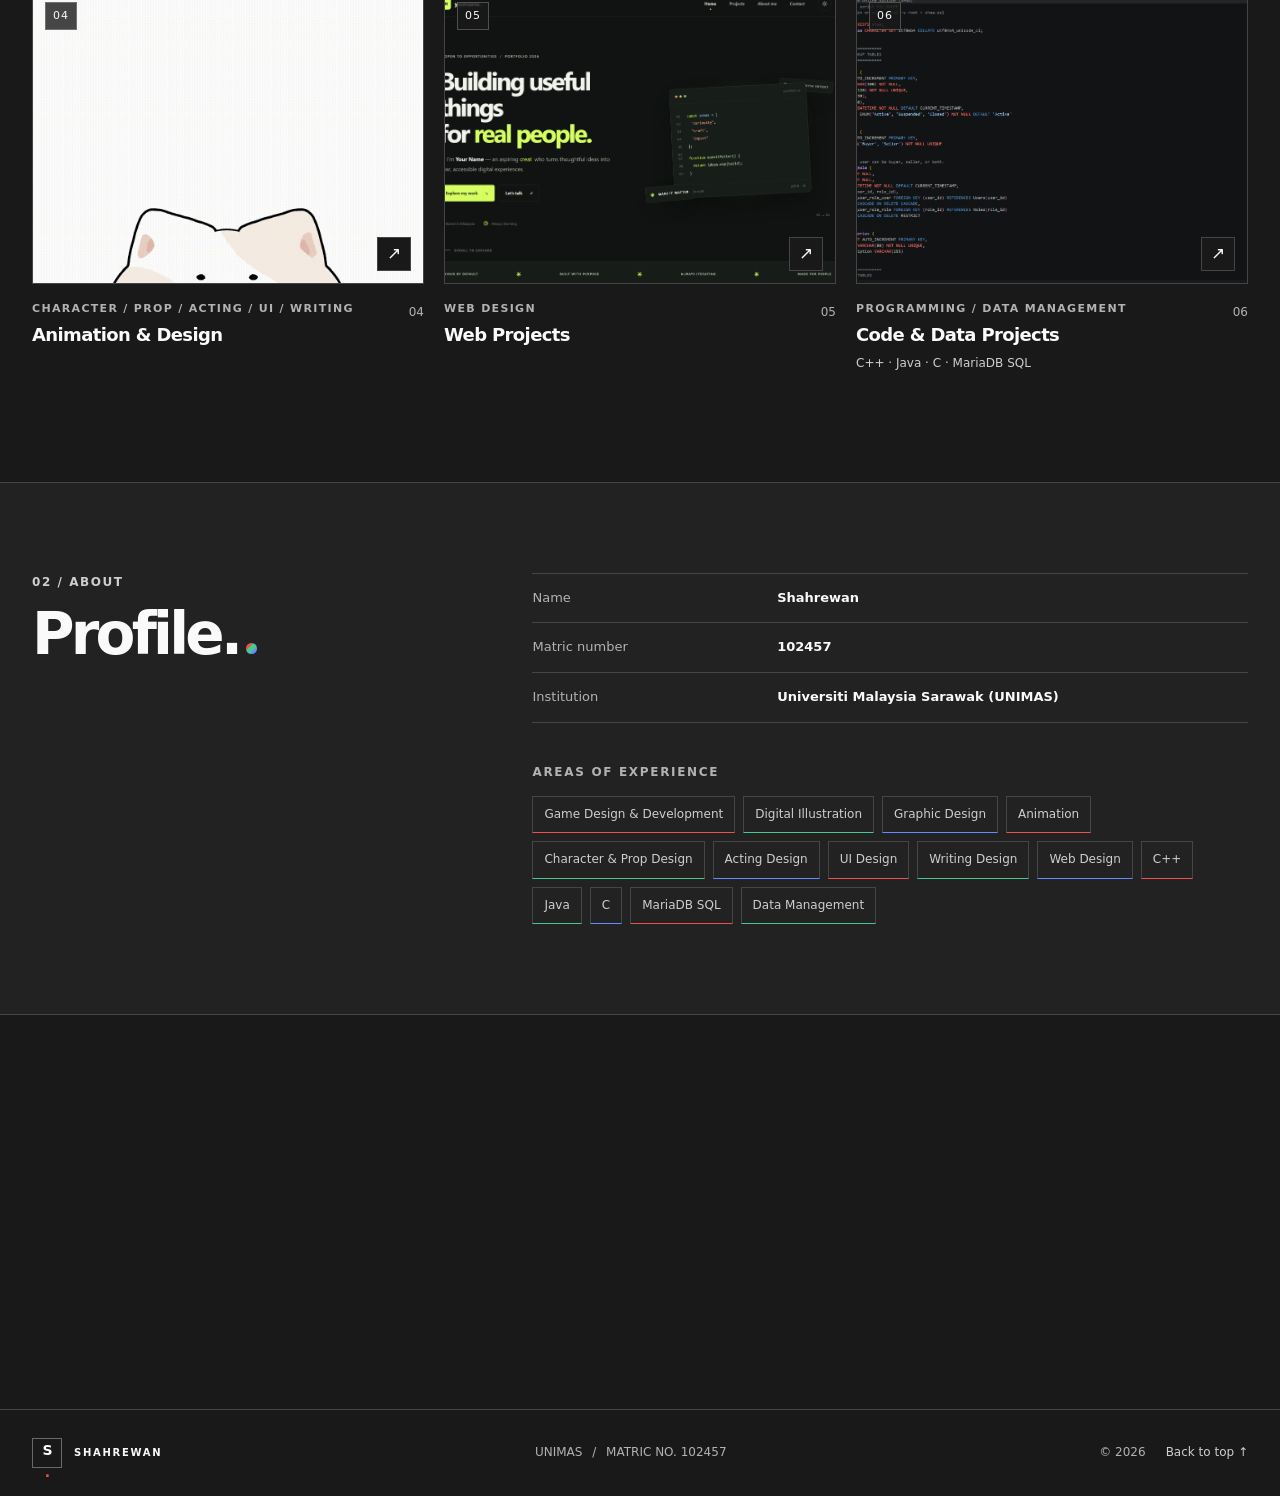
==== commit d0c56a3b: "Update index.html" ====
--- a/index.html
+++ b/index.html
@@ -65,27 +65,27 @@
 
           <div class="showcase-viewport" id="showcase-viewport">
             <article class="showcase-slide is-active" data-slide="0" aria-label="1 of 6: Game Design and Development">
-              <img src="assets/work/work-01-game-development.svg" alt="Placeholder image for game design and development work" fetchpriority="high">
+              <img src="assets/work/work-01-game-development.png" alt="Placeholder image for game design and development work" fetchpriority="high">
               
             </article>
             <article class="showcase-slide" data-slide="1" aria-label="2 of 6: Digital Illustration">
-              <img src="assets/work/work-02-illustration.svg" alt="Placeholder image for digital illustration work">
+              <img src="assets/work/work-02-illustration.png" alt="Placeholder image for digital illustration work">
               
             </article>
             <article class="showcase-slide" data-slide="2" aria-label="3 of 6: Graphic Design">
-              <img src="assets/work/work-03-graphic-design.svg" alt="Placeholder image for graphic design work">
+              <img src="assets/work/work-03-graphic-design.png" alt="Placeholder image for graphic design work">
               
             </article>
             <article class="showcase-slide" data-slide="3" aria-label="4 of 6: Animation">
-              <img src="assets/work/work-04-animation.svg" alt="Placeholder image for character, prop, acting, UI, and writing animation designs">
+              <img src="assets/work/work-04-animation.gif" alt="Placeholder image for character, prop, acting, UI, and writing animation designs">
               
             </article>
             <article class="showcase-slide" data-slide="4" aria-label="5 of 6: Web Design">
-              <img src="assets/work/work-05-web-design.svg" alt="Placeholder image for web design work">
+              <img src="assets/work/work-05-web-design.png" alt="Placeholder image for web design work">
               
             </article>
             <article class="showcase-slide" data-slide="5" aria-label="6 of 6: Programming and Data">
-              <img src="assets/work/work-06-code-data.svg" alt="Placeholder image for programming and data management work">
+              <img src="assets/work/work-06-code-data.png" alt="Placeholder image for programming and data management work">
               
             </article>
           </div>
@@ -125,7 +125,7 @@
           <p class="eyebrow">01 / WORK</p>
           <h2 id="work-title">Portfolio <span class="headline-accent">categories.</span></h2>
         </div>
-        <p class="section-note">Replace each placeholder image with an example of your work.</p>
+        <p class="section-note">.</p>
       </div>
 
       <div class="project-toolbar reveal">
@@ -143,7 +143,7 @@
       <div class="project-grid" id="project-grid">
         <article class="project-card reveal" data-category="game">
           <a class="project-image" href="#contact" aria-label="Contact Shahrewan about game design and development">
-            <img src="assets/work/work-01-game-development.svg" alt="Placeholder for a game design or development work sample" loading="lazy">
+            <img src="assets/work/work-01-game-development.png" alt="Placeholder for a game design or development work sample" loading="lazy">
             <span class="image-index">01</span><span class="image-action" aria-hidden="true">↗</span>
           </a>
           <div class="project-info"><div><p class="project-type">GAME DESIGN &amp; DEVELOPMENT</p><h3>Game Projects</h3></div><span class="project-number">01</span></div>
@@ -151,7 +151,7 @@
 
         <article class="project-card reveal" data-category="visual">
           <a class="project-image" href="#contact" aria-label="Contact Shahrewan about digital illustration">
-            <img src="assets/work/work-02-illustration.svg" alt="Placeholder for a digital illustration work sample" loading="lazy">
+            <img src="assets/work/work-02-illustration.png" alt="Placeholder for a digital illustration work sample" loading="lazy">
             <span class="image-index">02</span><span class="image-action" aria-hidden="true">↗</span>
           </a>
           <div class="project-info"><div><p class="project-type">DIGITAL ART</p><h3>Digital Illustration</h3></div><span class="project-number">02</span></div>
@@ -159,7 +159,7 @@
 
         <article class="project-card reveal" data-category="visual">
           <a class="project-image" href="#contact" aria-label="Contact Shahrewan about graphic design">
-            <img src="assets/work/work-03-graphic-design.svg" alt="Placeholder for a graphic design work sample" loading="lazy">
+            <img src="assets/work/work-03-graphic-design.png" alt="Placeholder for a graphic design work sample" loading="lazy">
             <span class="image-index">03</span><span class="image-action" aria-hidden="true">↗</span>
           </a>
           <div class="project-info"><div><p class="project-type">VISUAL DESIGN</p><h3>Graphic Design</h3></div><span class="project-number">03</span></div>
@@ -167,7 +167,7 @@
 
         <article class="project-card reveal" data-category="animation">
           <a class="project-image" href="#contact" aria-label="Contact Shahrewan about animation design">
-            <img src="assets/work/work-04-animation.svg" alt="Placeholder for character, prop, acting, UI, or writing design work" loading="lazy">
+            <img src="assets/work/work-04-animation.gif" alt="Placeholder for character, prop, acting, UI, or writing design work" loading="lazy">
             <span class="image-index">04</span><span class="image-action" aria-hidden="true">↗</span>
           </a>
           <div class="project-info"><div><p class="project-type">CHARACTER / PROP / ACTING / UI / WRITING</p><h3>Animation &amp; Design</h3></div><span class="project-number">04</span></div>
@@ -175,7 +175,7 @@
 
         <article class="project-card reveal" data-category="web">
           <a class="project-image" href="#contact" aria-label="Contact Shahrewan about web design">
-            <img src="assets/work/work-05-web-design.svg" alt="Placeholder for a web design work sample" loading="lazy">
+            <img src="assets/work/work-05-web-design.png" alt="Placeholder for a web design work sample" loading="lazy">
             <span class="image-index">05</span><span class="image-action" aria-hidden="true">↗</span>
           </a>
           <div class="project-info"><div><p class="project-type">WEB DESIGN</p><h3>Web Projects</h3></div><span class="project-number">05</span></div>
@@ -183,7 +183,7 @@
 
         <article class="project-card reveal" data-category="code">
           <a class="project-image" href="#contact" aria-label="Contact Shahrewan about programming and data management">
-            <img src="assets/work/work-06-code-data.svg" alt="Placeholder for code or database work sample" loading="lazy">
+            <img src="assets/work/work-06-code-data.png" alt="Placeholder for code or database work sample" loading="lazy">
             <span class="image-index">06</span><span class="image-action" aria-hidden="true">↗</span>
           </a>
           <div class="project-info"><div><p class="project-type">PROGRAMMING / DATA MANAGEMENT</p><h3>Code &amp; Data Projects</h3><p class="project-detail">C++ · Java · C · MariaDB SQL</p></div><span class="project-number">06</span></div>
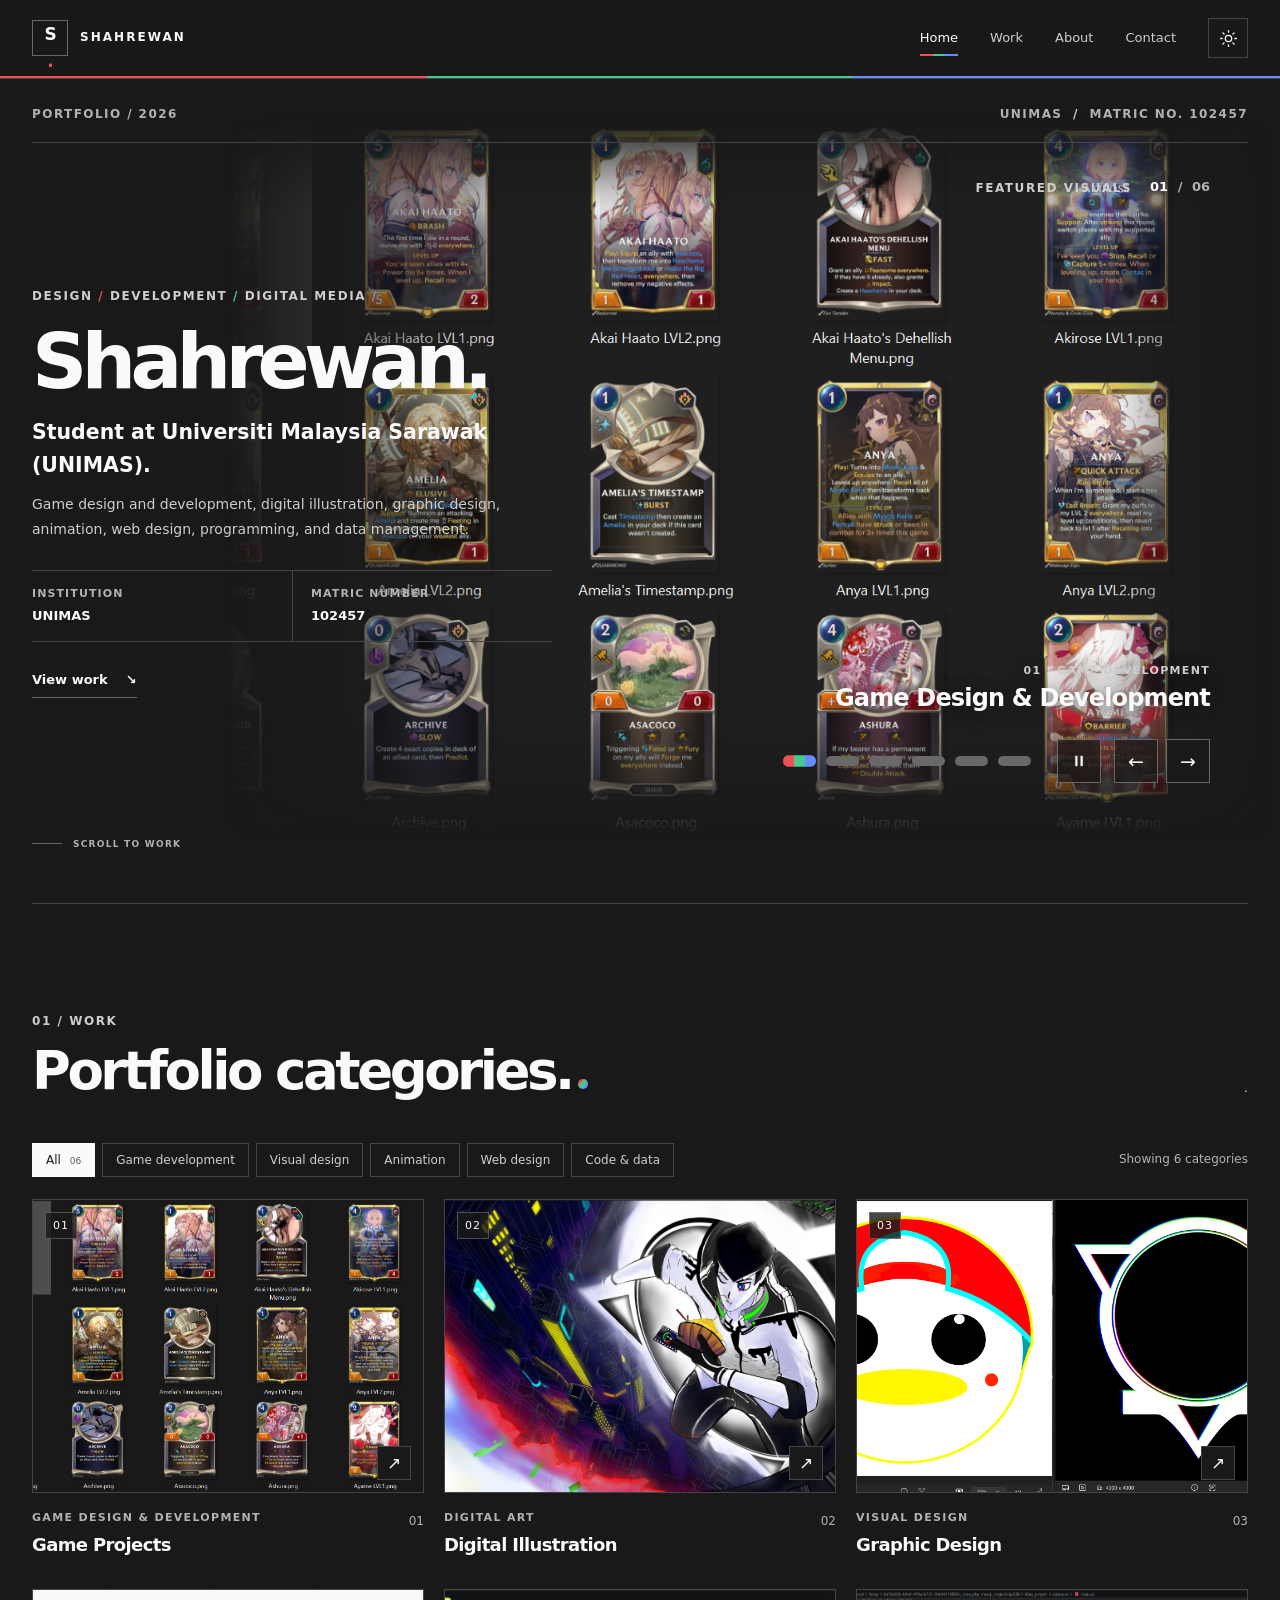
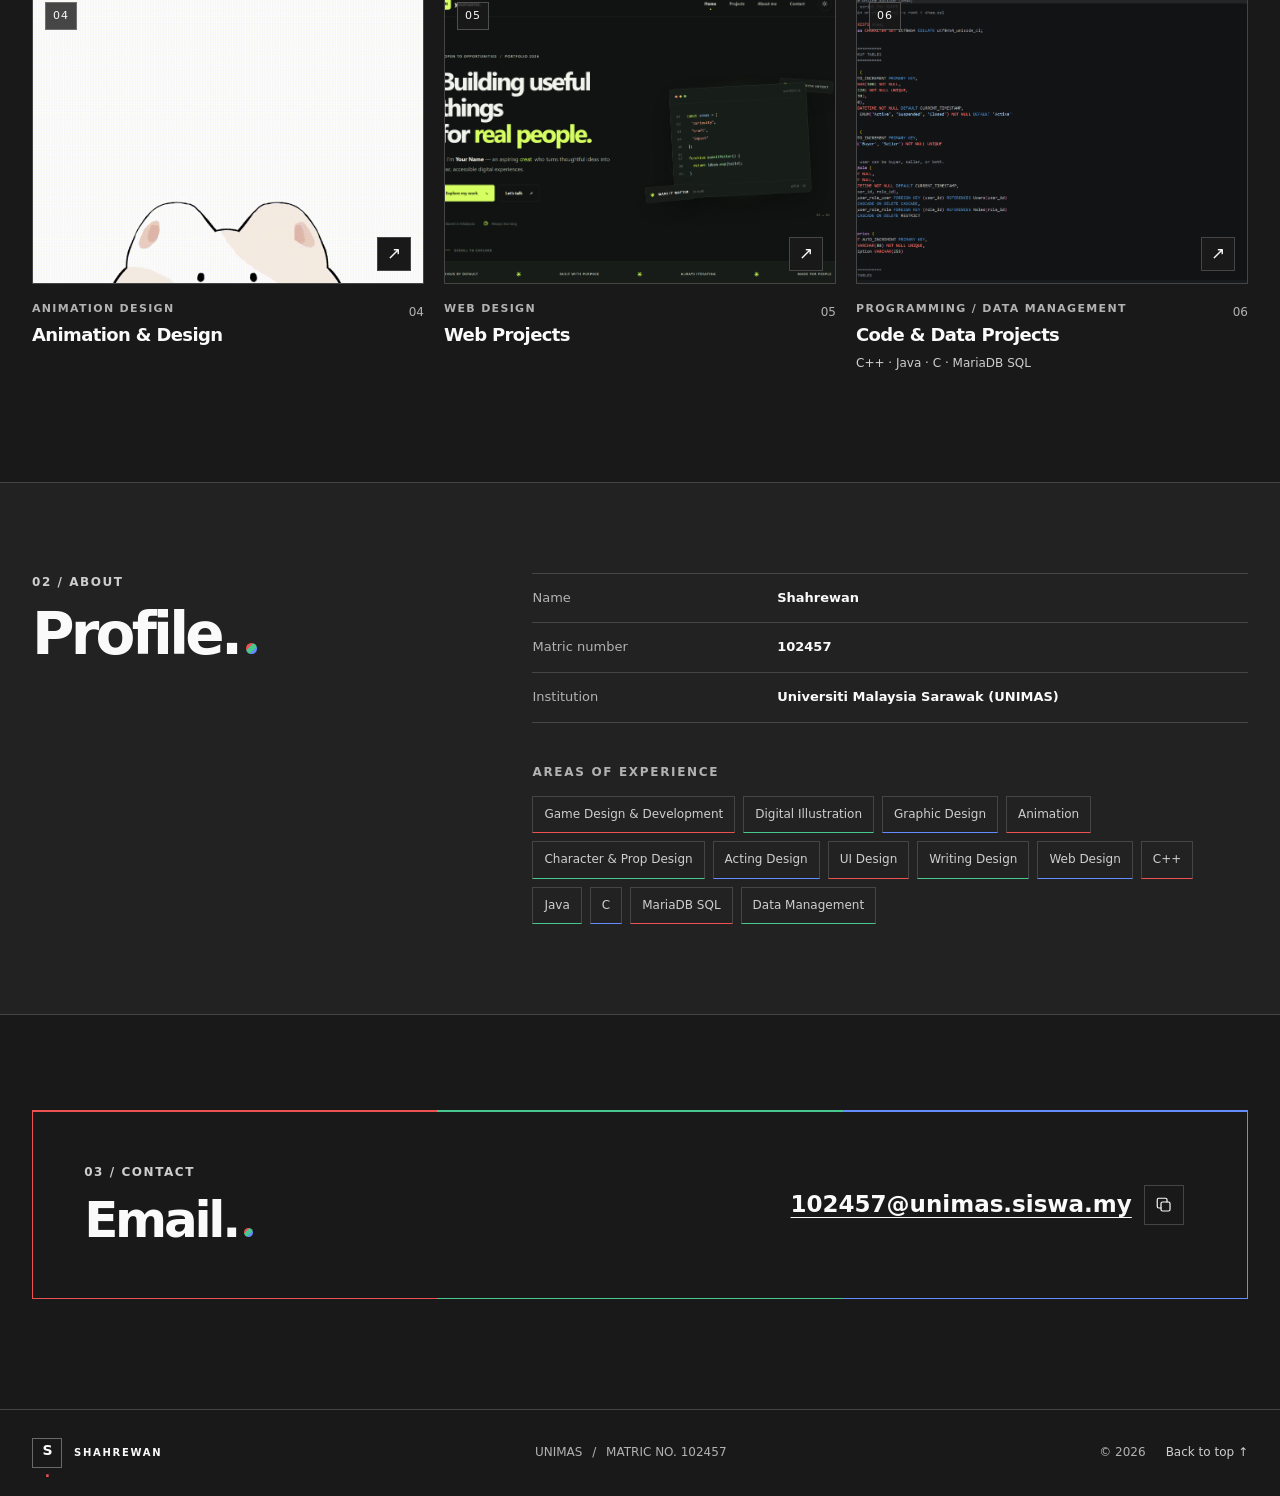
==== commit d20c7a4b: "Refine alt text for animation design images Updated alt text for animation images to improve accessi" ====
--- a/index.html
+++ b/index.html
@@ -77,7 +77,7 @@
               
             </article>
             <article class="showcase-slide" data-slide="3" aria-label="4 of 6: Animation">
-              <img src="assets/work/work-04-animation.gif" alt="Placeholder image for character, prop, acting, UI, and writing animation designs">
+              <img src="assets/work/work-04-animation.gif" alt="Placeholder image for animation designs">
               
             </article>
             <article class="showcase-slide" data-slide="4" aria-label="5 of 6: Web Design">
@@ -167,10 +167,10 @@
 
         <article class="project-card reveal" data-category="animation">
           <a class="project-image" href="#contact" aria-label="Contact Shahrewan about animation design">
-            <img src="assets/work/work-04-animation.gif" alt="Placeholder for character, prop, acting, UI, or writing design work" loading="lazy">
+            <img src="assets/work/work-04-animation.gif" alt="Placeholder for animation design work" loading="lazy">
             <span class="image-index">04</span><span class="image-action" aria-hidden="true">↗</span>
           </a>
-          <div class="project-info"><div><p class="project-type">CHARACTER / PROP / ACTING / UI / WRITING</p><h3>Animation &amp; Design</h3></div><span class="project-number">04</span></div>
+          <div class="project-info"><div><p class="project-type">ANIMATION DESIGN</p><h3>Animation &amp; Design</h3></div><span class="project-number">04</span></div>
         </article>
 
         <article class="project-card reveal" data-category="web">
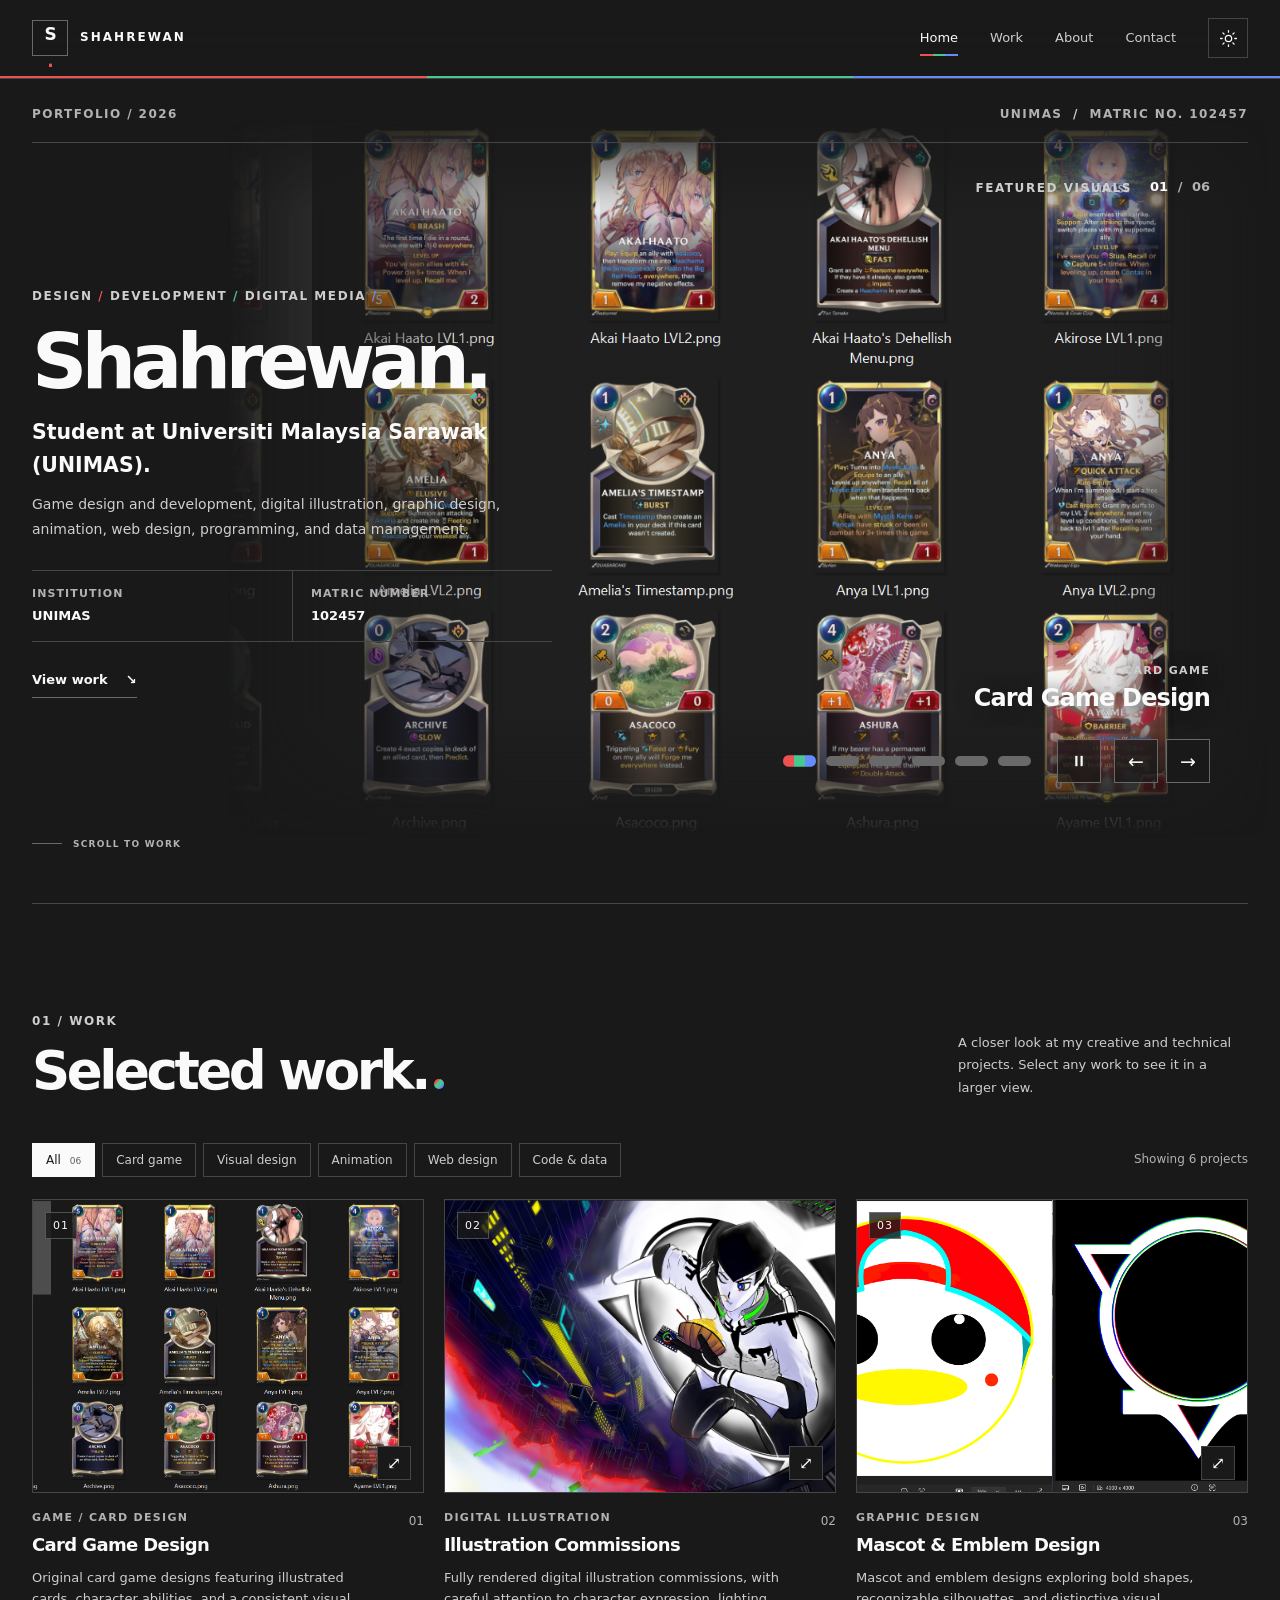
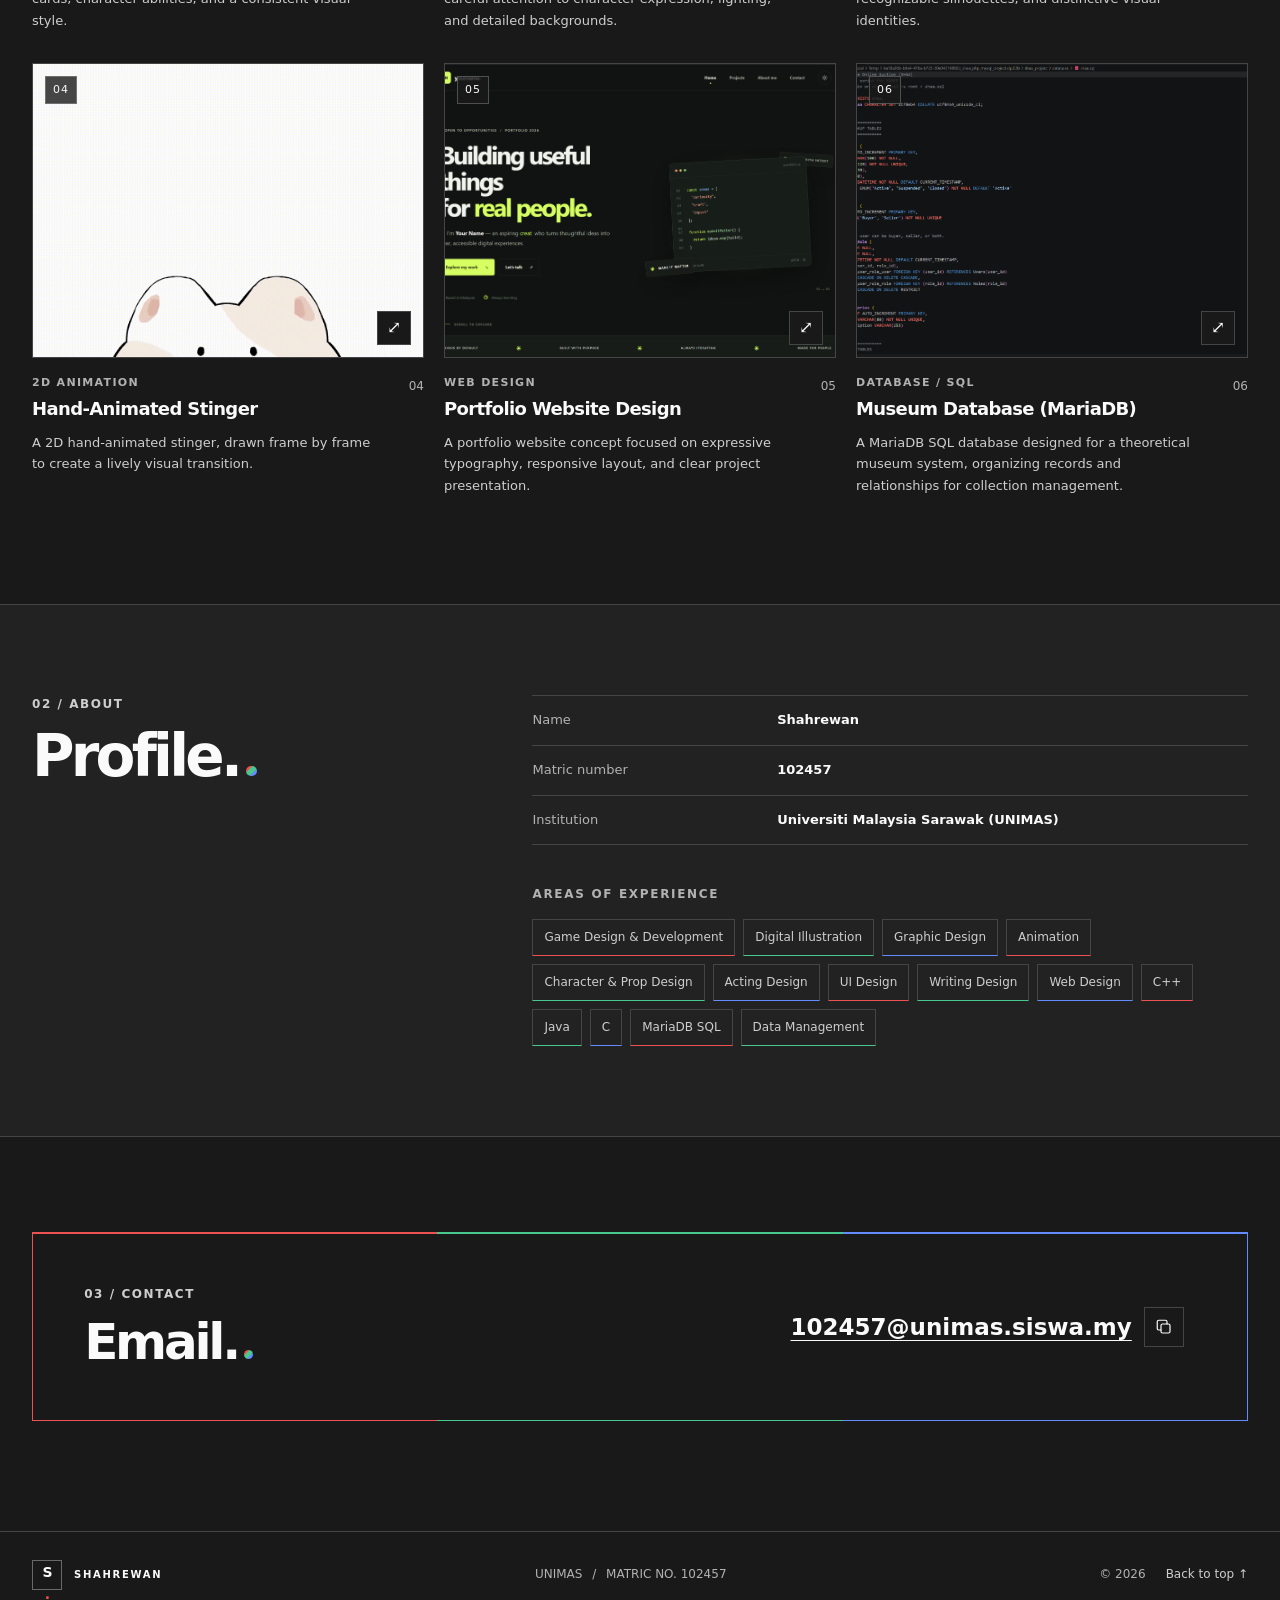
==== commit b34f4e35: "Add files via upload" ====
--- a/index.html
+++ b/index.html
@@ -64,35 +64,35 @@
           </div>
 
           <div class="showcase-viewport" id="showcase-viewport">
-            <article class="showcase-slide is-active" data-slide="0" aria-label="1 of 6: Game Design and Development">
-              <img src="assets/work/work-01-game-development.png" alt="Placeholder image for game design and development work" fetchpriority="high">
-              
-            </article>
-            <article class="showcase-slide" data-slide="1" aria-label="2 of 6: Digital Illustration">
-              <img src="assets/work/work-02-illustration.png" alt="Placeholder image for digital illustration work">
-              
-            </article>
-            <article class="showcase-slide" data-slide="2" aria-label="3 of 6: Graphic Design">
-              <img src="assets/work/work-03-graphic-design.png" alt="Placeholder image for graphic design work">
-              
-            </article>
-            <article class="showcase-slide" data-slide="3" aria-label="4 of 6: Animation">
-              <img src="assets/work/work-04-animation.gif" alt="Placeholder image for animation designs">
-              
-            </article>
-            <article class="showcase-slide" data-slide="4" aria-label="5 of 6: Web Design">
-              <img src="assets/work/work-05-web-design.png" alt="Placeholder image for web design work">
-              
-            </article>
-            <article class="showcase-slide" data-slide="5" aria-label="6 of 6: Programming and Data">
-              <img src="assets/work/work-06-code-data.png" alt="Placeholder image for programming and data management work">
+            <article class="showcase-slide is-active" data-slide="0" aria-label="1 of 6: Card Game Design">
+              <img src="assets/work/work-01-game-development.png" alt="Collection of illustrated character and ability cards from an original card game design" fetchpriority="high">
+              
+            </article>
+            <article class="showcase-slide" data-slide="1" aria-label="2 of 6: Illustration Commissions">
+              <img src="assets/work/work-02-illustration.png" alt="Fully rendered character illustration in a colorful futuristic city environment">
+              
+            </article>
+            <article class="showcase-slide" data-slide="2" aria-label="3 of 6: Mascot and Emblem Design">
+              <img src="assets/work/work-03-graphic-design.png" alt="Side-by-side samples of a stylized mascot face and a geometric emblem">
+              
+            </article>
+            <article class="showcase-slide" data-slide="3" aria-label="4 of 6: Hand-Animated Stinger">
+              <img src="assets/work/work-04-animation.gif" alt="Animated 2D stinger sequence, presented as a moving GIF">
+              
+            </article>
+            <article class="showcase-slide" data-slide="4" aria-label="5 of 6: Portfolio Website Design">
+              <img src="assets/work/work-05-web-design.png" alt="Dark portfolio website mockup with bold typographic hero and neon-green accents">
+              
+            </article>
+            <article class="showcase-slide" data-slide="5" aria-label="6 of 6: Museum Database">
+              <img src="assets/work/work-06-code-data.png" alt="Code editor showing SQL database definitions and table structures">
               
             </article>
           </div>
 
           <div class="showcase-meta" aria-hidden="true">
-            <span class="showcase-meta-kicker" id="slide-category">01 / GAME DEVELOPMENT</span>
-            <span class="showcase-meta-title" id="slide-title">Game Design &amp; Development</span>
+            <span class="showcase-meta-kicker" id="slide-category">01 / CARD GAME DESIGN</span>
+            <span class="showcase-meta-title" id="slide-title">Card Game Design</span>
           </div>
 
           <div class="showcase-controls">
@@ -113,7 +113,7 @@
               <button class="slide-arrow" type="button" data-slide-step="1" aria-label="Next slide">→</button>
             </div>
           </div>
-          <p class="sr-only" id="slide-status" aria-live="off">Slide 1 of 6: Game Design and Development</p>
+          <p class="sr-only" id="slide-status" aria-live="off">Slide 1 of 6: Card Game Design</p>
         </section>
       </div>
       <a class="scroll-cue" href="#work"><span class="scroll-line"></span> SCROLL TO WORK</a>
@@ -123,73 +123,156 @@
       <div class="section-heading reveal">
         <div>
           <p class="eyebrow">01 / WORK</p>
-          <h2 id="work-title">Portfolio <span class="headline-accent">categories.</span></h2>
-        </div>
-        <p class="section-note">.</p>
+          <h2 id="work-title">Selected <span class="headline-accent">work.</span></h2>
+        </div>
+        <p class="section-note">A closer look at my creative and technical projects. Select any work to see it in a larger view.</p>
       </div>
 
       <div class="project-toolbar reveal">
         <div class="filter-group" role="group" aria-label="Filter work by category">
           <button class="filter-button active" type="button" data-filter="all" aria-pressed="true">All <span>06</span></button>
-          <button class="filter-button" type="button" data-filter="game" aria-pressed="false">Game development</button>
+          <button class="filter-button" type="button" data-filter="game" aria-pressed="false">Card game</button>
           <button class="filter-button" type="button" data-filter="visual" aria-pressed="false">Visual design</button>
           <button class="filter-button" type="button" data-filter="animation" aria-pressed="false">Animation</button>
           <button class="filter-button" type="button" data-filter="web" aria-pressed="false">Web design</button>
           <button class="filter-button" type="button" data-filter="code" aria-pressed="false">Code &amp; data</button>
         </div>
-        <p class="project-count" id="project-count" aria-live="polite">Showing 6 categories</p>
+        <p class="project-count" id="project-count" aria-live="polite">Showing 6 projects</p>
       </div>
 
       <div class="project-grid" id="project-grid">
         <article class="project-card reveal" data-category="game">
-          <a class="project-image" href="#contact" aria-label="Contact Shahrewan about game design and development">
-            <img src="assets/work/work-01-game-development.png" alt="Placeholder for a game design or development work sample" loading="lazy">
-            <span class="image-index">01</span><span class="image-action" aria-hidden="true">↗</span>
-          </a>
-          <div class="project-info"><div><p class="project-type">GAME DESIGN &amp; DEVELOPMENT</p><h3>Game Projects</h3></div><span class="project-number">01</span></div>
+          <a class="project-open" href="assets/work/work-01-game-development.png" data-project-open="0" aria-haspopup="dialog" aria-label="Enlarge Card Game Design">
+            <div class="project-image">
+              <img src="assets/work/work-01-game-development.png" alt="Collection of illustrated character and ability cards from an original card game design" loading="lazy">
+              <span class="image-index">01</span><span class="image-action" aria-hidden="true">⤢</span>
+            </div>
+            <div class="project-info">
+              <div>
+                <p class="project-type">GAME / CARD DESIGN</p>
+                <h3>Card Game Design</h3>
+                <p class="project-description">Original card game designs featuring illustrated cards, character abilities, and a consistent visual style.</p>
+              </div>
+              <span class="project-number">01</span>
+            </div>
+          </a>
         </article>
 
         <article class="project-card reveal" data-category="visual">
-          <a class="project-image" href="#contact" aria-label="Contact Shahrewan about digital illustration">
-            <img src="assets/work/work-02-illustration.png" alt="Placeholder for a digital illustration work sample" loading="lazy">
-            <span class="image-index">02</span><span class="image-action" aria-hidden="true">↗</span>
-          </a>
-          <div class="project-info"><div><p class="project-type">DIGITAL ART</p><h3>Digital Illustration</h3></div><span class="project-number">02</span></div>
+          <a class="project-open" href="assets/work/work-02-illustration.png" data-project-open="1" aria-haspopup="dialog" aria-label="Enlarge Illustration Commissions">
+            <div class="project-image">
+              <img src="assets/work/work-02-illustration.png" alt="Fully rendered character illustration in a colorful futuristic city environment" loading="lazy">
+              <span class="image-index">02</span><span class="image-action" aria-hidden="true">⤢</span>
+            </div>
+            <div class="project-info">
+              <div>
+                <p class="project-type">DIGITAL ILLUSTRATION</p>
+                <h3>Illustration Commissions</h3>
+                <p class="project-description">Fully rendered digital illustration commissions, with careful attention to character expression, lighting, and detailed backgrounds.</p>
+              </div>
+              <span class="project-number">02</span>
+            </div>
+          </a>
         </article>
 
         <article class="project-card reveal" data-category="visual">
-          <a class="project-image" href="#contact" aria-label="Contact Shahrewan about graphic design">
-            <img src="assets/work/work-03-graphic-design.png" alt="Placeholder for a graphic design work sample" loading="lazy">
-            <span class="image-index">03</span><span class="image-action" aria-hidden="true">↗</span>
-          </a>
-          <div class="project-info"><div><p class="project-type">VISUAL DESIGN</p><h3>Graphic Design</h3></div><span class="project-number">03</span></div>
+          <a class="project-open" href="assets/work/work-03-graphic-design.png" data-project-open="2" aria-haspopup="dialog" aria-label="Enlarge Mascot &amp; Emblem Design">
+            <div class="project-image">
+              <img src="assets/work/work-03-graphic-design.png" alt="Side-by-side samples of a stylized mascot face and a geometric emblem" loading="lazy">
+              <span class="image-index">03</span><span class="image-action" aria-hidden="true">⤢</span>
+            </div>
+            <div class="project-info">
+              <div>
+                <p class="project-type">GRAPHIC DESIGN</p>
+                <h3>Mascot &amp; Emblem Design</h3>
+                <p class="project-description">Mascot and emblem designs exploring bold shapes, recognizable silhouettes, and distinctive visual identities.</p>
+              </div>
+              <span class="project-number">03</span>
+            </div>
+          </a>
         </article>
 
         <article class="project-card reveal" data-category="animation">
-          <a class="project-image" href="#contact" aria-label="Contact Shahrewan about animation design">
-            <img src="assets/work/work-04-animation.gif" alt="Placeholder for animation design work" loading="lazy">
-            <span class="image-index">04</span><span class="image-action" aria-hidden="true">↗</span>
-          </a>
-          <div class="project-info"><div><p class="project-type">ANIMATION DESIGN</p><h3>Animation &amp; Design</h3></div><span class="project-number">04</span></div>
+          <a class="project-open" href="assets/work/work-04-animation.gif" data-project-open="3" aria-haspopup="dialog" aria-label="Enlarge Hand-Animated Stinger">
+            <div class="project-image">
+              <img src="assets/work/work-04-animation.gif" alt="Animated 2D stinger sequence, presented as a moving GIF" loading="lazy">
+              <span class="image-index">04</span><span class="image-action" aria-hidden="true">⤢</span>
+            </div>
+            <div class="project-info">
+              <div>
+                <p class="project-type">2D ANIMATION</p>
+                <h3>Hand-Animated Stinger</h3>
+                <p class="project-description">A 2D hand-animated stinger, drawn frame by frame to create a lively visual transition.</p>
+              </div>
+              <span class="project-number">04</span>
+            </div>
+          </a>
         </article>
 
         <article class="project-card reveal" data-category="web">
-          <a class="project-image" href="#contact" aria-label="Contact Shahrewan about web design">
-            <img src="assets/work/work-05-web-design.png" alt="Placeholder for a web design work sample" loading="lazy">
-            <span class="image-index">05</span><span class="image-action" aria-hidden="true">↗</span>
-          </a>
-          <div class="project-info"><div><p class="project-type">WEB DESIGN</p><h3>Web Projects</h3></div><span class="project-number">05</span></div>
+          <a class="project-open" href="assets/work/work-05-web-design.png" data-project-open="4" aria-haspopup="dialog" aria-label="Enlarge Portfolio Website Design">
+            <div class="project-image">
+              <img src="assets/work/work-05-web-design.png" alt="Dark portfolio website mockup with bold typographic hero and neon-green accents" loading="lazy">
+              <span class="image-index">05</span><span class="image-action" aria-hidden="true">⤢</span>
+            </div>
+            <div class="project-info">
+              <div>
+                <p class="project-type">WEB DESIGN</p>
+                <h3>Portfolio Website Design</h3>
+                <p class="project-description">A portfolio website concept focused on expressive typography, responsive layout, and clear project presentation.</p>
+              </div>
+              <span class="project-number">05</span>
+            </div>
+          </a>
         </article>
 
         <article class="project-card reveal" data-category="code">
-          <a class="project-image" href="#contact" aria-label="Contact Shahrewan about programming and data management">
-            <img src="assets/work/work-06-code-data.png" alt="Placeholder for code or database work sample" loading="lazy">
-            <span class="image-index">06</span><span class="image-action" aria-hidden="true">↗</span>
-          </a>
-          <div class="project-info"><div><p class="project-type">PROGRAMMING / DATA MANAGEMENT</p><h3>Code &amp; Data Projects</h3><p class="project-detail">C++ · Java · C · MariaDB SQL</p></div><span class="project-number">06</span></div>
+          <a class="project-open" href="assets/work/work-06-code-data.png" data-project-open="5" aria-haspopup="dialog" aria-label="Enlarge Museum Database (MariaDB)">
+            <div class="project-image">
+              <img src="assets/work/work-06-code-data.png" alt="Code editor showing SQL database definitions and table structures" loading="lazy">
+              <span class="image-index">06</span><span class="image-action" aria-hidden="true">⤢</span>
+            </div>
+            <div class="project-info">
+              <div>
+                <p class="project-type">DATABASE / SQL</p>
+                <h3>Museum Database (MariaDB)</h3>
+                <p class="project-description">A MariaDB SQL database designed for a theoretical museum system, organizing records and relationships for collection management.</p>
+              </div>
+              <span class="project-number">06</span>
+            </div>
+          </a>
         </article>
       </div>
     </section>
+
+
+    <!-- The images use their original, full-resolution files in this accessible viewer. -->
+    <dialog class="project-lightbox" id="project-lightbox" aria-labelledby="lightbox-title" aria-describedby="lightbox-description">
+      <div class="lightbox-shell">
+        <div class="lightbox-header">
+          <p class="lightbox-eyebrow">PROJECT VIEWER <span aria-hidden="true">/</span> <span id="lightbox-counter" aria-live="polite">01 / 06</span></p>
+          <button class="lightbox-close" id="lightbox-close" type="button" aria-label="Close enlarged project view">✕</button>
+        </div>
+        <div class="lightbox-content">
+          <div class="lightbox-media">
+            <img id="lightbox-image" src="" alt="">
+          </div>
+          <div class="lightbox-info">
+            <p class="project-type" id="lightbox-type"></p>
+            <h2 id="lightbox-title">Project preview</h2>
+            <p id="lightbox-description"></p>
+            <a class="lightbox-original" id="lightbox-original" href="#" target="_blank" rel="noopener noreferrer">Open original file <span aria-hidden="true">↗</span></a>
+          </div>
+        </div>
+        <div class="lightbox-footer">
+          <span>ESC TO CLOSE <span aria-hidden="true">·</span> ← → TO BROWSE</span>
+          <div class="lightbox-navigation">
+            <button id="lightbox-prev" type="button" aria-label="Previous project">← <span>Previous</span></button>
+            <button id="lightbox-next" type="button" aria-label="Next project"><span>Next</span> →</button>
+          </div>
+        </div>
+      </div>
+    </dialog>
 
     <section class="about-section" id="about" aria-labelledby="about-title">
       <div class="shell about-layout">
--- a/styles.css
+++ b/styles.css
@@ -175,20 +175,79 @@
 .project-count { flex: 0 0 auto; margin: 0; color: var(--faint); font-size: 12px; }
 .project-grid { display: grid; grid-template-columns: repeat(3, minmax(0, 1fr)); gap: 32px 20px; }
 .project-card { min-width: 0; }
+.project-open { display: block; height: 100%; color: inherit; text-decoration: none; }
 .project-card[hidden] { display: none; }
 .project-image { position: relative; display: block; overflow: hidden; background: var(--surface); border: 1px solid var(--line); text-decoration: none; }
 .project-image > img { width: 100%; aspect-ratio: 4 / 3; object-fit: cover; transition: transform .5s var(--ease), filter .3s ease; }
-.project-image:hover > img { transform: scale(1.025); }
+.project-open:hover .project-image > img, .project-open:focus-visible .project-image > img { transform: scale(1.035); }
+.project-open:hover .project-image, .project-open:focus-visible .project-image { border-color: var(--line-strong); }
 .project-image.is-missing-image { aspect-ratio: 4 / 3; background: radial-gradient(circle at 70% 28%, var(--surface-soft), var(--surface) 68%); }
 .project-image.is-missing-image::before { content: "IMAGE PLACEHOLDER"; position: absolute; inset: 0; display: grid; place-items: center; font-size: 11px; letter-spacing: .14em; font-weight: 750; color: var(--faint); }
 .image-index { position: absolute; top: 12px; left: 12px; padding: 4px 7px; border: 1px solid color-mix(in srgb, var(--text) 24%, transparent); background: color-mix(in srgb, var(--bg) 80%, transparent); color: var(--text); font-size: 11px; letter-spacing: .09em; }
 .image-action { position: absolute; right: 12px; bottom: 12px; display: grid; place-items: center; width: 34px; height: 34px; border: 1px solid var(--line); background: var(--bg); font-size: 17px; transition: background .2s ease, color .2s ease; }
-.project-image:hover .image-action { background: var(--text); color: var(--bg); }
+.project-open:hover .image-action, .project-open:focus-visible .image-action { background: var(--text); color: var(--bg); }
 .project-info { display: flex; justify-content: space-between; gap: 14px; align-items: flex-start; padding-top: 16px; }
 .project-type { margin-bottom: 6px; color: var(--faint); font-size: 11px; font-weight: 800; letter-spacing: .12em; line-height: 1.6; }
 .project-info h3 { margin: 0; font-size: 18px; font-weight: 650; letter-spacing: -.035em; line-height: 1.35; }
+.project-open:hover h3 { text-decoration: underline; text-decoration-color: var(--line-strong); text-underline-offset: 4px; }
+.project-description { max-width: 340px; margin: 10px 0 0; color: var(--muted); font-size: 13px; line-height: 1.65; }
 .project-detail { margin: 7px 0 0; color: var(--muted); font-size: 12px; }
 .project-number { padding-top: 3px; color: var(--faint); font-size: 12px; font-variant-numeric: tabular-nums; }
+
+
+/* Enlarged artwork viewer: true-size source, responsive containment, original-file link. */
+body.dialog-open { overflow: hidden; }
+.project-lightbox {
+  width: min(1180px, calc(100% - 56px));
+  max-width: none;
+  max-height: calc(100dvh - 48px);
+  padding: 0;
+  overflow: auto;
+  border: 1px solid var(--line-strong);
+  background: var(--surface);
+  color: var(--text);
+  box-shadow: 0 28px 110px #0009;
+}
+.project-lightbox::backdrop { background: rgba(8, 10, 14, .86); backdrop-filter: blur(12px); }
+.project-lightbox[open] { animation: viewer-enter .22s var(--ease) both; }
+@keyframes viewer-enter { from { opacity: 0; transform: translateY(12px) scale(.985); } to { opacity: 1; transform: translateY(0) scale(1); } }
+.lightbox-shell { padding: 18px 24px 20px; }
+.lightbox-header, .lightbox-footer { display: flex; justify-content: space-between; align-items: center; gap: 16px; }
+.lightbox-header { padding-bottom: 16px; }
+.lightbox-eyebrow { margin: 0; color: var(--muted); font-size: 11px; font-weight: 800; letter-spacing: .13em; }
+.lightbox-eyebrow > span:first-child { margin-inline: 7px; color: var(--faint); }
+#lightbox-counter { color: var(--text); font-variant-numeric: tabular-nums; }
+.lightbox-close { display: grid; place-items: center; width: 40px; height: 40px; flex-shrink: 0; border: 1px solid var(--line); background: var(--bg); color: var(--text); cursor: pointer; font-size: 17px; }
+.lightbox-close:hover, .lightbox-navigation button:hover { background: var(--surface-soft); }
+.lightbox-content { display: grid; grid-template-columns: minmax(0, 1.9fr) minmax(230px, .72fr); gap: clamp(22px, 3vw, 44px); align-items: center; }
+.lightbox-media { min-width: 0; min-height: 270px; height: min(65dvh, 720px); display: grid; place-items: center; overflow: hidden; background: color-mix(in srgb, var(--bg) 70%, #000 30%); border: 1px solid var(--line); }
+.lightbox-media img { display: block; width: 100%; height: 100%; max-width: 100%; object-fit: contain; }
+.lightbox-info { min-width: 0; padding-right: 10px; }
+.lightbox-info .project-type { margin-bottom: 14px; }
+.lightbox-info h2 { margin: 0 0 16px; font-size: clamp(25px, 3.3vw, 42px); line-height: 1.12; letter-spacing: -.05em; }
+.lightbox-info > p:last-of-type { margin-bottom: 24px; color: var(--muted); font-size: 14px; line-height: 1.8; }
+.lightbox-original { display: inline-flex; align-items: center; gap: 12px; padding-bottom: 7px; border-bottom: 1px solid var(--line-strong); color: var(--text); text-decoration: none; font-size: 12px; font-weight: 750; }
+.lightbox-original:hover { border-bottom-color: var(--blue); }
+.lightbox-footer { margin-top: 18px; padding-top: 16px; border-top: 1px solid var(--line); }
+.lightbox-footer > span { color: var(--faint); font-size: 10px; letter-spacing: .1em; font-weight: 700; }
+.lightbox-navigation { display: flex; gap: 9px; }
+.lightbox-navigation button { padding: 10px 15px; background: var(--bg); border: 1px solid var(--line); color: var(--text); cursor: pointer; font-size: 12px; }
+.lightbox-navigation button:disabled { opacity: .45; cursor: not-allowed; }
+@media (max-width: 780px) {
+  .project-lightbox { width: calc(100% - 30px); max-height: calc(100dvh - 24px); }
+  .lightbox-shell { padding: 14px 16px 16px; }
+  .lightbox-content { grid-template-columns: minmax(0, 1fr); gap: 18px; }
+  .lightbox-media { min-height: 170px; height: min(47dvh, 450px); }
+  .lightbox-info { padding: 0 2px; }
+  .lightbox-info .project-type { margin-bottom: 7px; }
+  .lightbox-info h2 { margin-bottom: 9px; font-size: clamp(23px, 5vw, 32px); }
+  .lightbox-info > p:last-of-type { margin-bottom: 14px; font-size: 13px; line-height: 1.6; }
+  .lightbox-footer > span { display: none; }
+  .lightbox-navigation { width: 100%; justify-content: space-between; }
+}
+@media (prefers-reduced-motion: reduce) {
+  .project-lightbox[open] { animation: none; }
+}
 
 .about-section { padding-block: 90px; background: var(--surface); border-block: 1px solid var(--line); }
 .about-layout { display: grid; grid-template-columns: .7fr 1.3fr; gap: clamp(40px, 9vw, 130px); }
